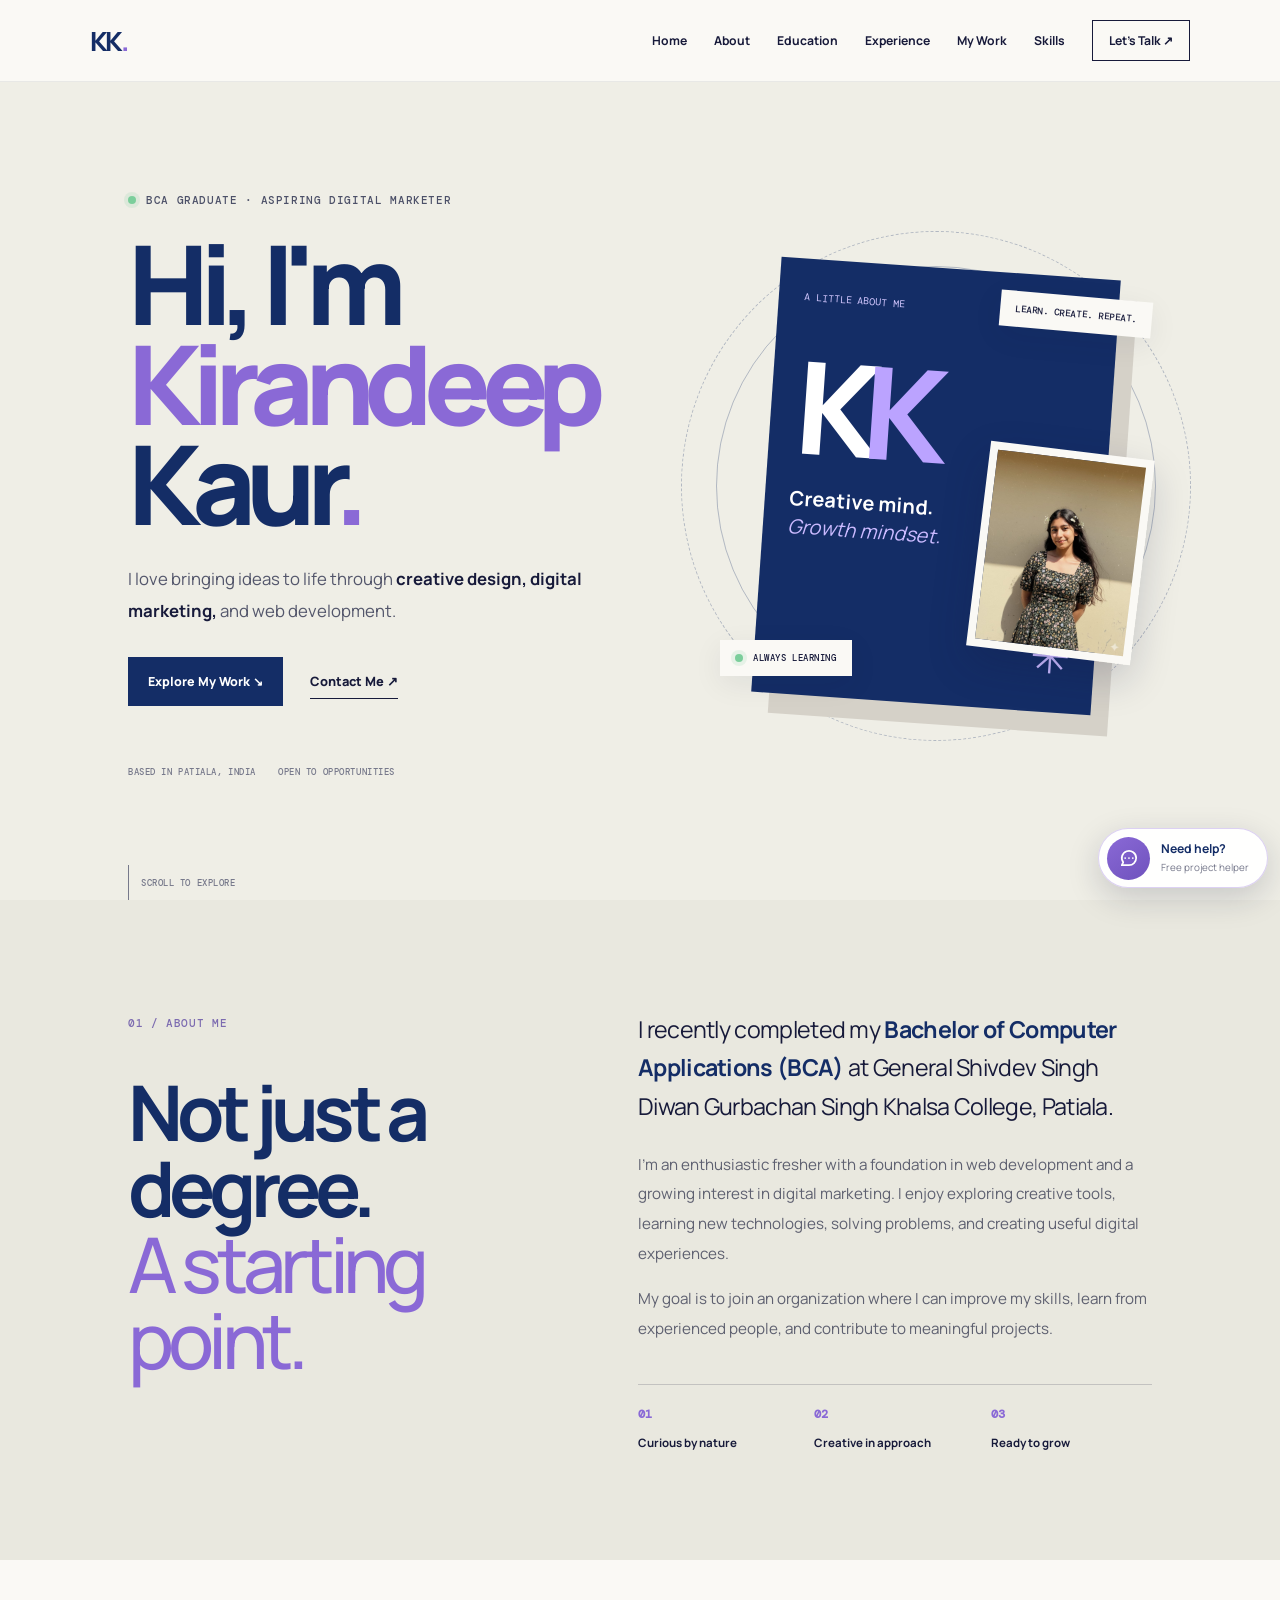
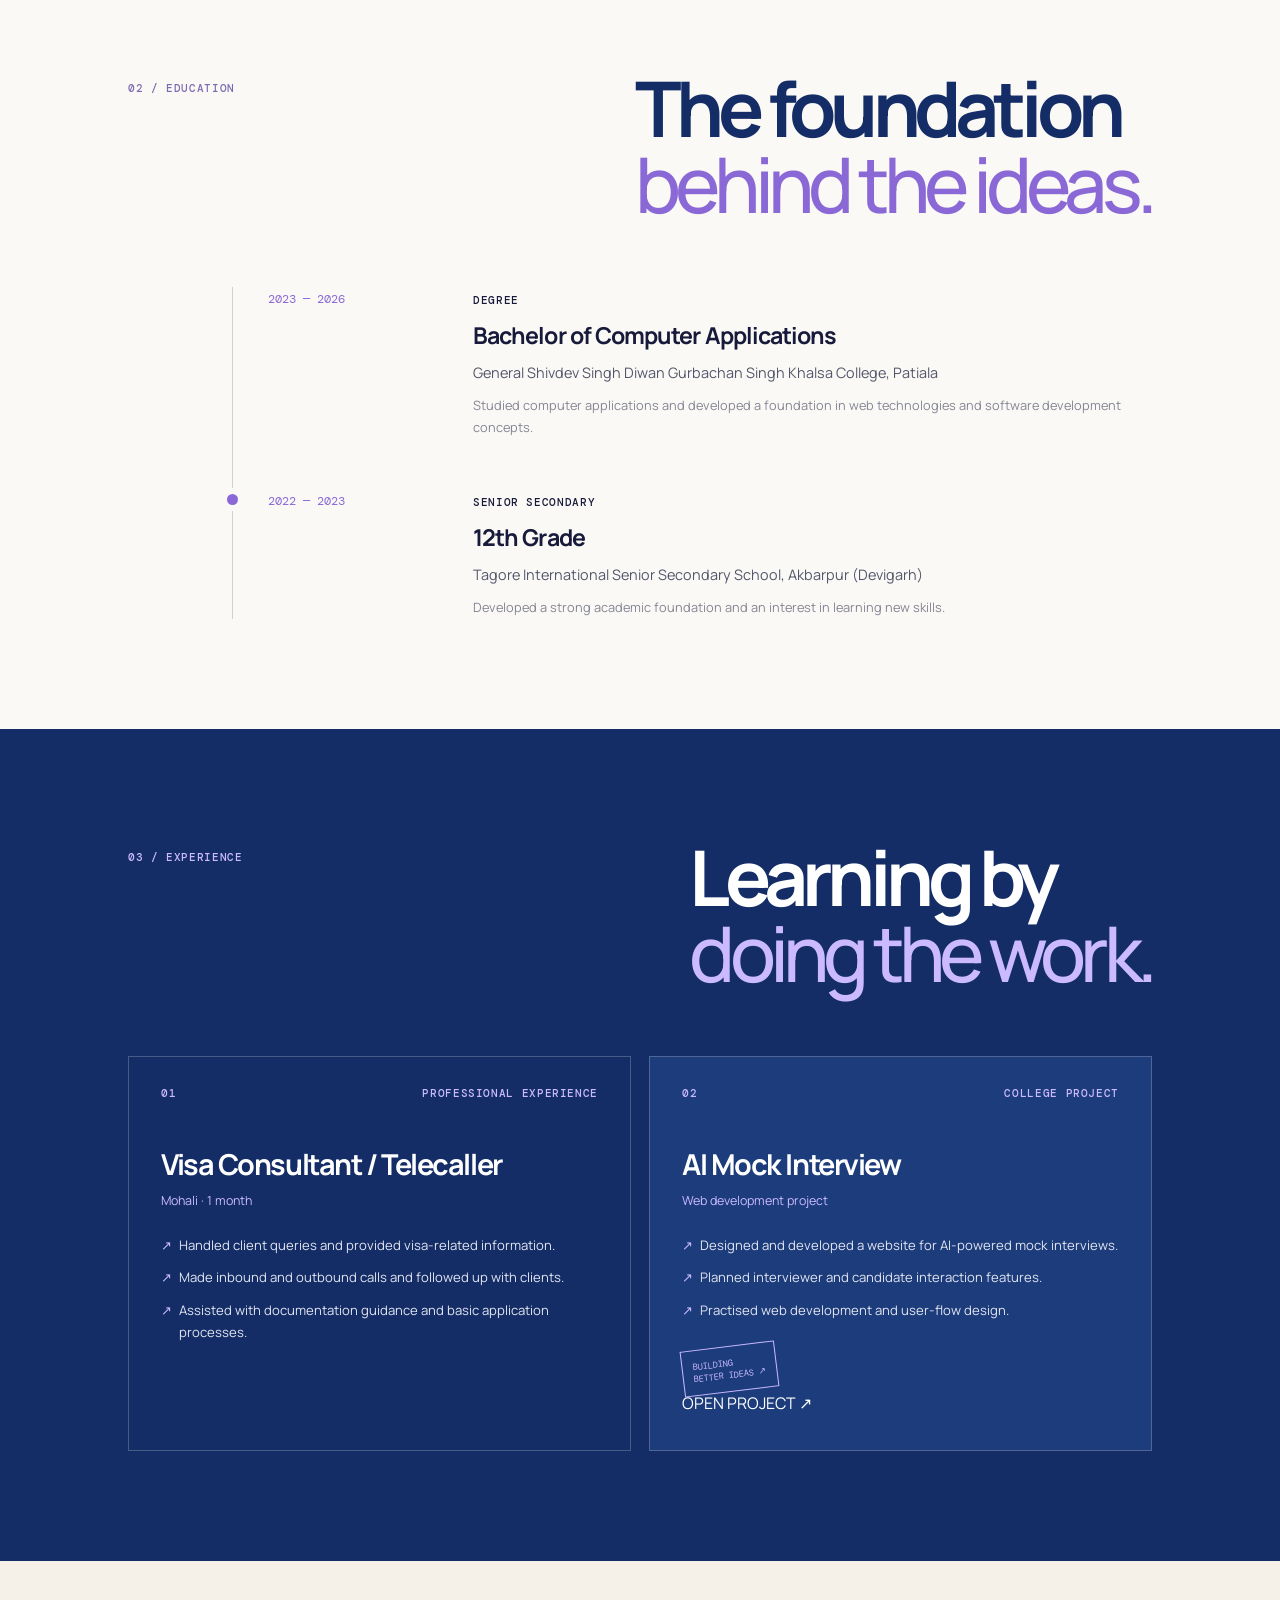
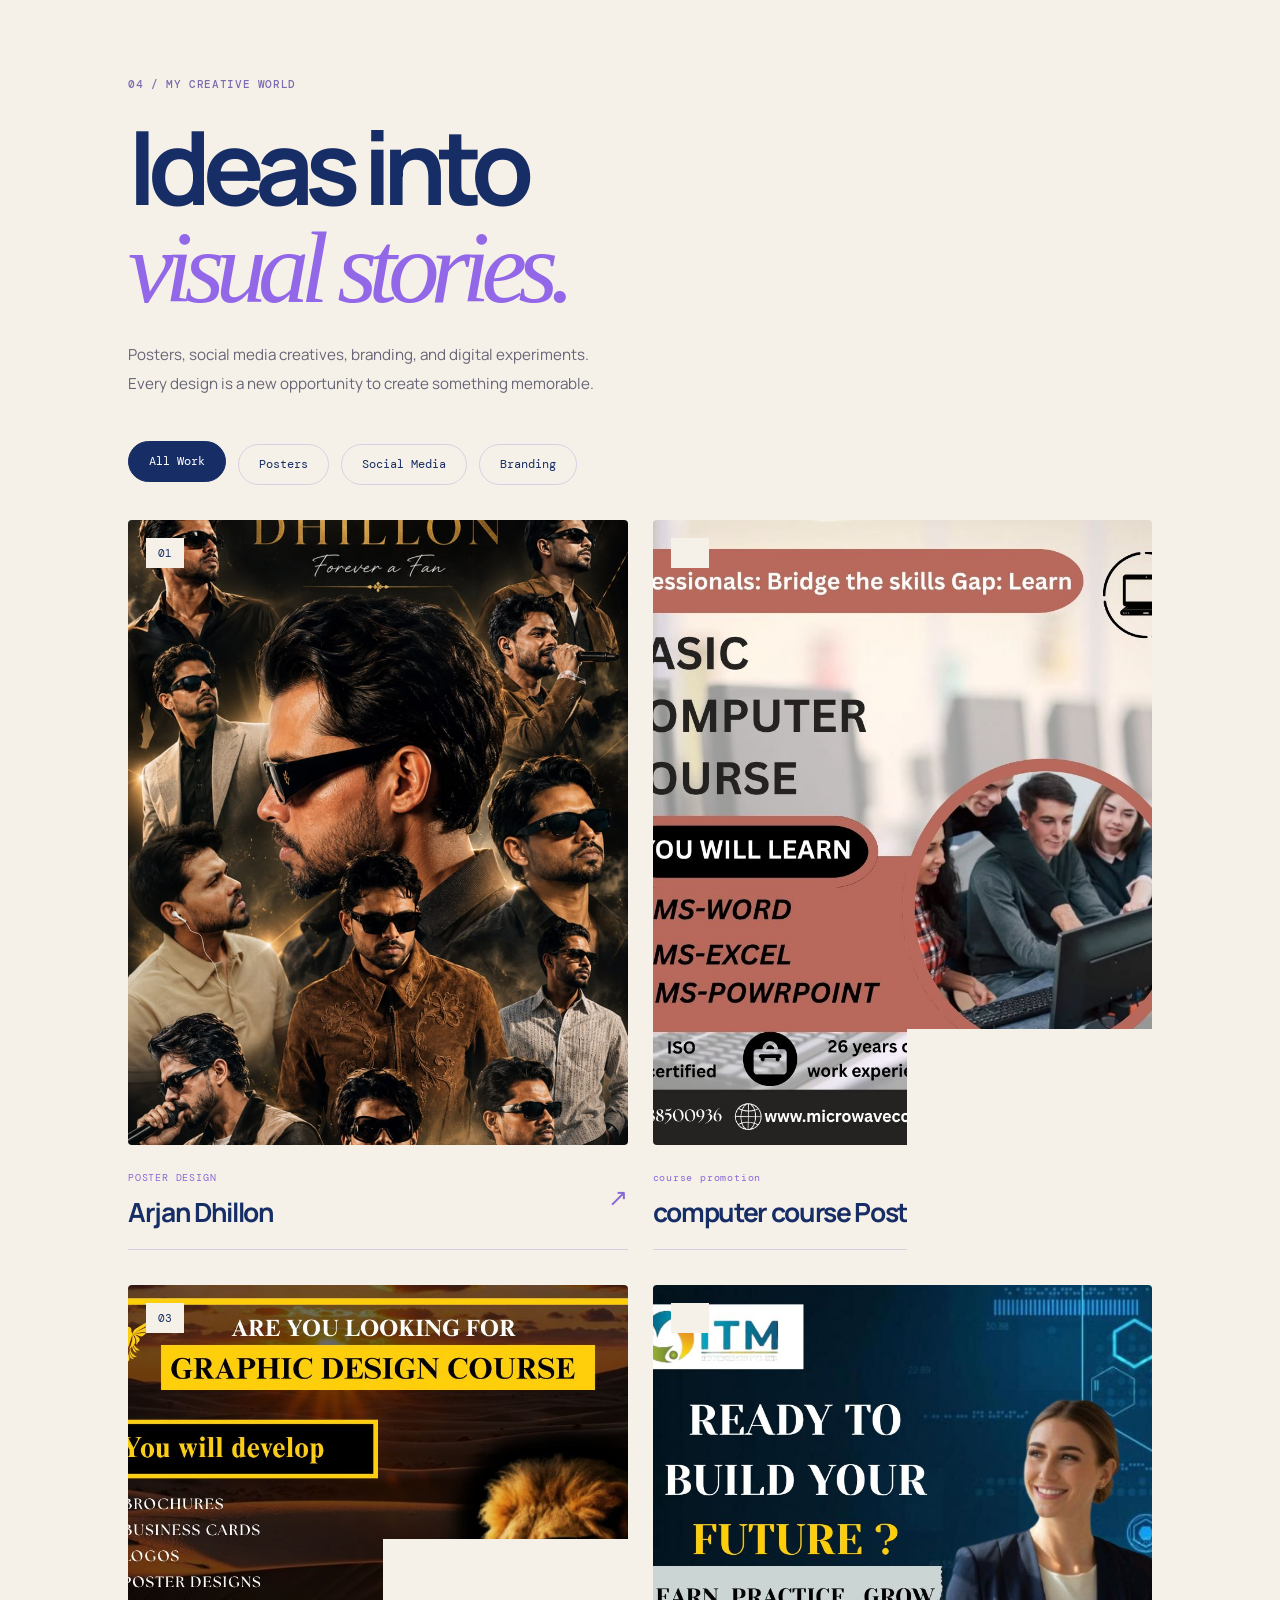
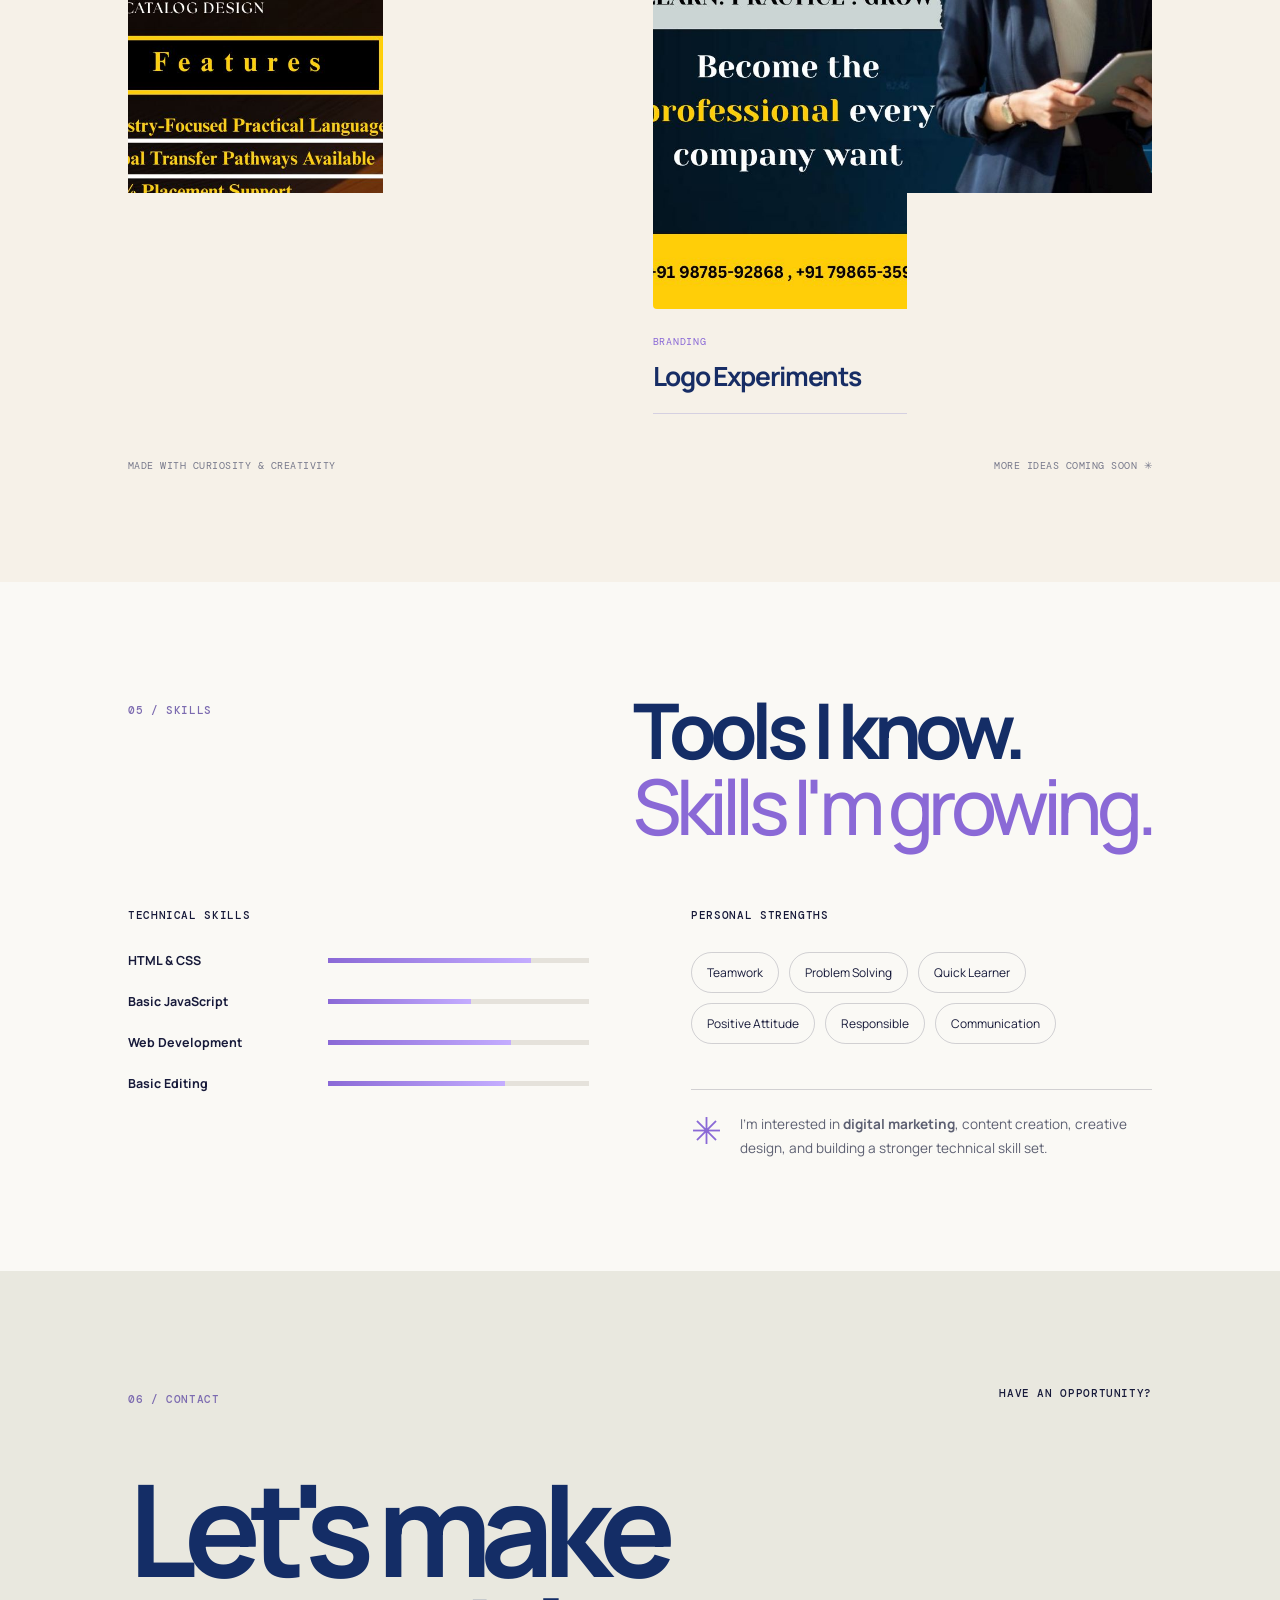
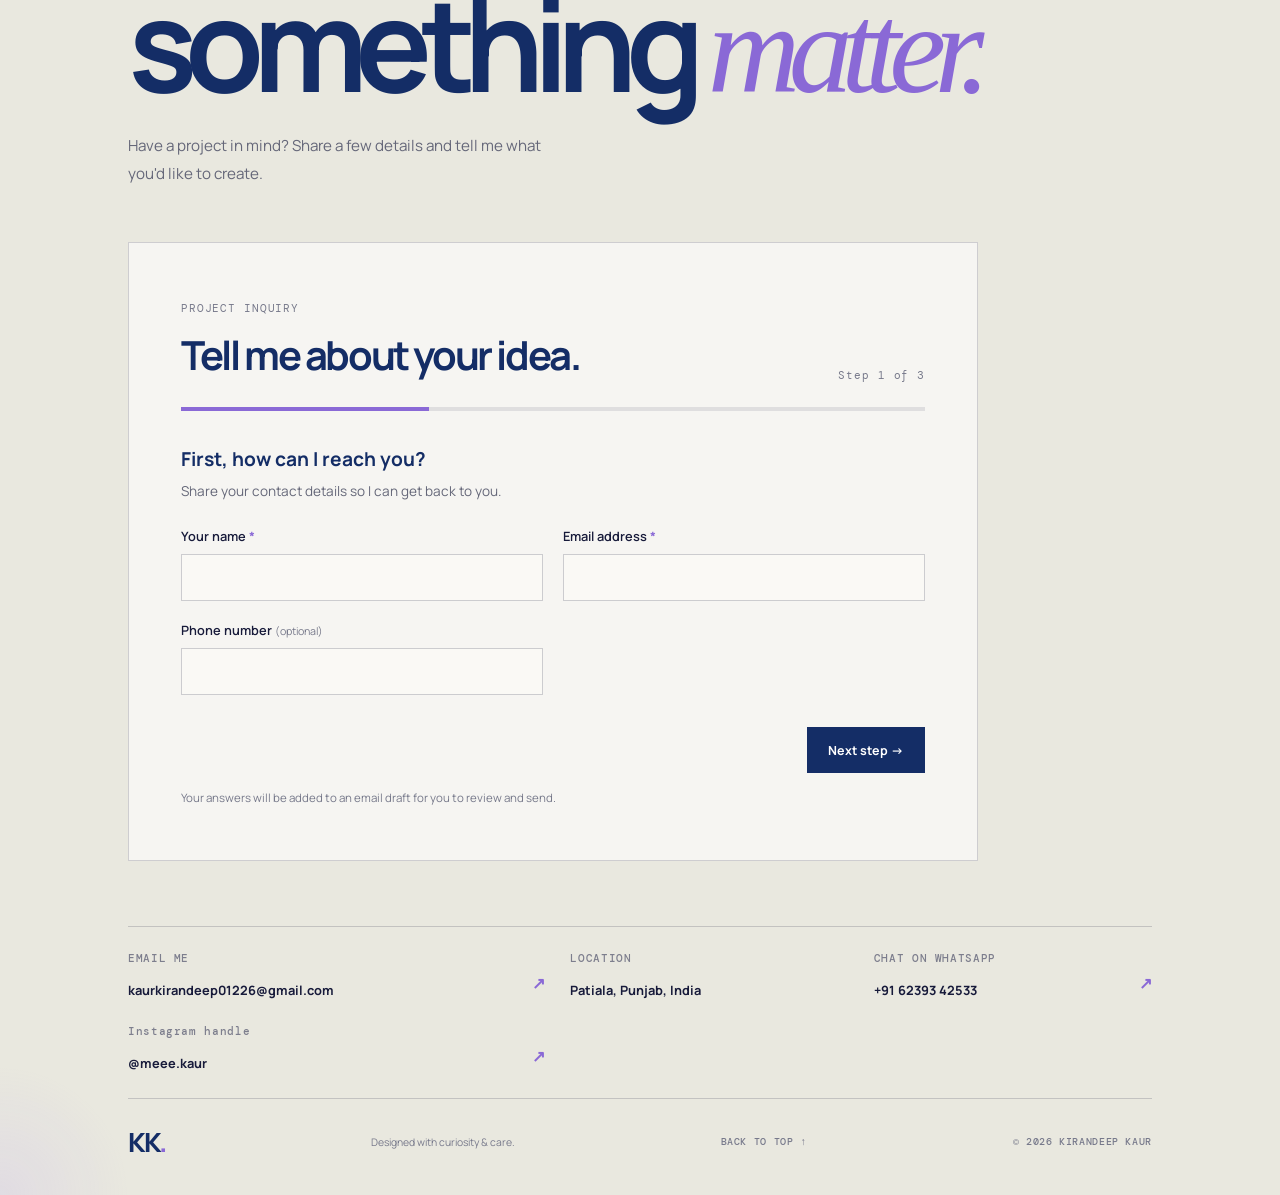
==== index.html @ e744bfd8 "Improve chatbot and organize project assets Co-authored-by: Copilot <223556219+Copilot@users.noreply" ====
<!DOCTYPE html>
<html lang="en">
<head>
    <meta charset="UTF-8">
    <meta name="viewport" content="width=device-width, initial-scale=1.0">

    <title>Kirandeep Kaur | Creative Portfolio</title>
    <meta name="description" content="Kirandeep Kaur's portfolio showcasing web development, poster design, digital marketing interests and creative projects.">

    <link rel="preconnect" href="https://fonts.googleapis.com">
    <link rel="preconnect" href="https://fonts.gstatic.com" crossorigin>

    <link href="https://fonts.googleapis.com/css2?family=DM+Mono:wght@400;500&family=Manrope:wght@400;500;600;700;800&display=swap" rel="stylesheet">

    <link rel="stylesheet" href="assets/css/style.css">
    <script src="assets/js/script.js" defer></script>
</head>

<body>

    <!-- SCROLL PROGRESS BAR -->
    <div class="scroll-progress">
        <span id="progressBar"></span>
    </div>

    <!-- NAVIGATION -->
    <header class="site-header">

        <a href="#home" class="brand">KK<span>.</span></a>

        <button class="menu-toggle" id="menuToggle"
                aria-label="Open navigation"
                aria-expanded="false">
            <span></span>
            <span></span>
        </button>

        <nav class="nav" id="navMenu">
            <a href="#home">Home</a>
            <a href="#about">About</a>
            <a href="#education">Education</a>
            <a href="#work">Experience</a>
            <a href="#creative-work">My Work</a>
            <a href="#skills">Skills</a>
            <a href="#contact" class="nav-cta">Let's Talk ↗</a>
        </nav>

    </header>

    <main>

        <!-- ================= HERO SECTION ================= -->
        <section class="hero section-pad" id="home">

            <div class="hero-copy">

                <p class="eyebrow reveal">
                    <span class="status-dot"></span>
                    BCA GRADUATE · ASPIRING DIGITAL MARKETER
                </p>

                <h1 class="reveal delay-1">
                    Hi, I'm<br>
                    <span class="name-highlight">Kirandeep</span><br>
                    Kaur<span class="period">.</span>
                </h1>

                <p class="hero-intro reveal delay-2">
                    I love bringing ideas to life through
                    <strong>creative design, digital marketing,</strong>
                    and web development.
                </p>

                <div class="hero-actions reveal delay-3">
                    <a href="#creative-work" class="button button-dark">
                        Explore My Work ↘
                    </a>

                    <a href="#contact" class="text-link">
                        Contact Me ↗
                    </a>
                </div>

                <div class="hero-meta reveal delay-3">
                    <span>BASED IN PATIALA, INDIA</span>
                    <span>OPEN TO OPPORTUNITIES</span>
                </div>

            </div>

            <!-- DECORATIVE HERO ART -->
            <div class="hero-art reveal delay-2">

                <div class="art-orbit orbit-one"></div>
                <div class="art-orbit orbit-two"></div>

                <div class="art-card">

                    <span class="art-kicker">A LITTLE ABOUT ME</span>

                    <div class="monogram">K<span>K</span></div>

                    <p>
                        Creative mind.<br>
                        <em>Growth mindset.</em>
                    </p>

                    <span class="art-star">✳</span>

                </div>

                <div class="floating-note note-top">
                    LEARN. CREATE. REPEAT.
                </div>

                <img class="hero-photo"
                     src="assets/images/kiran.jpeg"
                     alt="Kirandeep Kaur"
                     fetchpriority="high">

                <div class="floating-note note-bottom">
                    <span class="status-dot"></span>
                    ALWAYS LEARNING
                </div>

            </div>

            <a href="#about" class="scroll-cue">
                <span class="scroll-line"></span>
                SCROLL TO EXPLORE
            </a>

        </section>


        <!-- ================= ABOUT SECTION ================= -->
        <section class="about section-pad section-light" id="about">

            <div class="section-heading reveal">

                <span class="section-index">01 / ABOUT ME</span>

                <h2>
                    Not just a degree.<br>
                    <span>A starting point.</span>
                </h2>

            </div>

            <div class="about-content reveal">

                <p class="large-copy">
                    I recently completed my
                    <strong>Bachelor of Computer Applications (BCA)</strong>
                    at General Shivdev Singh Diwan Gurbachan Singh
                    Khalsa College, Patiala.
                </p>

                <p>
                    I'm an enthusiastic fresher with a foundation in
                    web development and a growing interest in digital
                    marketing. I enjoy exploring creative tools,
                    learning new technologies, solving problems, and
                    creating useful digital experiences.
                </p>

                <p>
                    My goal is to join an organization where I can
                    improve my skills, learn from experienced people,
                    and contribute to meaningful projects.
                </p>

                <div class="about-facts">

                    <div>
                        <span class="fact-number">01</span>
                        <span>Curious by nature</span>
                    </div>

                    <div>
                        <span class="fact-number">02</span>
                        <span>Creative in approach</span>
                    </div>

                    <div>
                        <span class="fact-number">03</span>
                        <span>Ready to grow</span>
                    </div>

                </div>

            </div>

        </section>


        <!-- ================= EDUCATION SECTION ================= -->
        <section class="education section-pad" id="education">

            <div class="section-heading reveal">

                <span class="section-index">02 / EDUCATION</span>

                <h2>
                    The foundation<br>
                    <span>behind the ideas.</span>
                </h2>

            </div>

            <div class="timeline">

                <article class="timeline-item reveal">

                    <div class="timeline-date">
                        2023 — 2026
                    </div>

                    <div class="timeline-body">

                        <span class="tiny-label">DEGREE</span>

                        <h3>
                            Bachelor of Computer Applications
                        </h3>

                        <p>
                            General Shivdev Singh Diwan Gurbachan Singh
                            Khalsa College, Patiala
                        </p>

                        <p class="muted">
                            Studied computer applications and developed
                            a foundation in web technologies and
                            software development concepts.
                        </p>

                    </div>

                    <span class="timeline-dot"></span>

                </article>


                <article class="timeline-item reveal">

                    <div class="timeline-date">
                        2022 — 2023
                    </div>

                    <div class="timeline-body">

                        <span class="tiny-label">
                            SENIOR SECONDARY
                        </span>

                        <h3>12th Grade</h3>

                        <p>
                            Tagore International Senior Secondary
                            School, Akbarpur (Devigarh)
                        </p>

                        <p class="muted">
                            Developed a strong academic foundation
                            and an interest in learning new skills.
                        </p>

                    </div>

                    <span class="timeline-dot"></span>

                </article>

            </div>

        </section>


        <!-- ================= EXPERIENCE SECTION ================= -->
        <section class="experience section-pad section-dark" id="work">

            <div class="section-heading reveal">

                <span class="section-index">03 / EXPERIENCE</span>

                <h2>
                    Learning by<br>
                    <span>doing the work.</span>
                </h2>

            </div>

            <div class="experience-grid">

                <article class="experience-card reveal">

                    <div class="card-topline">
                        <span>01</span>
                        <span class="tiny-label">
                            PROFESSIONAL EXPERIENCE
                        </span>
                    </div>

                    <h3>Visa Consultant / Telecaller</h3>

                    <p class="role-location">
                        Mohali · 1 month
                    </p>

                    <ul>
                        <li>
                            Handled client queries and provided
                            visa-related information.
                        </li>

                        <li>
                            Made inbound and outbound calls and
                            followed up with clients.
                        </li>

                        <li>
                            Assisted with documentation guidance
                            and basic application processes.
                        </li>
                    </ul>

                </article>


               
<a href="pages/ai_mockinterview.html" class="project-link">
    <article class="experience-card feature-card reveal delay-1">

        <div class="card-topline">
            <span>02</span>
            <span class="tiny-label">COLLEGE PROJECT</span>
        </div>

        <h3>AI Mock Interview</h3>

        <p class="role-location">
            Web development project
        </p>

        <ul>
            <li>
                Designed and developed a website for
                AI-powered mock interviews.
            </li>

            <li>
                Planned interviewer and candidate
                interaction features.
            </li>

            <li>
                Practised web development and
                user-flow design.
            </li>
        </ul>

        <span class="project-stamp">
            BUILDING<br>BETTER IDEAS ↗
        </span>

        <p class="open-project">OPEN PROJECT ↗</p>

    </article>
</a>


            </div>

        </section>


        <!-- ================= MY CREATIVE WORK ================= -->
        <section class="creative-work section-pad" id="creative-work">

            <div class="creative-heading reveal">

                <span class="section-index">
                    04 / MY CREATIVE WORLD
                </span>

                <h2>
                    Ideas into<br>
                    <span>visual stories.</span>
                </h2>

                <p>
                    Posters, social media creatives, branding,
                    and digital experiments. Every design is
                    a new opportunity to create something memorable.
                </p>

            </div>


            <!-- PROJECT CATEGORY FILTERS -->
            <div class="work-filters reveal">

                <button class="filter-btn active"
                        data-filter="all">
                    All Work
                </button>

                <button class="filter-btn"
                        data-filter="poster">
                    Posters
                </button>

                <button class="filter-btn"
                        data-filter="social">
                    Social Media
                </button>

                <button class="filter-btn"
                        data-filter="branding">
                    Branding
                </button>

            </div>


            <!-- CREATIVE PROJECT GALLERY -->
            <div class="work-gallery">

                <!-- POSTER 1 -->
                <article class="work-card reveal"
                         data-category="poster">

                    <div class="work-image">

                        <img src="assets/images/arjann.jpeg"
                             alt="Arjan dhillon poster design"
                             loading="lazy">

                        <span class="work-number">01</span>

                        <a href="assets/images/arjann.jpeg"
                           target="_blank"
                           rel="noopener"
                           class="work-open"
                           aria-label="Open Arjan dhillon poster">
                            ↗
                        </a>

                        <span class="work-overlay">
                            VIEW DESIGN ↗
                        </span>

                    </div>

                    <div class="work-info">

                        <div>
                            <span class="work-type">
                                POSTER DESIGN
                            </span>

                            <h3>Arjan Dhillon</h3>
                        </div>

                        <span class="work-arrow">↗</span>

                    </div>

                </article>


                <!-- POSTER 2 -->
                <article class="work-card reveal"
                         data-category="poster">

                    <div class="work-image">

                        <img src="assets/images/computer_course.jpg"
                             alt="Computer Course Poster"
                             loading="lazy">

                        <span class="work-number">02</span>

                        <a href="assets/images/computer_course.jpg"
                           target="_blank"
                           rel="noopener"
                           class="work-open"
                           aria-label="open computer course poster">
                            ↗
                        </a>

                        <span class="work-overlay">
                            VIEW DESIGN ↗
                        </span>

                    </div>

                    <div class="work-info">

                        <div>
                            <span class="work-type">
                                course promotion
                            </span>

                            <h3>computer course Poster</h3>
                        </div>

                        <span class="work-arrow">↗</span>

                    </div>

                </article>


                <!-- SOCIAL MEDIA DESIGN -->
                <article class="work-card reveal"
                         data-category="social">

                    <div class="work-image">

                        <img src="assets/images/graphic-designing.jpg"
                             alt="Graphic design"
                             loading="lazy">

                        <span class="work-number">03</span>

                        <a href="assets/images/graphic-designing.jpg"
                           target="_blank"
                           rel="noopener"
                           class="work-open"
                           aria-label="Open graphic design">
                            ↗
                        </a>

                        <span class="work-overlay">
                            VIEW DESIGN ↗
                        </span>

                    </div>

                    <div class="work-info">

                        <div>
                            <span class="work-type">
                                SOCIAL MEDIA
                            </span>

                            <h3>Graphic Design</h3>
                        </div>

                        <span class="work-arrow">↗</span>

                    </div>

                </article>


                <!-- BRANDING DESIGN -->
                <article class="work-card reveal"
                         data-category="branding">

                    <div class="work-image">

                        <img src="assets/images/brand-design.jpg"
                             alt="Logo and branding design"
                             loading="lazy">

                        <span class="work-number">04</span>

                        <a href="assets/images/brand-design.jpg"
                           target="_blank"
                           rel="noopener"
                           class="work-open"
                           aria-label="Open branding design">
                            ↗
                        </a>

                        <span class="work-overlay">
                            VIEW DESIGN ↗
                        </span>

                    </div>

                    <div class="work-info">

                        <div>
                            <span class="work-type">
                                BRANDING
                            </span>

                            <h3>Logo Experiments</h3>
                        </div>

                        <span class="work-arrow">↗</span>

                    </div>

                </article>

            </div>


            <div class="work-footer reveal">

                <span>
                    MADE WITH CURIOSITY & CREATIVITY
                </span>

                <span>
                    MORE IDEAS COMING SOON ✳
                </span>

            </div>

        </section>


        <!-- ================= SKILLS SECTION ================= -->
        <section class="skills section-pad" id="skills">

            <div class="section-heading reveal">

                <span class="section-index">05 / SKILLS</span>

                <h2>
                    Tools I know.<br>
                    <span>Skills I'm growing.</span>
                </h2>

            </div>


            <div class="skills-layout">

                <div class="skill-group reveal">

                    <span class="tiny-label">
                        TECHNICAL SKILLS
                    </span>

                    <div class="skill-row">
                        <span>HTML & CSS</span>
                        <span class="skill-track">
                            <i style="--level:78%"></i>
                        </span>
                    </div>

                    <div class="skill-row">
                        <span>Basic JavaScript</span>
                        <span class="skill-track">
                            <i style="--level:55%"></i>
                        </span>
                    </div>

                    <div class="skill-row">
                        <span>Web Development</span>
                        <span class="skill-track">
                            <i style="--level:70%"></i>
                        </span>
                    </div>

                    <div class="skill-row">
                        <span>Basic Editing</span>
                        <span class="skill-track">
                            <i style="--level:68%"></i>
                        </span>
                    </div>

                </div>


                <div class="skill-group reveal delay-1">

                    <span class="tiny-label">
                        PERSONAL STRENGTHS
                    </span>

                    <div class="skill-pills">
                        <span>Teamwork</span>
                        <span>Problem Solving</span>
                        <span>Quick Learner</span>
                        <span>Positive Attitude</span>
                        <span>Responsible</span>
                        <span>Communication</span>
                    </div>

                    <div class="interest-note">

                        <span class="asterisk">✳</span>

                        <p>
                            I'm interested in
                            <strong>digital marketing</strong>,
                            content creation, creative design,
                            and building a stronger technical
                            skill set.
                        </p>

                    </div>

                </div>

            </div>

        </section>


        <!-- ================= CONTACT SECTION ================= -->
        <section class="contact section-pad section-light"
                 id="contact">

            <div class="contact-top reveal">

                <span class="section-index">
                    06 / CONTACT
                </span>

                <span class="tiny-label">
                    HAVE AN OPPORTUNITY?
                </span>

            </div>


            <h2 class="contact-title reveal">
                Let's make<br>
                something <em>matter.</em>
            </h2>


            <p class="contact-intro reveal">
                Have a project in mind? Share a few details and tell me
                what you'd like to create.
            </p>

            <form class="project-form reveal" id="projectForm">
                <div class="form-heading">
                    <div>
                        <span class="form-kicker">PROJECT INQUIRY</span>
                        <h3>Tell me about your idea.</h3>
                    </div>
                    <span class="form-step-label" id="formStepLabel" aria-live="polite">
                        Step 1 of 3
                    </span>
                </div>

                <div class="form-progress"
                     id="formProgress"
                     role="progressbar"
                     aria-label="Form progress"
                     aria-valuemin="1"
                     aria-valuemax="3"
                     aria-valuenow="1">
                    <span id="formProgressBar"></span>
                </div>

                <fieldset class="form-step" data-form-step="1">
                    <legend>First, how can I reach you?</legend>
                    <p class="form-step-hint">Share your contact details so I can get back to you.</p>

                    <div class="form-fields">
                        <label class="form-field">
                            <span>Your name <b aria-hidden="true">*</b></span>
                            <input type="text" name="Name" autocomplete="name" required>
                        </label>

                        <label class="form-field">
                            <span>Email address <b aria-hidden="true">*</b></span>
                            <input type="email" name="Email" autocomplete="email" required>
                        </label>

                        <label class="form-field">
                            <span>Phone number <small>(optional)</small></span>
                            <input type="tel" name="Phone" autocomplete="tel">
                        </label>
                    </div>
                </fieldset>

                <fieldset class="form-step" data-form-step="2" hidden>
                    <legend>What are you looking to create?</legend>
                    <p class="form-step-hint">Choose one answer for each question.</p>

                    <div class="form-choice-group">
                        <span class="form-question">What type of work do you need? <b aria-hidden="true">*</b></span>
                        <div class="form-choices">
                            <label><input type="radio" name="Project type" value="Business website" required><span>Business website</span></label>
                            <label><input type="radio" name="Project type" value="Portfolio"><span>Portfolio</span></label>
                            <label><input type="radio" name="Project type" value="Online store"><span>Online store</span></label>
                            <label><input type="radio" name="Project type" value="Landing page"><span>Landing page</span></label>
                            <label><input type="radio" name="Project type" value="Other"><span>Other</span></label>
                        </div>
                    </div>

                    <div class="form-choice-group">
                        <span class="form-question">Which language should the website use? <b aria-hidden="true">*</b></span>
                        <div class="form-choices">
                            <label><input type="radio" name="Website language" value="English" required><span>English</span></label>
                            <label><input type="radio" name="Website language" value="Punjabi"><span>Punjabi</span></label>
                            <label><input type="radio" name="Website language" value="Hindi"><span>Hindi</span></label>
                            <label><input type="radio" name="Website language" value="English and Punjabi"><span>English &amp; Punjabi</span></label>
                            <label><input type="radio" name="Website language" value="Other"><span>Other</span></label>
                        </div>
                    </div>
                </fieldset>

                <fieldset class="form-step" data-form-step="3" hidden>
                    <legend>Tell me more about your project.</legend>
                    <p class="form-step-hint">What should the website do, who is it for, and are there any features or examples you have in mind?</p>

                    <label class="form-field">
                        <span>Project details <b aria-hidden="true">*</b></span>
                        <textarea name="Project details" rows="7" required
                                  placeholder="Describe your idea, goals, features, preferred style, or anything else I should know."></textarea>
                    </label>
                </fieldset>

                <div class="form-actions">
                    <button class="form-button form-button-secondary" id="formBack" type="button" hidden>
                        ← Back
                    </button>
                    <button class="form-button form-button-primary" id="formNext" type="button">
                        Next step →
                    </button>
                    <button class="form-button form-button-primary" id="formSubmit" type="submit" hidden>
                        Create email inquiry ↗
                    </button>
                </div>
                <p class="form-note">Your answers will be added to an email draft for you to review and send.</p>
            </form>


            <div class="contact-details reveal">

                <a href="mailto:kaurkirandeep01226@gmail.com">

                    <span>EMAIL ME</span>

                    <strong>
                        kaurkirandeep01226@gmail.com
                    </strong>

                    <b>↗</b>

                </a>


                <div>

                    <span>LOCATION</span>

                    <strong>
                        Patiala, Punjab, India
                    </strong>

                </div>


                <a href="https://wa.me/916239342533">

                    <span>CHAT ON WHATSAPP</span>

                    <strong>
                        +91 62393 42533
                    </strong>

                    <b>↗</b>

                </a>
                 <a href="https://www.instagram.com/meee.kaur/">

                    <span>Instagram handle</span>

                    <strong>
                        @meee.kaur
                    </strong>

                    <b>↗</b>

                </a>

            </div>


            <!-- FOOTER -->
            <footer>

                <a href="#home" class="brand">
                    KK<span>.</span>
                </a>

                <p>
                    Designed with curiosity & care.
                </p>

                <a href="#home" class="back-top">
                    BACK TO TOP ↑
                </a>

                <span class="copyright">
                    © <span id="year"></span> KIRANDEEP KAUR
                </span>

            </footer>

        </section>

    </main>

    <div class="chat-widget" id="chatWidget">
        <section class="chat-panel"
                 id="chatPanel"
                 role="dialog"
                 aria-label="AI project assistant"
                 aria-modal="false"
                 hidden>
            <header class="chat-header">
                <div>
                    <span class="chat-status"><span></span> FREE PROJECT HELPER</span>
                    <h2>How can I help?</h2>
                </div>
                <button class="chat-close"
                        id="chatClose"
                        type="button"
                        aria-label="Close chat">×</button>
            </header>

            <div class="chat-messages"
                 id="chatMessages"
                 role="log"
                 aria-live="polite"
                 aria-relevant="additions text">
                <div class="chat-bubble chat-bubble-assistant">
                    Hi! I’m a free guided helper built into this website. Choose a service below to see its options, then I’ll help put together your project brief. You can also type a question at any time.
                </div>
            </div>

            <div class="chat-controls">
                <div class="chat-quick-replies"
                     id="chatQuickReplies"
                     role="group"
                     aria-label="Suggested replies"></div>
                <button class="chat-finish"
                        id="chatFinish"
                        type="button"
                        hidden
                        disabled>Finish &amp; prepare email</button>
                <form class="chat-compose" id="chatForm">
                    <label class="visually-hidden" for="chatInput">Your message</label>
                    <textarea id="chatInput"
                              name="message"
                              rows="1"
                              maxlength="1200"
                              placeholder="Type your question..."
                              required></textarea>
                    <button class="chat-send" id="chatSend" type="submit" aria-label="Send message">↑</button>
                </form>
                <p class="chat-privacy">Free guided chat — no AI or paid API. Your answers stay in this browser until you choose to open and send the email draft.</p>
            </div>
        </section>

        <button class="chat-launcher"
                id="chatLauncher"
                type="button"
                aria-label="Open free project helper"
                aria-controls="chatPanel"
                aria-expanded="false">
            <svg viewBox="0 0 24 24" aria-hidden="true">
                <path d="M20 11.5a7.5 7.5 0 0 1-7.5 7.5H5l1.5-3A7.5 7.5 0 1 1 20 11.5Z"></path>
                <path d="M8.5 11.5h.01M12.5 11.5h.01M16.5 11.5h.01"></path>
            </svg>
            <span class="chat-launcher-copy">
                <strong>Need help?</strong>
                <small>Free project helper</small>
            </span>
        </button>
    </div>

</body>
</html>
---- assets/css/style.css ----
/* =========================================
   KIRANDEEP KAUR — CREATIVE PORTFOLIO
   Complete Responsive CSS
========================================= */

:root {
    --ink: #171a3a;
    --navy: #142d66;
    --cream: #efeee6;
    --paper: #faf9f5;
    --purple: #8a69d6;
    --lavender: #c4adff;
    --muted: #77798b;
    --line: rgba(23, 26, 58, 0.18);
    --mono: "DM Mono", monospace;
    --sans: "Manrope", Arial, sans-serif;
}

* {
    box-sizing: border-box;
    margin: 0;
    padding: 0;
}

html {
    scroll-behavior: smooth;
    scroll-padding-top: 85px;
}

body {
    font-family: var(--sans);
    background: var(--paper);
    color: var(--ink);
    overflow-x: hidden;
}

a {
    color: inherit;
    text-decoration: none;
}

button {
    font: inherit;
}

button,
a {
    -webkit-tap-highlight-color: transparent;
}

button:focus-visible,
a:focus-visible,
input:focus-visible,
textarea:focus-visible {
    outline: 2px solid var(--purple);
    outline-offset: 5px;
}

.visually-hidden {
    position: absolute;
    width: 1px;
    height: 1px;
    padding: 0;
    margin: -1px;
    overflow: hidden;
    clip: rect(0, 0, 0, 0);
    white-space: nowrap;
    border: 0;
}

img {
    max-width: 100%;
}

::selection {
    background: var(--navy);
    color: white;
}

/* =========================================
   SCROLL PROGRESS BAR
========================================= */

.scroll-progress {
    position: fixed;
    top: 0;
    left: 0;
    width: 100%;
    height: 4px;
    z-index: 1000;
    pointer-events: none;
}

.scroll-progress span {
    display: block;
    height: 100%;
    width: 0;
    background: linear-gradient(
        90deg,
        var(--purple),
        #f1a5d7,
        var(--lavender)
    );
}

/* =========================================
   NAVIGATION
========================================= */

.site-header {
    height: 82px;
    padding: 0 7vw;
    display: flex;
    align-items: center;
    justify-content: space-between;
    position: sticky;
    top: 0;
    z-index: 100;
    background: rgba(250, 249, 245, 0.94);
    backdrop-filter: blur(16px);
    border-bottom: 1px solid rgba(23, 26, 58, 0.08);
}

.brand {
    font-size: 1.65rem;
    font-weight: 800;
    letter-spacing: -0.09em;
    color: var(--navy);
}

.brand span,
.period {
    color: var(--purple);
}

.nav {
    display: flex;
    align-items: center;
    gap: 27px;
    font-size: 0.76rem;
    font-weight: 700;
}

.nav a {
    position: relative;
    transition: color 0.25s ease;
}

.nav a:not(.nav-cta)::after {
    position: absolute;
    right: 0;
    bottom: -7px;
    left: 0;
    height: 1px;
    background: currentColor;
    content: "";
    transform: scaleX(0);
    transform-origin: right;
    transition: transform 0.3s cubic-bezier(.2, .7, .2, 1);
}

.nav a:not(.nav-cta):hover::after {
    transform: scaleX(1);
    transform-origin: left;
}

.nav a:hover {
    color: var(--purple);
}

.nav .nav-cta {
    padding: 11px 16px;
    border: 1px solid var(--ink);
    transition:
        color 0.3s,
        background 0.3s,
        border-color 0.3s;
}

.nav .nav-cta:hover {
    background: var(--navy);
    color: white;
    border-color: var(--navy);
}

.menu-toggle {
    display: none;
    border: 0;
    background: transparent;
    cursor: pointer;
    padding: 8px;
}

.menu-toggle span {
    display: block;
    width: 25px;
    height: 2px;
    margin: 6px;
    background: var(--ink);
    transition: transform 0.3s;
}

/* =========================================
   COMMON SECTION STYLES
========================================= */

.section-pad {
    padding: 110px 10vw;
    position: relative;
}

.section-light {
    background: #e9e8df;
}

.eyebrow,
.section-index,
.tiny-label,
.hero-meta,
.scroll-cue,
.floating-note,
.card-topline,
.contact-details > * > span,
footer .copyright,
footer .back-top {
    font-family: var(--mono);
    font-size: 0.66rem;
    font-weight: 500;
    letter-spacing: 0.06em;
}

.status-dot {
    display: inline-block;
    width: 8px;
    height: 8px;
    flex-shrink: 0;
    background: #7bce9b;
    border-radius: 50%;
    box-shadow: 0 0 0 4px rgba(123, 206, 155, 0.16);
}

/* =========================================
   HERO SECTION
========================================= */

.hero {
    min-height: calc(100vh - 82px);
    padding-top: 90px;
    padding-bottom: 100px;
    display: grid;
    grid-template-columns: 1.1fr 0.9fr;
    align-items: center;
    gap: 5vw;
    overflow: hidden;
    background: var(--cream);
}

.eyebrow {
    display: flex;
    align-items: center;
    flex-wrap: wrap;
    gap: 10px;
    margin-bottom: 26px;
    color: #4c5068;
}

.hero h1 {
    font-size: clamp(4rem, 8.6vw, 8.2rem);
    line-height: 0.91;
    letter-spacing: -0.085em;
    font-weight: 800;
    color: var(--navy);
}

.name-highlight {
    color: var(--purple);
}

.hero-intro {
    max-width: 460px;
    margin: 30px 0;
    font-size: 1.05rem;
    line-height: 1.9;
    color: #53566b;
}

.hero-intro strong {
    color: var(--ink);
}

.hero-actions {
    display: flex;
    align-items: center;
    flex-wrap: wrap;
    gap: 27px;
}

.button {
    display: inline-flex;
    align-items: center;
    justify-content: center;
    padding: 16px 20px;
    font-size: 0.78rem;
    font-weight: 800;
    transition:
        transform 0.25s,
        background 0.25s,
        box-shadow 0.25s;
}

.button:hover {
    transform: translateY(-4px);
    box-shadow: 0 10px 25px rgba(20, 45, 102, 0.15);
}

.button-dark {
    background: var(--navy);
    color: white;
}

.button-dark:hover {
    background: var(--purple);
}

.text-link {
    font-size: 0.8rem;
    font-weight: 800;
    border-bottom: 1px solid var(--ink);
    padding: 8px 0;
    transition: color 0.3s;
}

.text-link:hover {
    color: var(--purple);
}

.hero-meta {
    display: flex;
    flex-wrap: wrap;
    gap: 22px;
    margin-top: 60px;
    color: #77798b;
    font-size: 0.59rem;
}

/* =========================================
   HERO DECORATIVE ART
========================================= */

.hero-art {
    position: relative;
    min-height: 470px;
    display: grid;
    place-items: center;
}

.art-card {
    width: min(340px, 80%);
    aspect-ratio: 0.78;
    padding: 25px;
    position: relative;
    z-index: 2;
    background: var(--navy);
    color: white;
    box-shadow: 18px 20px 0 #d5d1c8;
    transform: rotate(4deg);
    animation: floatCard 6s ease-in-out infinite;
}

.hero-photo {
    position: absolute;
    z-index: 3;
    right: 2%;
    bottom: 65px;
    width: clamp(105px, 15vw, 165px);
    aspect-ratio: 4 / 5;
    border: 8px solid var(--paper);
    object-fit: cover;
    box-shadow: 0 16px 40px rgba(20, 27, 61, 0.2);
    transform: rotate(7deg);
    animation: photoFloat 5s ease-in-out infinite;
}

.art-kicker {
    font-family: var(--mono);
    font-size: 0.62rem;
    color: #d4c8ff;
}

.monogram {
    margin: 42px 0 22px;
    font-size: clamp(5rem, 10vw, 9rem);
    line-height: 0.9;
    font-weight: 800;
    letter-spacing: -0.14em;
}

.monogram span {
    color: #bba3ff;
}

.art-card p {
    font-size: 1.25rem;
    font-weight: 700;
    line-height: 1.4;
}

.art-card em {
    font-weight: 400;
    color: #cbbaff;
}

.art-star {
    position: absolute;
    right: 24px;
    bottom: 25px;
    font-size: 3rem;
    color: #cbbaff;
    animation: spinStar 12s linear infinite;
}

.art-orbit {
    position: absolute;
    border: 1px solid rgba(20, 45, 102, 0.28);
    border-radius: 50%;
    aspect-ratio: 1;
    animation: orbitPulse 5s ease-in-out infinite;
}

.orbit-one {
    width: 440px;
}

.orbit-two {
    width: 510px;
    border-style: dashed;
    animation-delay: -2s;
}

.floating-note {
    position: absolute;
    z-index: 3;
    padding: 12px 15px;
    background: var(--paper);
    box-shadow: 0 8px 30px #141a3512;
    font-size: 0.59rem;
    animation: floatNote 4s ease-in-out infinite;
}

.note-top {
    top: 45px;
    right: 0;
    transform: rotate(5deg);
}

.note-bottom {
    bottom: 45px;
    left: 0;
    display: flex;
    align-items: center;
    gap: 10px;
    animation-delay: -2s;
}

.scroll-cue {
    position: absolute;
    bottom: 0;
    left: 10vw;
    display: flex;
    align-items: center;
    gap: 12px;
    color: #77798b;
    font-size: 0.58rem;
}

.scroll-line {
    width: 1px;
    height: 35px;
    background: #77798b;
    transform-origin: top;
    animation: scrollLine 2s ease-in-out infinite;
}

/* =========================================
   SHARED SECTION HEADINGS
========================================= */

.section-heading {
    display: flex;
    justify-content: space-between;
    align-items: flex-start;
    gap: 35px;
    margin-bottom: 65px;
}

.section-index {
    padding-top: 12px;
    color: #7c6bb0;
    white-space: nowrap;
}

.section-heading h2 {
    max-width: 700px;
    font-size: clamp(2.8rem, 6vw, 5.7rem);
    line-height: 0.99;
    letter-spacing: -0.075em;
    color: var(--navy);
}

.section-heading h2 span {
    font-weight: 500;
    color: var(--purple);
}

/* =========================================
   ABOUT SECTION
========================================= */

.about {
    display: grid;
    grid-template-columns: 0.9fr 1.1fr;
    gap: 7vw;
}

.about .section-heading {
    display: block;
    margin: 0;
}

.about .section-heading h2 {
    margin-top: 42px;
}

.about-content {
    max-width: 620px;
}

.large-copy {
    margin-bottom: 25px;
    font-size: 1.45rem;
    line-height: 1.65;
    letter-spacing: -0.03em;
}

.large-copy strong {
    color: var(--navy);
}

.about-content > p:not(.large-copy) {
    margin-bottom: 16px;
    font-size: 0.95rem;
    line-height: 1.95;
    color: #5e6070;
}

.about-facts {
    margin-top: 40px;
    padding-top: 22px;
    border-top: 1px solid var(--line);
    display: grid;
    grid-template-columns: repeat(3, 1fr);
    gap: 15px;
}

.about-facts div {
    display: flex;
    flex-direction: column;
    gap: 13px;
    font-size: 0.72rem;
    font-weight: 700;
}

.fact-number {
    font-family: var(--mono);
    color: var(--purple);
}

/* =========================================
   EDUCATION TIMELINE
========================================= */

.timeline {
    max-width: 920px;
    margin-left: auto;
    padding-left: 35px;
    border-left: 1px solid var(--line);
}

.timeline-item {
    position: relative;
    display: grid;
    grid-template-columns: 170px 1fr;
    gap: 35px;
    padding-bottom: 50px;
}

.timeline-item:last-child {
    padding-bottom: 0;
}

.timeline-dot {
    position: absolute;
    top: 5px;
    left: -41px;
    width: 11px;
    height: 11px;
    border-radius: 50%;
    background: var(--purple);
    box-shadow: 0 0 0 6px var(--paper);
}

.timeline-date {
    padding-top: 4px;
    font-family: var(--mono);
    font-size: 0.78rem;
    color: var(--purple);
}

.timeline-body h3 {
    margin: 10px 0;
    font-size: 1.45rem;
    letter-spacing: -0.04em;
}

.timeline-body p {
    font-size: 0.9rem;
    line-height: 1.7;
    color: #53566b;
}

.timeline-body .muted {
    margin-top: 10px;
    font-size: 0.8rem;
    color: #858695;
}

/* =========================================
   EXPERIENCE AND PROJECTS
========================================= */

.section-dark {
    background: var(--navy);
    color: white;
}

.section-dark .section-index {
    color: #cbbaff;
}

.section-dark .section-heading h2 {
    color: white;
}

.section-dark .section-heading h2 span {
    color: #cbbaff;
}

.experience-grid {
    display: grid;
    grid-template-columns: 1fr 1fr;
    gap: 18px;
}

.experience-card {
    min-height: 340px;
    padding: 30px 32px 36px;
    border: 1px solid #ffffff38;
    position: relative;
    overflow: hidden;
    transition:
        transform 0.35s ease,
        border-color 0.35s ease;
    transform-style: preserve-3d;
}

.experience-card:hover {
    transform:
        perspective(900px)
        rotateX(var(--tilt-y, 0deg))
        rotateY(var(--tilt-x, 0deg))
        translateY(-7px);
    border-color: #cbbaff;
}

.feature-card {
    background: #1d3c7b;
}

.card-topline {
    display: flex;
    justify-content: space-between;
    gap: 10px;
    color: #cbbaff;
}

.experience-card h3 {
    margin-top: 44px;
    font-size: 1.8rem;
    letter-spacing: -0.05em;
}

.role-location {
    margin-top: 8px;
    font-size: 0.78rem;
    color: #cbbaff;
}

.experience-card ul {
    margin-top: 25px;
    list-style: none;
}

.experience-card li {
    position: relative;
    margin: 10px 0;
    padding-left: 18px;
    font-size: 0.82rem;
    line-height: 1.7;
    color: #e1e5f1;
}

.experience-card li::before {
    content: "↗";
    position: absolute;
    left: 0;
    color: #cbbaff;
}

.project-stamp {
    display: inline-block;
    margin-top: 15px;
    padding: 10px;
    border: 1px solid #cbbaff;
    color: #cbbaff;
    font-family: var(--mono);
    font-size: 0.55rem;
    transform: rotate(-7deg);
}

/* =========================================
   CREATIVE WORK SECTION
========================================= */

.creative-work {
    background: #f6f1e8;
    overflow: hidden;
}

.creative-heading {
    position: relative;
    max-width: 780px;
    margin-bottom: 45px;
}

.creative-heading h2 {
    margin-top: 25px;
    font-size: clamp(3.5rem, 8vw, 7rem);
    line-height: 0.95;
    letter-spacing: -0.085em;
    color: #172d65;
}

.creative-heading h2 span {
    color: #9368e8;
    font-family: Georgia, serif;
    font-weight: 400;
    font-style: italic;
}

.creative-heading p {
    max-width: 470px;
    margin-top: 25px;
    line-height: 1.9;
    color: #666477;
    font-size: 0.95rem;
}

/* Category filter buttons */

.work-filters {
    display: flex;
    flex-wrap: wrap;
    gap: 12px;
    margin: 35px 0;
}

.filter-btn {
    padding: 12px 20px;
    border: 1px solid #d5d0e1;
    border-radius: 50px;
    background: transparent;
    color: #172d65;
    cursor: pointer;
    font-family: var(--mono);
    font-size: 0.72rem;
    transition:
        transform 0.3s ease,
        color 0.3s ease,
        background 0.3s ease,
        border-color 0.3s ease;
}

.filter-btn:hover,
.filter-btn.active {
    background: #172d65;
    color: white;
    border-color: #172d65;
    transform: translateY(-3px);
}

.filter-btn:active {
    transform: scale(0.96);
}

/* Poster grid */

.work-gallery {
    display: grid;
    grid-template-columns: repeat(2, minmax(0, 1fr));
    gap: 35px 25px;
}

.work-card {
    min-width: 0;
    transform-style: preserve-3d;
    transition:
        opacity 0.35s ease,
        transform 0.35s ease;
}

.work-card.is-visible:hover {
    transform:
        perspective(1000px)
        rotateX(var(--tilt-y, 0deg))
        rotateY(var(--tilt-x, 0deg))
        translateY(-6px);
}

.work-card.is-filtered {
    display: none;
}

.work-image {
    position: relative;
    aspect-ratio: 4 / 5;
    overflow: hidden;
    background: #e3ddeb;
    border-radius: 4px;
    isolation: isolate;
}

.work-image::after {
    position: absolute;
    z-index: 1;
    inset: 0;
    background: radial-gradient(
        circle at var(--pointer-x, 50%) var(--pointer-y, 50%),
        rgba(255, 255, 255, 0.3),
        transparent 42%
    );
    content: "";
    opacity: 0;
    pointer-events: none;
    transition: opacity 0.35s ease;
}

.work-card:hover .work-image::after {
    opacity: 1;
}

.work-image img {
    display: block;
    width: 100%;
    height: 100%;
    object-fit: cover;
    transition:
        transform 0.8s cubic-bezier(.2, .7, .2, 1),
        filter 0.5s ease;
}

.work-card:hover .work-image img {
    transform: scale(1.08) rotate(-1deg);
    filter: saturate(1.15);
}

/* Poster number */

.work-number {
    position: absolute;
    z-index: 2;
    top: 18px;
    left: 18px;
    padding: 8px 12px;
    background: #f6f1e8;
    color: #172d65;
    font-family: var(--mono);
    font-size: 0.7rem;
}

/* Open poster button */

.work-open {
    position: absolute;
    z-index: 3;
    top: 15px;
    right: 15px;
    width: 45px;
    height: 45px;
    display: grid;
    place-items: center;
    border-radius: 50%;
    background: #c4adff;
    color: #172d65;
    font-size: 1.5rem;
    opacity: 0;
    transform: rotate(-45deg) scale(.7);
    transition:
        opacity 0.35s ease,
        transform 0.35s ease;
}

.work-card:hover .work-open {
    opacity: 1;
    transform: rotate(0) scale(1);
}

/* Hover overlay */

.work-overlay {
    position: absolute;
    z-index: 2;
    left: 15px;
    right: 15px;
    bottom: 15px;
    padding: 18px;
    background: rgba(23, 26, 58, 0.88);
    color: white;
    text-align: center;
    font-family: var(--mono);
    font-size: 0.7rem;
    letter-spacing: 0.1em;
    opacity: 0;
    transform: translateY(15px);
    transition:
        opacity 0.35s ease,
        transform 0.35s ease;
}

.work-card:hover .work-overlay {
    opacity: 1;
    transform: translateY(0);
}

/* Poster information */

.work-info {
    display: flex;
    align-items: center;
    justify-content: space-between;
    gap: 15px;
    padding: 19px 0;
    border-bottom: 1px solid #d5d0e1;
}

.work-type {
    font-family: var(--mono);
    color: #8a69d6;
    font-size: 0.62rem;
    letter-spacing: 0.08em;
}

.work-info h3 {
    margin-top: 8px;
    font-size: clamp(1.1rem, 2.5vw, 1.65rem);
    color: #172d65;
    letter-spacing: -0.05em;
}

.work-arrow {
    font-size: 1.5rem;
    color: #8a69d6;
    transition: transform 0.3s ease;
}

.work-card:hover .work-arrow {
    transform: translate(5px, -5px);
}

.work-footer {
    display: flex;
    flex-wrap: wrap;
    justify-content: space-between;
    gap: 15px;
    margin-top: 45px;
    color: #77798b;
    font-family: var(--mono);
    font-size: 0.62rem;
    letter-spacing: 0.05em;
}

/* =========================================
   SKILLS SECTION
========================================= */

.skills-layout {
    display: grid;
    grid-template-columns: 1fr 1fr;
    gap: 8vw;
}

.skill-group > .tiny-label {
    display: block;
    margin-bottom: 30px;
}

.skill-row {
    display: grid;
    grid-template-columns: 180px 1fr;
    align-items: center;
    gap: 20px;
    margin: 24px 0;
    font-size: 0.78rem;
    font-weight: 700;
}

.skill-track {
    display: block;
    height: 5px;
    background: #e5e2db;
    overflow: hidden;
}

.skill-track i {
    display: block;
    width: var(--level);
    height: 100%;
    background: linear-gradient(
        90deg,
        var(--purple),
        #c4adff
    );
    transform: scaleX(0);
    transform-origin: left;
    transition: transform 1.2s ease;
}

.is-visible .skill-track i {
    transform: scaleX(1);
}

.skill-pills {
    display: flex;
    flex-wrap: wrap;
    gap: 10px;
}

.skill-pills span {
    padding: 11px 15px;
    border: 1px solid var(--line);
    border-radius: 50px;
    font-size: 0.75rem;
    transition:
        color 0.25s,
        background 0.25s,
        transform 0.25s;
}

.skill-pills span:hover {
    background: var(--navy);
    color: white;
    transform: translateY(-3px);
}

.interest-note {
    display: flex;
    align-items: flex-start;
    gap: 18px;
    margin-top: 45px;
    padding-top: 22px;
    border-top: 1px solid var(--line);
}

.asterisk {
    font-size: 2.3rem;
    line-height: 1;
    color: var(--purple);
    animation: spinStar 12s linear infinite;
}

.interest-note p {
    max-width: 400px;
    font-size: 0.85rem;
    line-height: 1.8;
    color: #5d6072;
}

/* =========================================
   CONTACT SECTION
========================================= */

.contact {
    padding-bottom: 35px;
}

.contact-top {
    display: flex;
    justify-content: space-between;
    align-items: center;
    gap: 20px;
}

.contact-title {
    margin: 65px 0 25px;
    font-size: clamp(4rem, 10vw, 9rem);
    line-height: 0.9;
    letter-spacing: -0.09em;
    color: var(--navy);
}

.contact-title em {
    font-family: Georgia, serif;
    font-weight: 400;
    color: var(--purple);
}

.contact-intro {
    max-width: 420px;
    font-size: 0.95rem;
    line-height: 1.8;
    color: #656779;
}

.project-form {
    max-width: 850px;
    margin-top: 55px;
    padding: clamp(24px, 5vw, 52px);
    border: 1px solid var(--line);
    background: rgba(255, 255, 255, 0.58);
}

.form-heading {
    display: flex;
    justify-content: space-between;
    align-items: flex-end;
    gap: 20px;
}

.form-kicker,
.form-step-label {
    font: 0.68rem var(--mono);
    letter-spacing: 0.08em;
    color: var(--muted);
}

.form-heading h3 {
    margin-top: 10px;
    font-size: clamp(1.7rem, 4vw, 2.5rem);
    letter-spacing: -0.06em;
    color: var(--navy);
}

.form-progress {
    height: 4px;
    margin: 25px 0 35px;
    overflow: hidden;
    background: rgba(23, 26, 58, 0.1);
}

.form-progress span {
    display: block;
    width: 33.333%;
    height: 100%;
    background: var(--purple);
    transition: width 0.3s ease;
}

.form-step {
    min-width: 0;
    border: 0;
}

.form-step[hidden],
.form-actions [hidden] {
    display: none;
}

.form-step legend {
    margin-bottom: 8px;
    font-size: 1.2rem;
    font-weight: 700;
    color: var(--navy);
}

.form-step-hint {
    margin-bottom: 24px;
    font-size: 0.85rem;
    line-height: 1.7;
    color: #656779;
}

.form-fields {
    display: grid;
    grid-template-columns: repeat(2, minmax(0, 1fr));
    gap: 20px;
}

.form-field {
    display: grid;
    gap: 9px;
    font-size: 0.8rem;
    font-weight: 600;
    color: var(--ink);
}

.form-field b,
.form-question b {
    color: var(--purple);
}

.form-field small {
    font-weight: 400;
    color: var(--muted);
}

.form-field input,
.form-field textarea {
    width: 100%;
    padding: 13px 14px;
    border: 1px solid rgba(23, 26, 58, 0.2);
    border-radius: 0;
    background: var(--paper);
    color: var(--ink);
    font: 0.9rem var(--sans);
}

.form-field textarea {
    min-height: 170px;
    resize: vertical;
    line-height: 1.6;
}

.form-field input:focus,
.form-field textarea:focus {
    border-color: var(--purple);
}

.form-choice-group + .form-choice-group {
    margin-top: 26px;
}

.form-question {
    display: block;
    margin-bottom: 12px;
    font-size: 0.85rem;
    font-weight: 700;
}

.form-choices {
    display: flex;
    flex-wrap: wrap;
    gap: 9px;
}

.form-choices label {
    position: relative;
    cursor: pointer;
}

.form-choices input {
    position: absolute;
    width: 1px;
    height: 1px;
    opacity: 0;
}

.form-choices label span {
    display: block;
    padding: 10px 14px;
    border: 1px solid rgba(23, 26, 58, 0.2);
    font-size: 0.78rem;
    transition: background 0.2s, color 0.2s, border-color 0.2s;
}

.form-choices input:checked + span {
    border-color: var(--navy);
    background: var(--navy);
    color: white;
}

.form-choices input:focus-visible + span {
    outline: 2px solid var(--purple);
    outline-offset: 3px;
}

.form-actions {
    display: flex;
    justify-content: flex-end;
    gap: 12px;
    margin-top: 32px;
}

.form-button {
    min-height: 46px;
    padding: 0 20px;
    border: 1px solid var(--navy);
    cursor: pointer;
    font-size: 0.78rem;
    font-weight: 700;
    transition: transform 0.2s, background 0.2s, color 0.2s;
}

.form-button:hover {
    transform: translateY(-2px);
}

.form-button-primary {
    background: var(--navy);
    color: white;
}

.form-button-primary:hover {
    background: var(--purple);
    border-color: var(--purple);
}

.form-button-secondary {
    background: transparent;
    color: var(--navy);
}

.form-note {
    margin-top: 16px;
    font-size: 0.72rem;
    line-height: 1.6;
    color: var(--muted);
}

/* =========================================
   AI PROJECT CHAT
========================================= */

.chat-widget {
    position: fixed;
    right: max(12px, calc(env(safe-area-inset-right, 0px) + 12px));
    bottom: max(12px, calc(env(safe-area-inset-bottom, 0px) + 12px));
    z-index: 500;
    display: flex;
    align-items: flex-end;
    flex-direction: column;
    gap: 14px;
    max-width: calc(100vw - 24px);
}

.chat-launcher {
    display: flex;
    min-height: 60px;
    align-items: center;
    justify-content: center;
    gap: 11px;
    padding: 7px 18px 7px 8px;
    border: 1px solid rgba(138, 105, 214, 0.3);
    border-radius: 999px;
    background: rgba(255, 255, 255, 0.96);
    box-shadow: 0 10px 32px rgba(20, 25, 55, 0.18);
    color: var(--navy);
    cursor: pointer;
    text-align: left;
    transition: transform 0.25s ease, box-shadow 0.25s ease, border-color 0.25s ease;
}

.chat-launcher:hover {
    transform: translateY(-4px) scale(1.02);
    border-color: var(--purple);
    box-shadow: 0 14px 36px rgba(138, 105, 214, 0.3);
}

.chat-launcher svg {
    width: 43px;
    height: 43px;
    padding: 10px;
    border-radius: 50%;
    background: linear-gradient(145deg, var(--purple), #6f52bd);
    fill: none;
    stroke: white;
    stroke-linecap: round;
    stroke-linejoin: round;
    stroke-width: 1.8;
}

.chat-launcher-copy {
    display: grid;
    gap: 3px;
}

.chat-launcher-copy strong {
    font-size: 0.76rem;
    line-height: 1.2;
}

.chat-launcher-copy small {
    font-size: 0.62rem;
    color: var(--muted);
}

.chat-panel {
    display: flex;
    width: min(390px, calc(100vw - 48px));
    height: min(590px, calc(100vh - 104px));
    height: min(590px, calc(100dvh - 104px));
    min-height: 0;
    flex-direction: column;
    overflow: hidden;
    border: 1px solid rgba(138, 105, 214, 0.16);
    border-radius: 24px;
    background: #fff;
    box-shadow: 0 22px 75px rgba(20, 25, 55, 0.24);
}

.chat-panel[hidden] {
    display: none;
}

.chat-header {
    display: flex;
    align-items: flex-start;
    justify-content: space-between;
    gap: 16px;
    padding: 22px 24px;
    background: linear-gradient(135deg, var(--navy), #203d7b);
    color: white;
}

.chat-status {
    display: flex;
    align-items: center;
    gap: 8px;
    font: 0.6rem var(--mono);
    letter-spacing: 0.06em;
    color: rgba(255, 255, 255, 0.78);
}

.chat-status span {
    width: 7px;
    height: 7px;
    border-radius: 50%;
    background: #8be0b0;
}

.chat-header h2 {
    margin-top: 7px;
    font-size: 1.35rem;
    letter-spacing: -0.04em;
}

.chat-close {
    width: 32px;
    height: 32px;
    border: 1px solid rgba(255, 255, 255, 0.3);
    border-radius: 50%;
    background: rgba(255, 255, 255, 0.08);
    color: white;
    cursor: pointer;
    font-size: 1.4rem;
    line-height: 1;
}

.chat-close:hover {
    background: rgba(255, 255, 255, 0.2);
}

.chat-messages {
    display: flex;
    min-height: 0;
    flex: 1;
    flex-direction: column;
    gap: 14px;
    overflow-y: auto;
    padding: 22px 18px;
    background:
        radial-gradient(circle at 100% 0, rgba(196, 173, 255, 0.12), transparent 38%),
        #fff;
}

.chat-bubble {
    max-width: 88%;
    flex: 0 0 auto;
    padding: 13px 16px;
    border-radius: 18px;
    font-size: 0.8rem;
    line-height: 1.65;
    overflow-wrap: anywhere;
    text-align: left;
    white-space: pre-wrap;
    box-shadow: 0 2px 8px rgba(20, 25, 55, 0.045);
}

.chat-bubble-assistant {
    align-self: flex-start;
    border-bottom-left-radius: 6px;
    background: #f3f1eb;
    color: var(--ink);
}

.chat-bubble-user {
    align-self: flex-end;
    border-bottom-right-radius: 6px;
    background: linear-gradient(135deg, var(--navy), #294783);
    color: white;
}

.chat-options {
    display: none;
}

.chat-quick-replies {
    display: flex;
    gap: 9px;
    margin: -2px -16px 12px;
    padding: 2px 16px 10px;
    overflow-x: auto;
    overscroll-behavior-x: contain;
    scrollbar-width: thin;
    scrollbar-color: rgba(138, 105, 214, 0.45) transparent;
}

.chat-quick-replies:empty {
    display: none;
}

.chat-quick-replies::-webkit-scrollbar {
    height: 4px;
}

.chat-quick-replies::-webkit-scrollbar-thumb {
    border-radius: 4px;
    background: rgba(138, 105, 214, 0.45);
}

.chat-option {
    min-height: 40px;
    flex: 0 0 auto;
    padding: 8px 13px;
    border: 1px solid rgba(138, 105, 214, 0.18);
    border-radius: 22px;
    background: white;
    color: var(--navy);
    cursor: pointer;
    box-shadow: 0 3px 10px rgba(20, 25, 55, 0.07);
    font: 600 0.72rem/1.25 var(--sans);
    white-space: nowrap;
    transition: background 0.2s, color 0.2s, border-color 0.2s, transform 0.2s, box-shadow 0.2s;
}

.chat-option:hover {
    transform: translateY(-2px);
    border-color: var(--purple);
    background: #f7f3ff;
    box-shadow: 0 6px 15px rgba(138, 105, 214, 0.17);
}

.chat-option:active {
    transform: translateY(0);
}

.chat-email-link {
    align-self: flex-start;
    flex: 0 0 auto;
    padding: 11px 16px;
    border: 0;
    border-radius: 999px;
    background: var(--navy);
    color: white;
    cursor: pointer;
    font-size: 0.75rem;
    font-weight: 700;
}

.chat-email-link:hover {
    background: var(--purple);
}

.chat-controls {
    min-width: 0;
    padding: 13px 18px 16px;
    border-top: 1px solid rgba(23, 26, 58, 0.08);
    background: #fff;
}

.chat-finish[hidden] {
    display: none;
}

.chat-finish {
    width: 100%;
    margin-bottom: 10px;
    padding: 11px 15px;
    border: 1px solid rgba(138, 105, 214, 0.5);
    border-radius: 999px;
    background: #f8f5ff;
    color: var(--navy);
    cursor: pointer;
    font-size: 0.72rem;
    font-weight: 700;
    transition: background 0.2s, color 0.2s;
}

.chat-finish:not(:disabled):hover {
    background: var(--navy);
    color: white;
}

.chat-finish:disabled {
    opacity: 0.45;
    cursor: not-allowed;
}

.chat-compose {
    display: flex;
    align-items: flex-end;
    gap: 9px;
    padding: 5px;
    border: 1px solid rgba(23, 26, 58, 0.12);
    border-radius: 20px;
    background: #f8f7f4;
}

.chat-compose textarea {
    min-width: 0;
    min-height: 42px;
    max-height: 110px;
    flex: 1;
    padding: 11px 13px;
    resize: none;
    border: 0;
    border-radius: 15px;
    background: transparent;
    color: var(--ink);
    font: 0.78rem/1.5 var(--sans);
}

.chat-compose textarea:focus-visible {
    outline: none;
}

.chat-compose textarea:disabled {
    opacity: 0.7;
}

.chat-send {
    width: 42px;
    height: 42px;
    flex: 0 0 42px;
    border: 0;
    border-radius: 50%;
    background: var(--purple);
    color: white;
    cursor: pointer;
    font-size: 1.35rem;
}

.chat-send:disabled {
    opacity: 0.5;
    cursor: wait;
}

.chat-privacy {
    margin: 10px 3px 0;
    font-size: 0.62rem;
    line-height: 1.5;
    color: var(--muted);
}

.contact-details {
    display: grid;
    grid-template-columns: 1.5fr 1fr 1fr;
    gap: 25px;
    margin-top: 65px;
    padding: 25px 0;
    border-top: 1px solid var(--line);
}

.contact-details > * > span {
    display: block;
    margin-bottom: 13px;
    color: #7d7e8d;
}

.contact-details strong {
    font-size: 0.8rem;
    overflow-wrap: anywhere;
}

.contact-details a {
    position: relative;
    padding-right: 20px;
}

.contact-details a b {
    position: absolute;
    top: 20px;
    right: 0;
    color: var(--purple);
    transition: transform 0.3s;
}

.contact-details a:hover b {
    transform: translate(3px, -3px);
}

/* =========================================
   FOOTER
========================================= */

footer {
    display: flex;
    align-items: center;
    justify-content: space-between;
    flex-wrap: wrap;
    gap: 20px;
    padding-top: 25px;
    border-top: 1px solid var(--line);
}

footer p,
footer .copyright,
footer .back-top {
    font-size: 0.65rem;
    color: #77798b;
}

footer .back-top:hover {
    color: var(--purple);
}

/* =========================================
   SCROLL REVEAL ANIMATIONS
========================================= */

.reveal {
    opacity: 0;
    filter: blur(5px);
    transform: translateY(32px) scale(0.985);
    transition:
        opacity 0.8s ease,
        filter 0.8s ease,
        transform 0.8s cubic-bezier(.2, .7, .2, 1);
}

.reveal.is-visible {
    opacity: 1;
    filter: blur(0);
    transform: translateY(0) scale(1);
}

.delay-1 {
    transition-delay: 0.12s;
}

.delay-2 {
    transition-delay: 0.22s;
}

.delay-3 {
    transition-delay: 0.32s;
}

/* =========================================
   OPENING BUBBLES
========================================= */

#bubble-container {
    position: fixed;
    inset: 0;
    z-index: 9999;
    overflow: hidden;
    pointer-events: none;
}

.bubble {
    position: absolute;
    bottom: -70px;
    left: var(--left);
    width: var(--size);
    height: var(--size);
    border-radius: 50%;
    border: 1px solid rgba(138, 105, 214, 0.55);
    background: radial-gradient(
        circle at 30% 25%,
        rgba(255, 255, 255, 0.9),
        rgba(196, 173, 255, 0.2) 45%,
        rgba(138, 105, 214, 0.08)
    );
    box-shadow: inset 0 0 12px rgba(255, 255, 255, 0.6);
    animation: bubbleRise var(--duration) ease-in forwards;
    animation-delay: var(--delay);
}

@keyframes bubbleRise {
    0% {
        transform: translate3d(0, 0, 0) scale(.6);
        opacity: 0;
    }

    15% {
        opacity: .85;
    }

    50% {
        transform: translate3d(35px, -50vh, 0) scale(1);
    }

    85% {
        opacity: .6;
    }

    100% {
        transform: translate3d(-25px, -115vh, 0) scale(1.2);
        opacity: 0;
    }
}

/* =========================================
   CURSOR GLOW
========================================= */

.cursor-glow {
    position: fixed;
    z-index: 0;
    width: 260px;
    height: 260px;
    border-radius: 50%;
    pointer-events: none;
    background: radial-gradient(
        circle,
        rgba(171, 142, 255, .13),
        rgba(171, 142, 255, 0) 70%
    );
    transform: translate(-50%, -50%);
}

/* =========================================
   KEYFRAME ANIMATIONS
========================================= */

@keyframes floatCard {
    0%, 100% {
        transform:
            perspective(1000px)
            rotateX(var(--tilt-y, 0deg))
            rotateY(var(--tilt-x, 0deg))
            translateY(0)
            rotate(4deg);
    }

    50% {
        transform:
            perspective(1000px)
            rotateX(var(--tilt-y, 0deg))
            rotateY(var(--tilt-x, 0deg))
            translateY(-13px)
            rotate(2deg);
    }
}

@keyframes photoFloat {
    0%, 100% {
        transform: translateY(0) rotate(7deg);
    }

    50% {
        transform: translateY(-10px) rotate(4deg);
    }
}

@keyframes floatNote {
    0%, 100% {
        translate: 0 0;
    }

    50% {
        translate: 0 -9px;
    }
}

@keyframes orbitPulse {
    0%, 100% {
        scale: 1;
        opacity: .7;
    }

    50% {
        scale: 1.04;
        opacity: 1;
    }
}

@keyframes spinStar {
    to {
        transform: rotate(360deg);
    }
}

@keyframes scrollLine {
    0%, 100% {
        transform: scaleY(.5);
        opacity: .4;
    }

    50% {
        transform: scaleY(1);
        opacity: 1;
    }
}

/* =========================================
   TABLET RESPONSIVENESS
========================================= */

@media (max-width: 1000px) {
    .nav {
        gap: 16px;
    }

    .nav a {
        font-size: 0.7rem;
    }

    .section-pad {
        padding: 90px 7vw;
    }

    .hero {
        grid-template-columns: 1fr 0.8fr;
        gap: 2vw;
    }

    .hero-art {
        min-height: 390px;
    }

    .orbit-one {
        width: 330px;
    }

    .orbit-two {
        width: 390px;
    }

    .hero-meta {
        flex-direction: column;
        gap: 10px;
        margin-top: 45px;
    }

    .about {
        grid-template-columns: 1fr;
        gap: 45px;
    }

    .about .section-heading h2 {
        margin-top: 25px;
    }

    .skill-row {
        grid-template-columns: 140px 1fr;
    }

    .contact-details {
        grid-template-columns: 1.4fr 1fr;
        row-gap: 30px;
    }

    .contact-details > div {
        grid-column: 2;
    }
}

/* =========================================
   MOBILE NAVIGATION AND LAYOUT
========================================= */

@media (max-width: 650px) {
    .site-header {
        height: 70px;
        padding: 0 7vw;
    }

    .menu-toggle {
        display: block;
        z-index: 102;
    }

    .nav {
        display: none;
        position: absolute;
        top: 69px;
        left: 0;
        right: 0;
        padding: 25px 7vw 30px;
        flex-direction: column;
        align-items: stretch;
        gap: 22px;
        background: var(--paper);
        border-bottom: 1px solid var(--line);
    }

    .nav.open {
        display: flex;
    }

    .nav a {
        font-size: 0.82rem;
    }

    .nav .nav-cta {
        text-align: center;
    }

    .hero {
        grid-template-columns: 1fr;
        gap: 10px;
        padding-top: 65px;
        padding-bottom: 80px;
    }

    .hero h1 {
        font-size: clamp(4.2rem, 18vw, 7rem);
    }

    .hero-intro {
        font-size: 0.95rem;
    }

    .hero-art {
        min-height: 370px;
        margin-top: 25px;
    }

    .hero-photo {
        right: 0;
        bottom: 48px;
        width: 112px;
    }

    .art-card {
        width: 250px;
    }

    .monogram {
        font-size: 7rem;
        margin: 35px 0 20px;
    }

    .orbit-one {
        width: 300px;
    }

    .orbit-two {
        width: 350px;
    }

    .note-top {
        top: 18px;
        right: 2px;
    }

    .note-bottom {
        left: 0;
        bottom: 25px;
    }

    .scroll-cue {
        left: 7vw;
    }

    .section-pad {
        padding: 75px 7vw;
    }

    .section-heading {
        display: block;
        margin-bottom: 45px;
    }

    .section-heading h2 {
        margin-top: 25px;
        font-size: clamp(2.7rem, 12vw, 4.4rem);
    }

    .large-copy {
        font-size: 1.2rem;
    }

    .about-facts {
        grid-template-columns: 1fr;
        gap: 22px;
    }

    .about-facts div {
        flex-direction: row;
        align-items: center;
    }

    .timeline {
        padding-left: 22px;
    }

    .timeline-item {
        grid-template-columns: 1fr;
        gap: 12px;
        padding-bottom: 40px;
    }

    .timeline-dot {
        left: -28px;
    }

    .timeline-body h3 {
        font-size: 1.25rem;
    }

    .experience-grid,
    .skills-layout {
        grid-template-columns: 1fr;
    }

    .experience-card {
        min-height: 0;
        padding: 25px;
    }

    .experience-card h3 {
        margin-top: 35px;
        font-size: 1.55rem;
    }

    .skills-layout {
        gap: 55px;
    }

    .skill-row {
        grid-template-columns: 1fr;
        gap: 10px;
        margin: 22px 0;
    }

    .creative-heading h2 {
        font-size: clamp(3.5rem, 14vw, 5rem);
    }

    .work-gallery {
        grid-template-columns: 1fr;
        gap: 25px;
    }

    .work-image {
        aspect-ratio: 4 / 4.5;
    }

    .work-open {
        opacity: 1;
        transform: none;
    }

    .work-footer {
        flex-direction: column;
    }

    .contact-top {
        align-items: flex-start;
        flex-direction: column;
    }

    .contact-title {
        font-size: clamp(4rem, 17vw, 6rem);
        margin-top: 55px;
    }

    .contact-details {
        grid-template-columns: 1fr;
        gap: 25px;
    }

    .form-fields {
        grid-template-columns: 1fr;
    }

    .form-heading {
        align-items: flex-start;
        flex-direction: column;
        gap: 8px;
    }

    .form-choices {
        display: grid;
        grid-template-columns: 1fr 1fr;
    }

    .form-choices label span {
        height: 100%;
    }

    .form-actions {
        justify-content: stretch;
    }

    .form-button {
        flex: 1;
    }

    .contact-details > div {
        grid-column: auto;
    }

    footer {
        flex-wrap: wrap;
    }

    footer .copyright {
        width: 100%;
        margin-top: 8px;
    }

    .cursor-glow {
        display: none;
    }
}

@media (max-width: 800px) {
    .chat-widget {
        gap: 10px;
    }

    .chat-launcher-copy {
        display: none;
    }

    .chat-launcher {
        width: 56px;
        min-width: 56px;
        min-height: 56px;
        padding: 0;
        border-radius: 17px;
    }

    .chat-launcher svg {
        width: 42px;
        height: 42px;
    }
}

/* =========================================
   REDUCED MOTION ACCESSIBILITY
========================================= */

@media (prefers-reduced-motion: reduce) {
    html {
        scroll-behavior: auto;
    }

    *,
    *::before,
    *::after {
        animation-duration: 0.01ms !important;
        animation-iteration-count: 1 !important;
        transition-duration: 0.01ms !important;
    }

    .reveal {
        opacity: 1;
        filter: none;
        transform: none;
    }

    .cursor-glow,
    .bubble {
        display: none;
    }
}
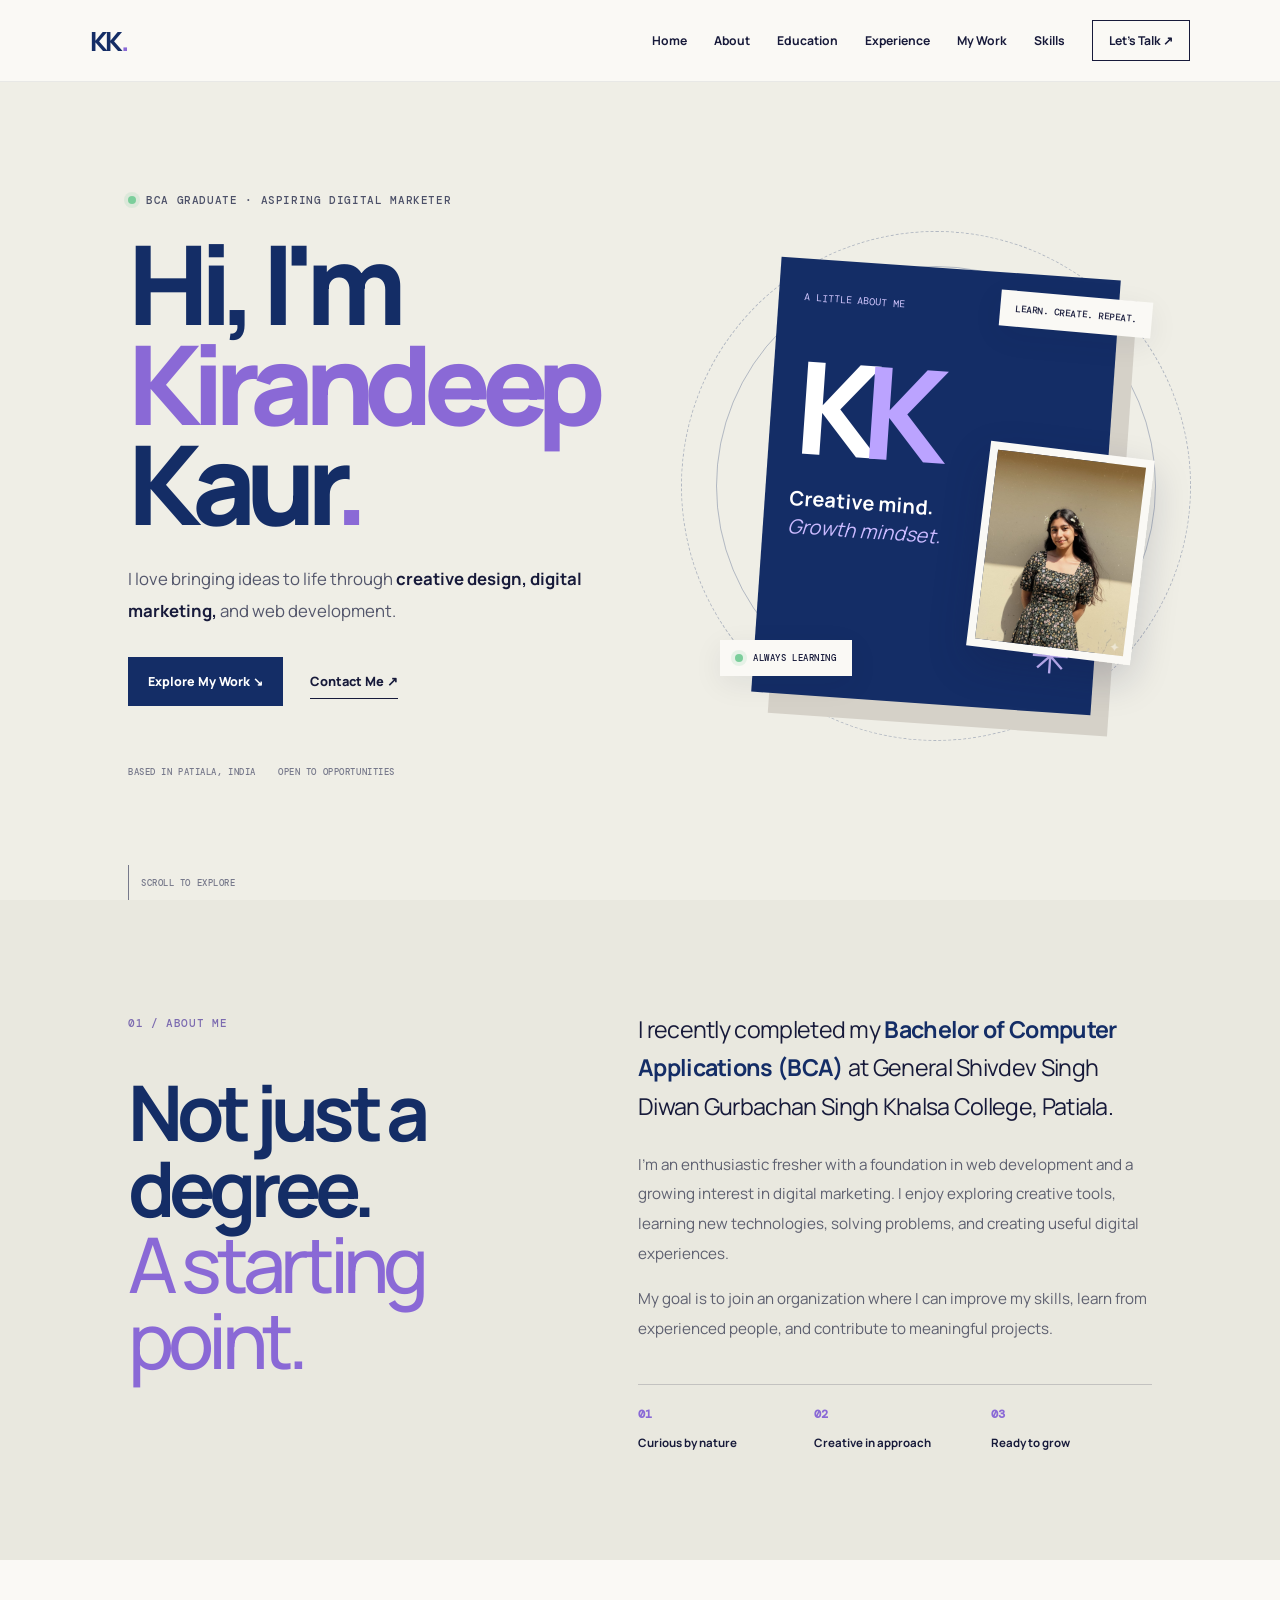
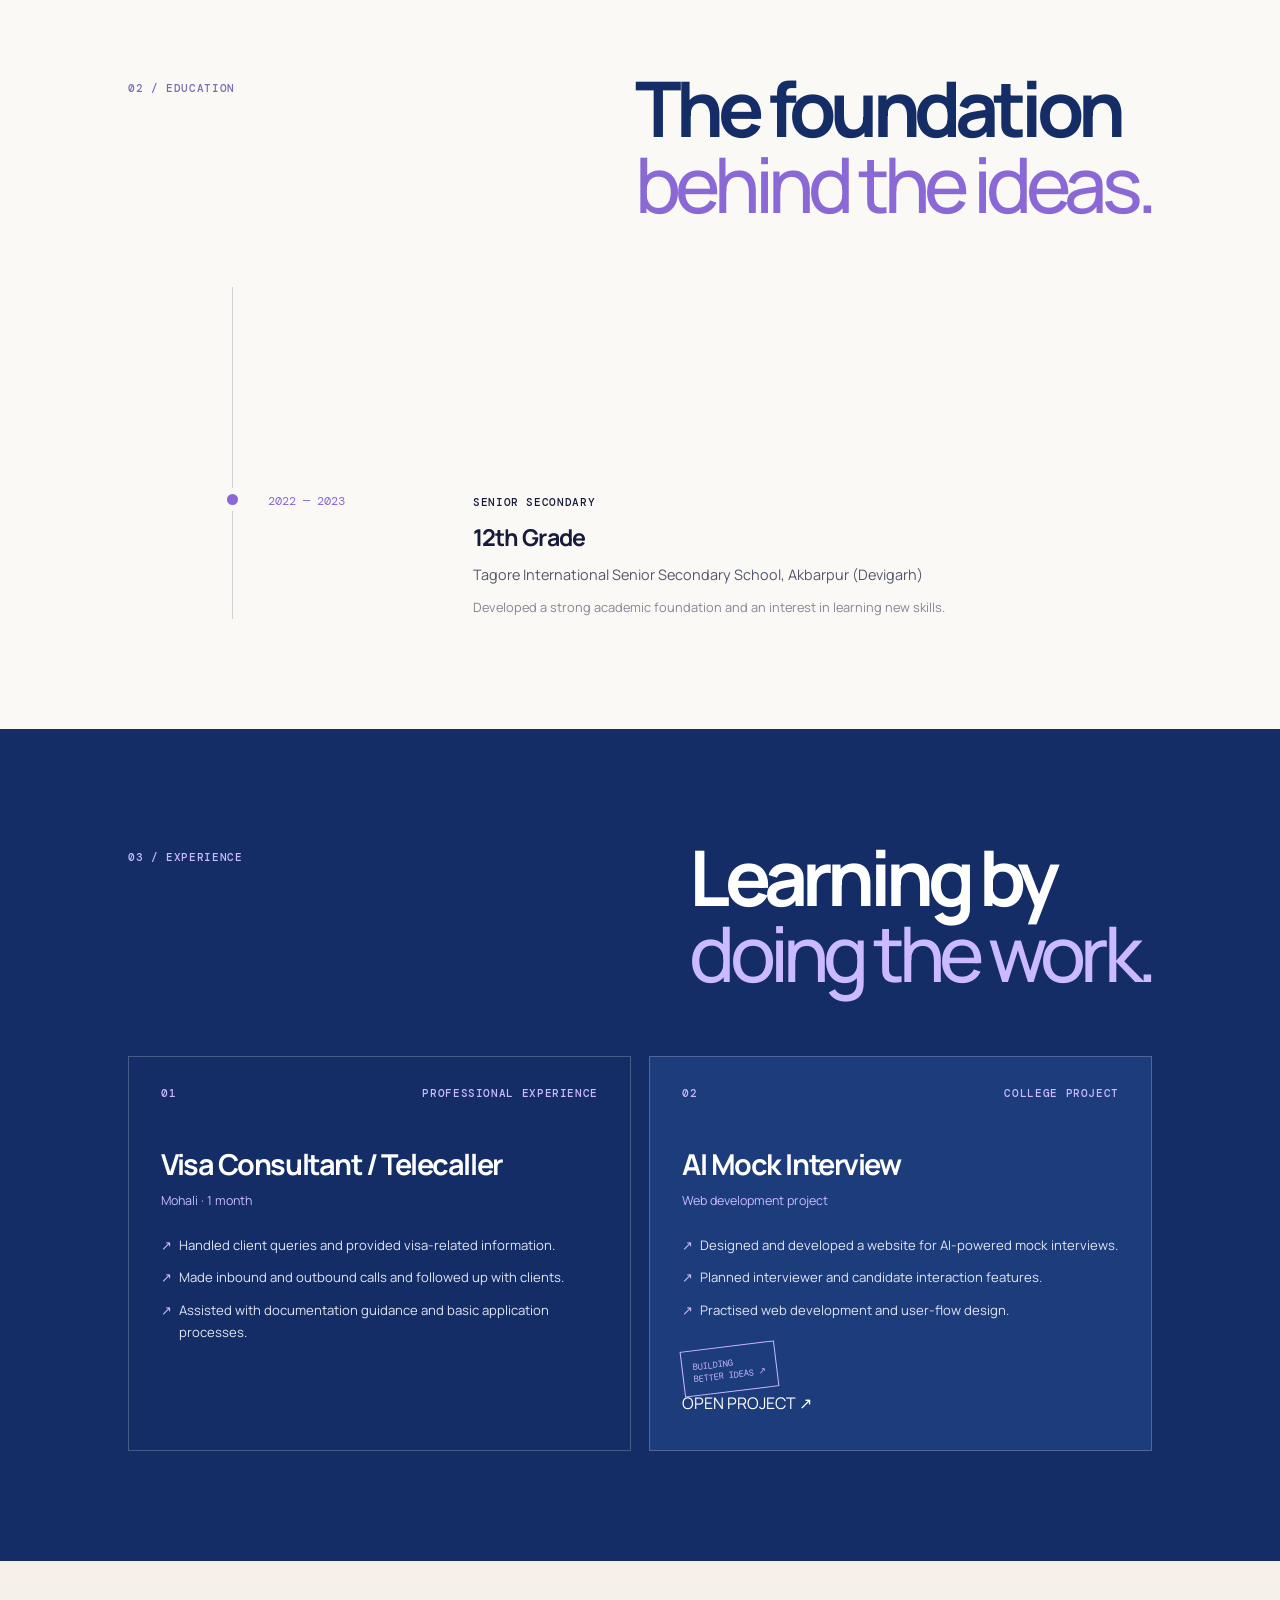
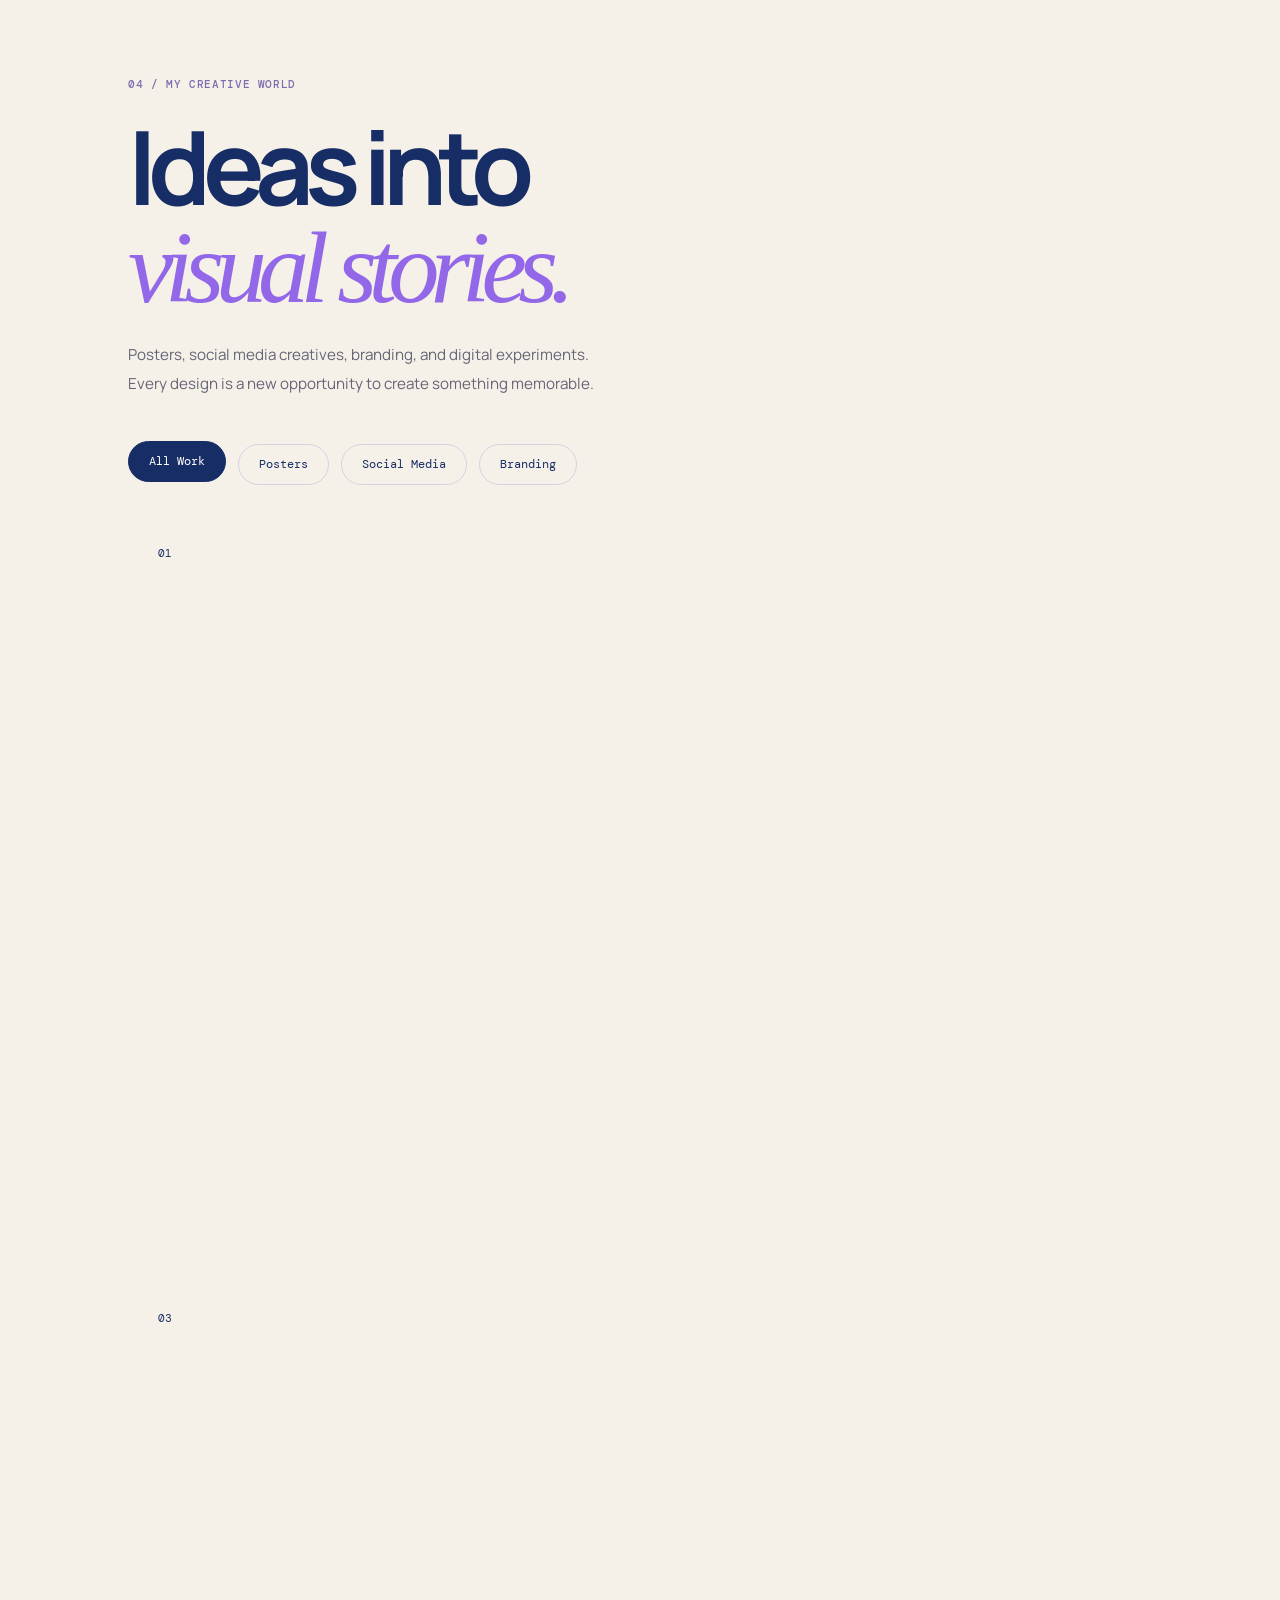
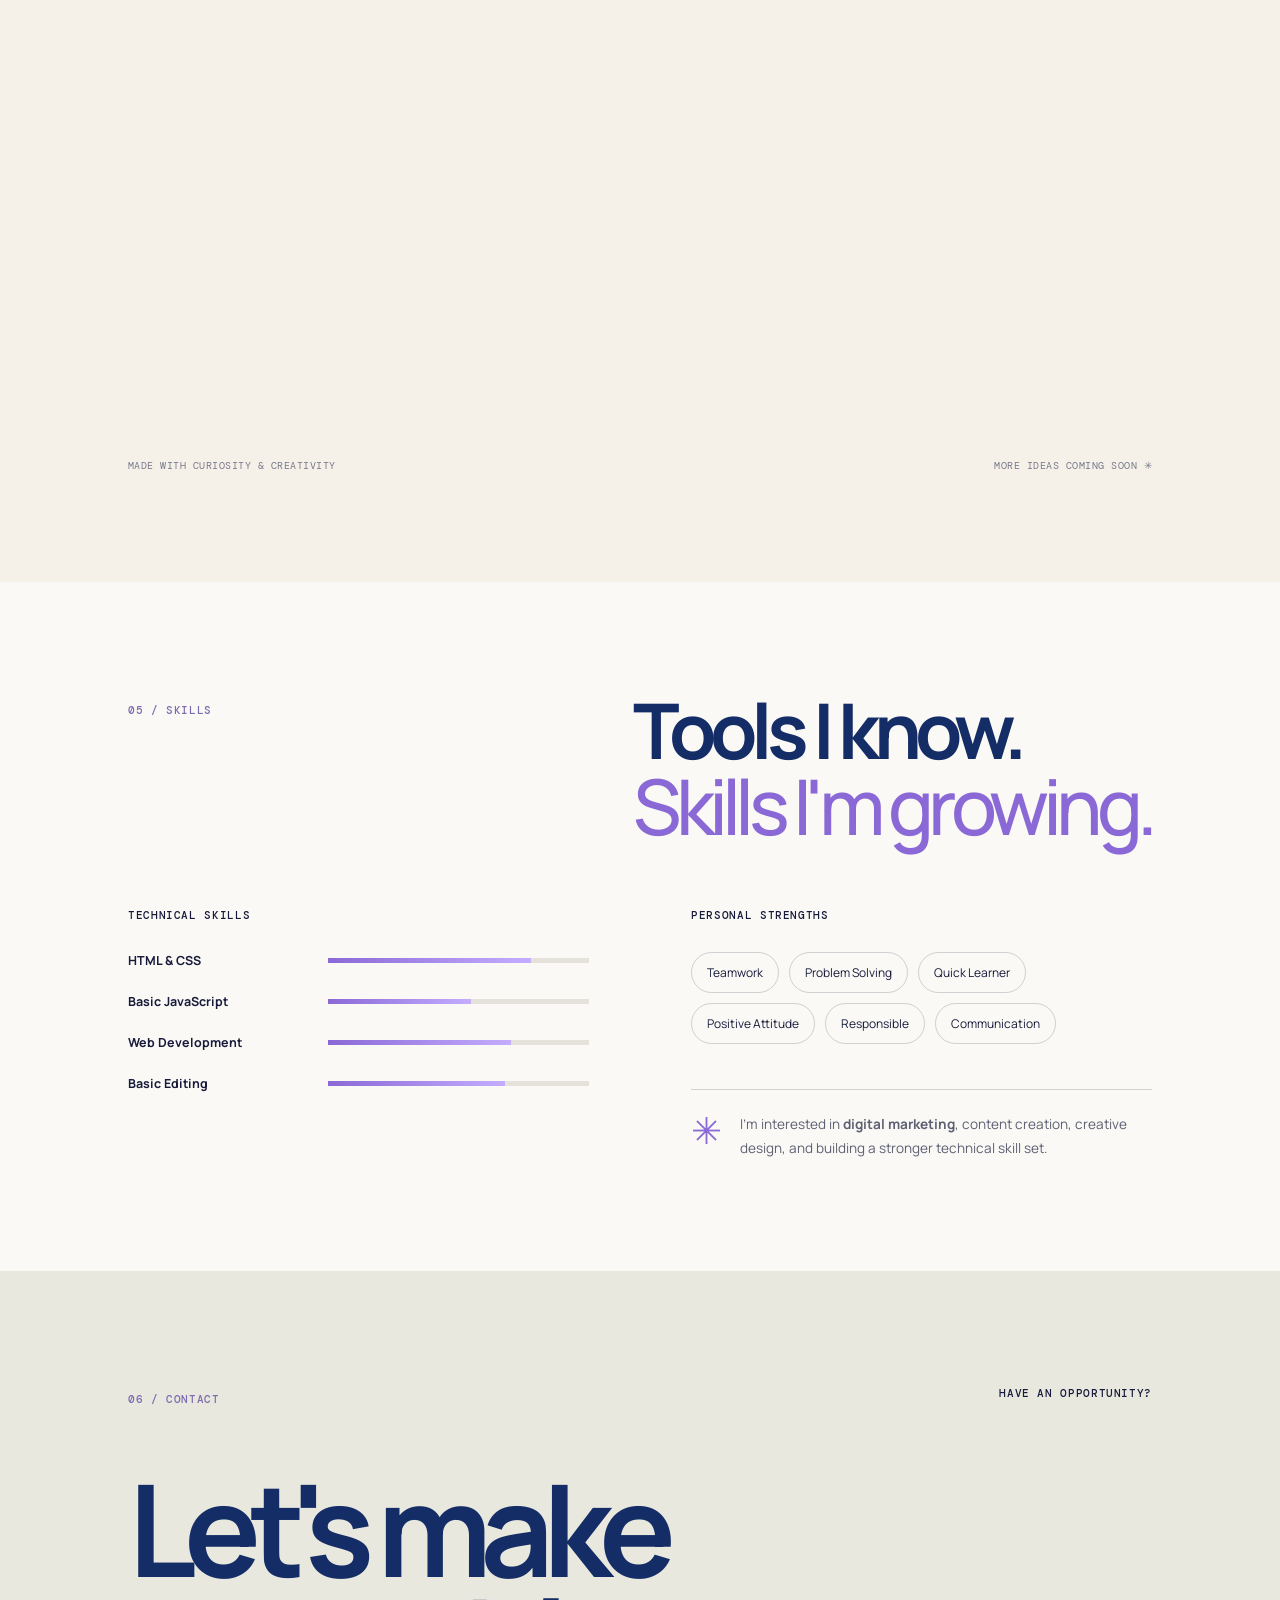
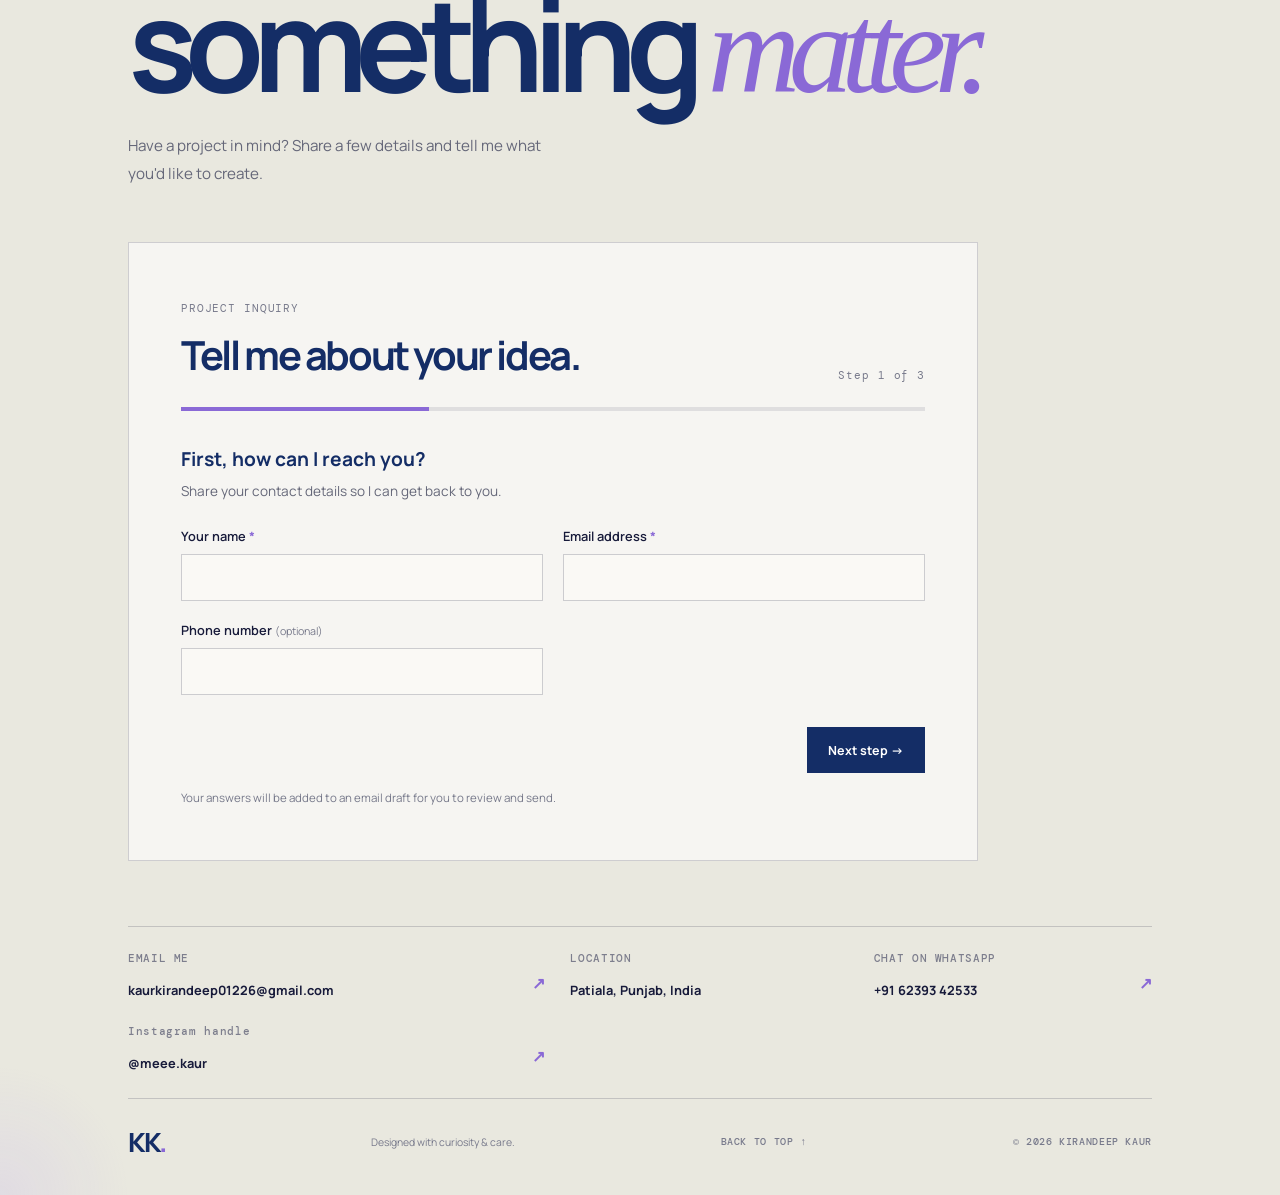
==== commit 16697ece: "Remove portfolio chatbot Co-authored-by: Copilot <223556219+Copilot@users.noreply.github.com>" ====
--- a/index.html
+++ b/index.html
@@ -908,74 +908,5 @@
 
     </main>
 
-    <div class="chat-widget" id="chatWidget">
-        <section class="chat-panel"
-                 id="chatPanel"
-                 role="dialog"
-                 aria-label="AI project assistant"
-                 aria-modal="false"
-                 hidden>
-            <header class="chat-header">
-                <div>
-                    <span class="chat-status"><span></span> FREE PROJECT HELPER</span>
-                    <h2>How can I help?</h2>
-                </div>
-                <button class="chat-close"
-                        id="chatClose"
-                        type="button"
-                        aria-label="Close chat">×</button>
-            </header>
-
-            <div class="chat-messages"
-                 id="chatMessages"
-                 role="log"
-                 aria-live="polite"
-                 aria-relevant="additions text">
-                <div class="chat-bubble chat-bubble-assistant">
-                    Hi! I’m a free guided helper built into this website. Choose a service below to see its options, then I’ll help put together your project brief. You can also type a question at any time.
-                </div>
-            </div>
-
-            <div class="chat-controls">
-                <div class="chat-quick-replies"
-                     id="chatQuickReplies"
-                     role="group"
-                     aria-label="Suggested replies"></div>
-                <button class="chat-finish"
-                        id="chatFinish"
-                        type="button"
-                        hidden
-                        disabled>Finish &amp; prepare email</button>
-                <form class="chat-compose" id="chatForm">
-                    <label class="visually-hidden" for="chatInput">Your message</label>
-                    <textarea id="chatInput"
-                              name="message"
-                              rows="1"
-                              maxlength="1200"
-                              placeholder="Type your question..."
-                              required></textarea>
-                    <button class="chat-send" id="chatSend" type="submit" aria-label="Send message">↑</button>
-                </form>
-                <p class="chat-privacy">Free guided chat — no AI or paid API. Your answers stay in this browser until you choose to open and send the email draft.</p>
-            </div>
-        </section>
-
-        <button class="chat-launcher"
-                id="chatLauncher"
-                type="button"
-                aria-label="Open free project helper"
-                aria-controls="chatPanel"
-                aria-expanded="false">
-            <svg viewBox="0 0 24 24" aria-hidden="true">
-                <path d="M20 11.5a7.5 7.5 0 0 1-7.5 7.5H5l1.5-3A7.5 7.5 0 1 1 20 11.5Z"></path>
-                <path d="M8.5 11.5h.01M12.5 11.5h.01M16.5 11.5h.01"></path>
-            </svg>
-            <span class="chat-launcher-copy">
-                <strong>Need help?</strong>
-                <small>Free project helper</small>
-            </span>
-        </button>
-    </div>
-
 </body>
 </html>
--- a/assets/css/style.css
+++ b/assets/css/style.css
@@ -1336,341 +1336,6 @@
     color: var(--muted);
 }
 
-/* =========================================
-   AI PROJECT CHAT
-========================================= */
-
-.chat-widget {
-    position: fixed;
-    right: max(12px, calc(env(safe-area-inset-right, 0px) + 12px));
-    bottom: max(12px, calc(env(safe-area-inset-bottom, 0px) + 12px));
-    z-index: 500;
-    display: flex;
-    align-items: flex-end;
-    flex-direction: column;
-    gap: 14px;
-    max-width: calc(100vw - 24px);
-}
-
-.chat-launcher {
-    display: flex;
-    min-height: 60px;
-    align-items: center;
-    justify-content: center;
-    gap: 11px;
-    padding: 7px 18px 7px 8px;
-    border: 1px solid rgba(138, 105, 214, 0.3);
-    border-radius: 999px;
-    background: rgba(255, 255, 255, 0.96);
-    box-shadow: 0 10px 32px rgba(20, 25, 55, 0.18);
-    color: var(--navy);
-    cursor: pointer;
-    text-align: left;
-    transition: transform 0.25s ease, box-shadow 0.25s ease, border-color 0.25s ease;
-}
-
-.chat-launcher:hover {
-    transform: translateY(-4px) scale(1.02);
-    border-color: var(--purple);
-    box-shadow: 0 14px 36px rgba(138, 105, 214, 0.3);
-}
-
-.chat-launcher svg {
-    width: 43px;
-    height: 43px;
-    padding: 10px;
-    border-radius: 50%;
-    background: linear-gradient(145deg, var(--purple), #6f52bd);
-    fill: none;
-    stroke: white;
-    stroke-linecap: round;
-    stroke-linejoin: round;
-    stroke-width: 1.8;
-}
-
-.chat-launcher-copy {
-    display: grid;
-    gap: 3px;
-}
-
-.chat-launcher-copy strong {
-    font-size: 0.76rem;
-    line-height: 1.2;
-}
-
-.chat-launcher-copy small {
-    font-size: 0.62rem;
-    color: var(--muted);
-}
-
-.chat-panel {
-    display: flex;
-    width: min(390px, calc(100vw - 48px));
-    height: min(590px, calc(100vh - 104px));
-    height: min(590px, calc(100dvh - 104px));
-    min-height: 0;
-    flex-direction: column;
-    overflow: hidden;
-    border: 1px solid rgba(138, 105, 214, 0.16);
-    border-radius: 24px;
-    background: #fff;
-    box-shadow: 0 22px 75px rgba(20, 25, 55, 0.24);
-}
-
-.chat-panel[hidden] {
-    display: none;
-}
-
-.chat-header {
-    display: flex;
-    align-items: flex-start;
-    justify-content: space-between;
-    gap: 16px;
-    padding: 22px 24px;
-    background: linear-gradient(135deg, var(--navy), #203d7b);
-    color: white;
-}
-
-.chat-status {
-    display: flex;
-    align-items: center;
-    gap: 8px;
-    font: 0.6rem var(--mono);
-    letter-spacing: 0.06em;
-    color: rgba(255, 255, 255, 0.78);
-}
-
-.chat-status span {
-    width: 7px;
-    height: 7px;
-    border-radius: 50%;
-    background: #8be0b0;
-}
-
-.chat-header h2 {
-    margin-top: 7px;
-    font-size: 1.35rem;
-    letter-spacing: -0.04em;
-}
-
-.chat-close {
-    width: 32px;
-    height: 32px;
-    border: 1px solid rgba(255, 255, 255, 0.3);
-    border-radius: 50%;
-    background: rgba(255, 255, 255, 0.08);
-    color: white;
-    cursor: pointer;
-    font-size: 1.4rem;
-    line-height: 1;
-}
-
-.chat-close:hover {
-    background: rgba(255, 255, 255, 0.2);
-}
-
-.chat-messages {
-    display: flex;
-    min-height: 0;
-    flex: 1;
-    flex-direction: column;
-    gap: 14px;
-    overflow-y: auto;
-    padding: 22px 18px;
-    background:
-        radial-gradient(circle at 100% 0, rgba(196, 173, 255, 0.12), transparent 38%),
-        #fff;
-}
-
-.chat-bubble {
-    max-width: 88%;
-    flex: 0 0 auto;
-    padding: 13px 16px;
-    border-radius: 18px;
-    font-size: 0.8rem;
-    line-height: 1.65;
-    overflow-wrap: anywhere;
-    text-align: left;
-    white-space: pre-wrap;
-    box-shadow: 0 2px 8px rgba(20, 25, 55, 0.045);
-}
-
-.chat-bubble-assistant {
-    align-self: flex-start;
-    border-bottom-left-radius: 6px;
-    background: #f3f1eb;
-    color: var(--ink);
-}
-
-.chat-bubble-user {
-    align-self: flex-end;
-    border-bottom-right-radius: 6px;
-    background: linear-gradient(135deg, var(--navy), #294783);
-    color: white;
-}
-
-.chat-options {
-    display: none;
-}
-
-.chat-quick-replies {
-    display: flex;
-    gap: 9px;
-    margin: -2px -16px 12px;
-    padding: 2px 16px 10px;
-    overflow-x: auto;
-    overscroll-behavior-x: contain;
-    scrollbar-width: thin;
-    scrollbar-color: rgba(138, 105, 214, 0.45) transparent;
-}
-
-.chat-quick-replies:empty {
-    display: none;
-}
-
-.chat-quick-replies::-webkit-scrollbar {
-    height: 4px;
-}
-
-.chat-quick-replies::-webkit-scrollbar-thumb {
-    border-radius: 4px;
-    background: rgba(138, 105, 214, 0.45);
-}
-
-.chat-option {
-    min-height: 40px;
-    flex: 0 0 auto;
-    padding: 8px 13px;
-    border: 1px solid rgba(138, 105, 214, 0.18);
-    border-radius: 22px;
-    background: white;
-    color: var(--navy);
-    cursor: pointer;
-    box-shadow: 0 3px 10px rgba(20, 25, 55, 0.07);
-    font: 600 0.72rem/1.25 var(--sans);
-    white-space: nowrap;
-    transition: background 0.2s, color 0.2s, border-color 0.2s, transform 0.2s, box-shadow 0.2s;
-}
-
-.chat-option:hover {
-    transform: translateY(-2px);
-    border-color: var(--purple);
-    background: #f7f3ff;
-    box-shadow: 0 6px 15px rgba(138, 105, 214, 0.17);
-}
-
-.chat-option:active {
-    transform: translateY(0);
-}
-
-.chat-email-link {
-    align-self: flex-start;
-    flex: 0 0 auto;
-    padding: 11px 16px;
-    border: 0;
-    border-radius: 999px;
-    background: var(--navy);
-    color: white;
-    cursor: pointer;
-    font-size: 0.75rem;
-    font-weight: 700;
-}
-
-.chat-email-link:hover {
-    background: var(--purple);
-}
-
-.chat-controls {
-    min-width: 0;
-    padding: 13px 18px 16px;
-    border-top: 1px solid rgba(23, 26, 58, 0.08);
-    background: #fff;
-}
-
-.chat-finish[hidden] {
-    display: none;
-}
-
-.chat-finish {
-    width: 100%;
-    margin-bottom: 10px;
-    padding: 11px 15px;
-    border: 1px solid rgba(138, 105, 214, 0.5);
-    border-radius: 999px;
-    background: #f8f5ff;
-    color: var(--navy);
-    cursor: pointer;
-    font-size: 0.72rem;
-    font-weight: 700;
-    transition: background 0.2s, color 0.2s;
-}
-
-.chat-finish:not(:disabled):hover {
-    background: var(--navy);
-    color: white;
-}
-
-.chat-finish:disabled {
-    opacity: 0.45;
-    cursor: not-allowed;
-}
-
-.chat-compose {
-    display: flex;
-    align-items: flex-end;
-    gap: 9px;
-    padding: 5px;
-    border: 1px solid rgba(23, 26, 58, 0.12);
-    border-radius: 20px;
-    background: #f8f7f4;
-}
-
-.chat-compose textarea {
-    min-width: 0;
-    min-height: 42px;
-    max-height: 110px;
-    flex: 1;
-    padding: 11px 13px;
-    resize: none;
-    border: 0;
-    border-radius: 15px;
-    background: transparent;
-    color: var(--ink);
-    font: 0.78rem/1.5 var(--sans);
-}
-
-.chat-compose textarea:focus-visible {
-    outline: none;
-}
-
-.chat-compose textarea:disabled {
-    opacity: 0.7;
-}
-
-.chat-send {
-    width: 42px;
-    height: 42px;
-    flex: 0 0 42px;
-    border: 0;
-    border-radius: 50%;
-    background: var(--purple);
-    color: white;
-    cursor: pointer;
-    font-size: 1.35rem;
-}
-
-.chat-send:disabled {
-    opacity: 0.5;
-    cursor: wait;
-}
-
-.chat-privacy {
-    margin: 10px 3px 0;
-    font-size: 0.62rem;
-    line-height: 1.5;
-    color: var(--muted);
-}
-
 .contact-details {
     display: grid;
     grid-template-columns: 1.5fr 1fr 1fr;
@@ -2227,29 +1892,6 @@
     }
 }
 
-@media (max-width: 800px) {
-    .chat-widget {
-        gap: 10px;
-    }
-
-    .chat-launcher-copy {
-        display: none;
-    }
-
-    .chat-launcher {
-        width: 56px;
-        min-width: 56px;
-        min-height: 56px;
-        padding: 0;
-        border-radius: 17px;
-    }
-
-    .chat-launcher svg {
-        width: 42px;
-        height: 42px;
-    }
-}
-
 /* =========================================
    REDUCED MOTION ACCESSIBILITY
 ========================================= */
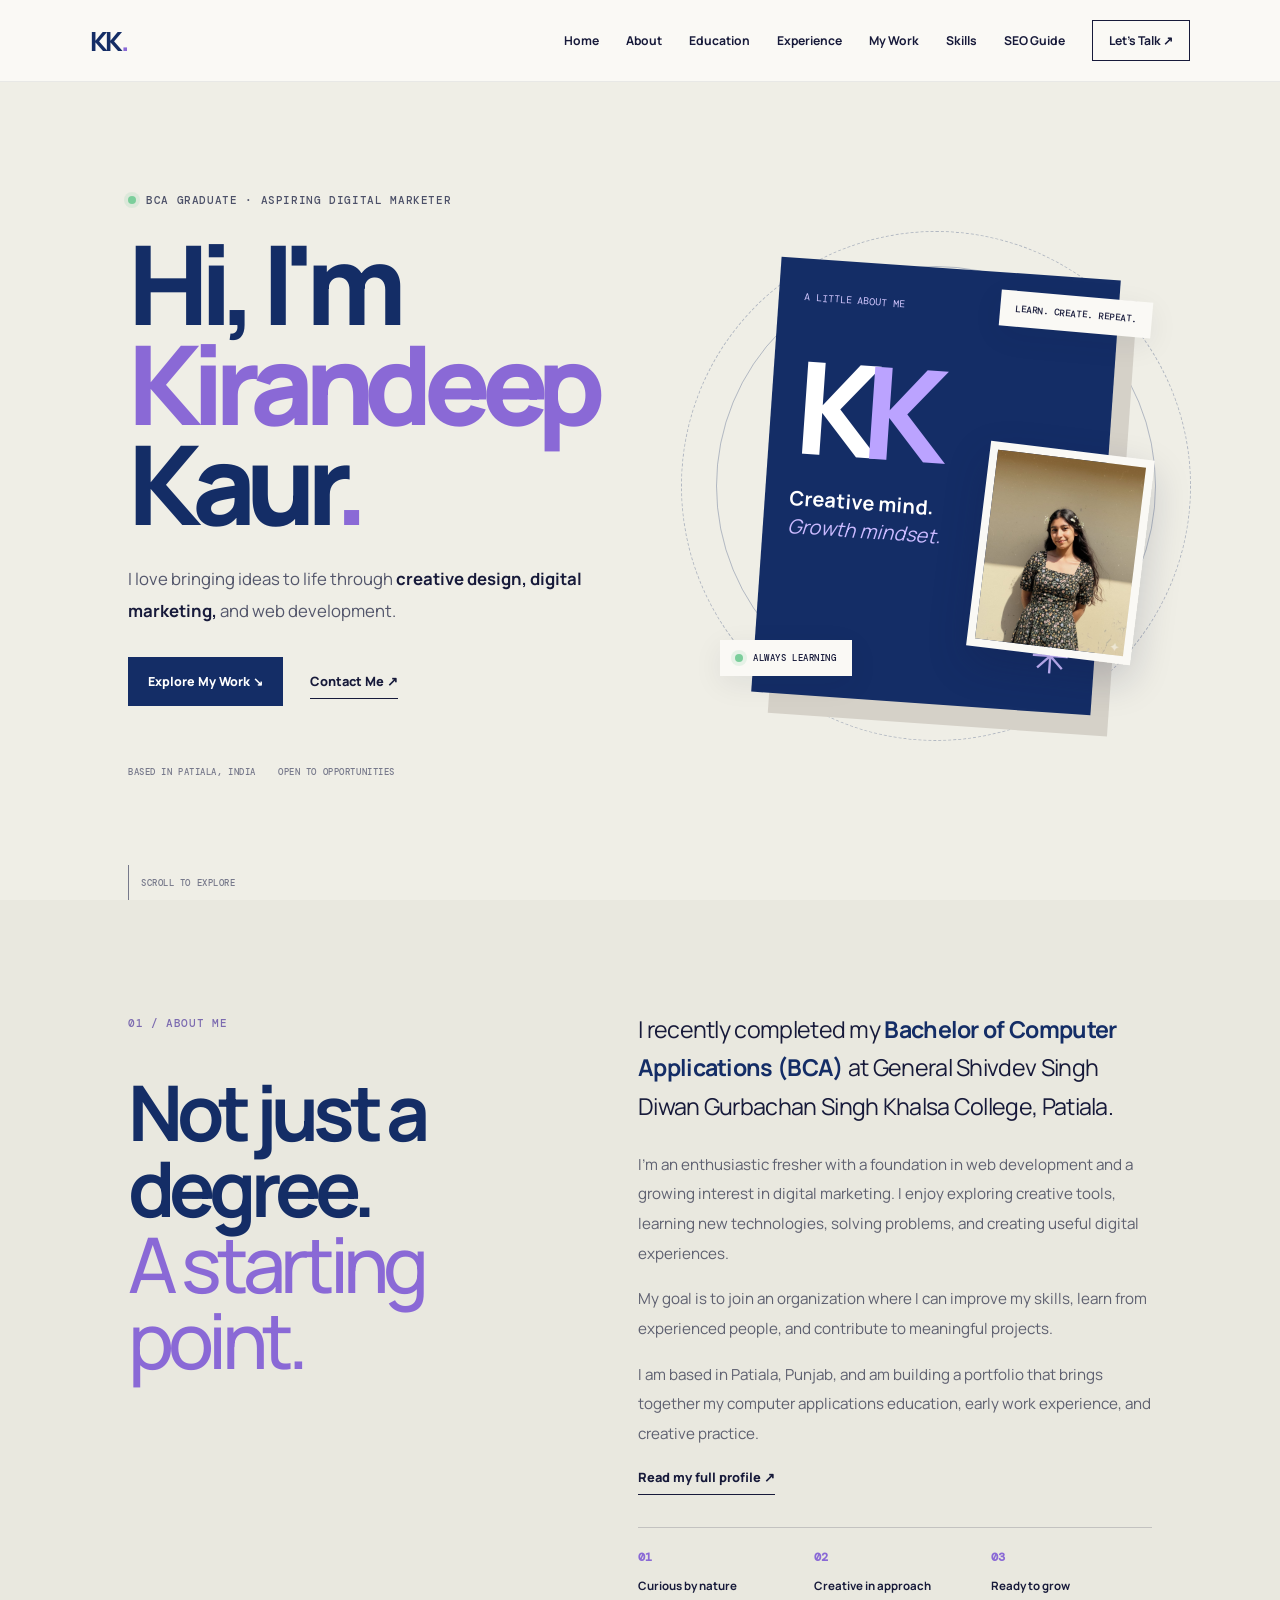
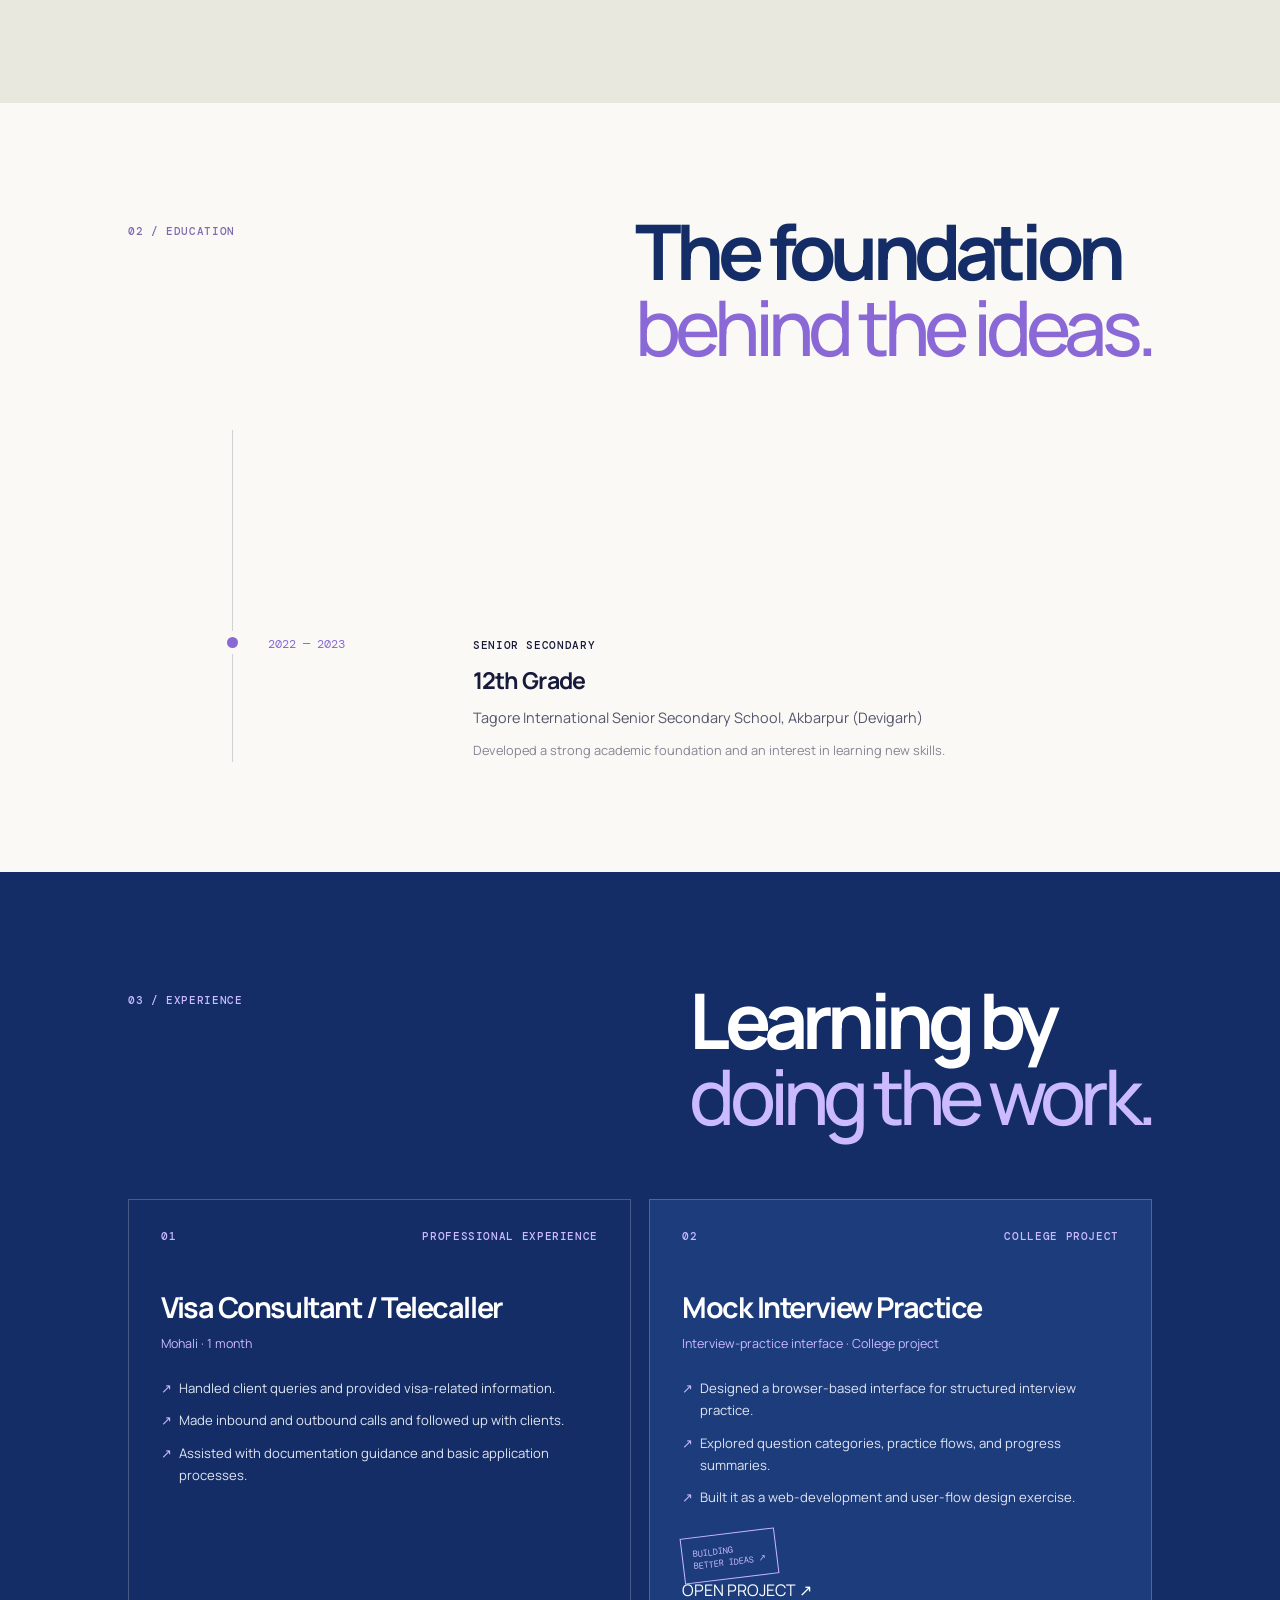
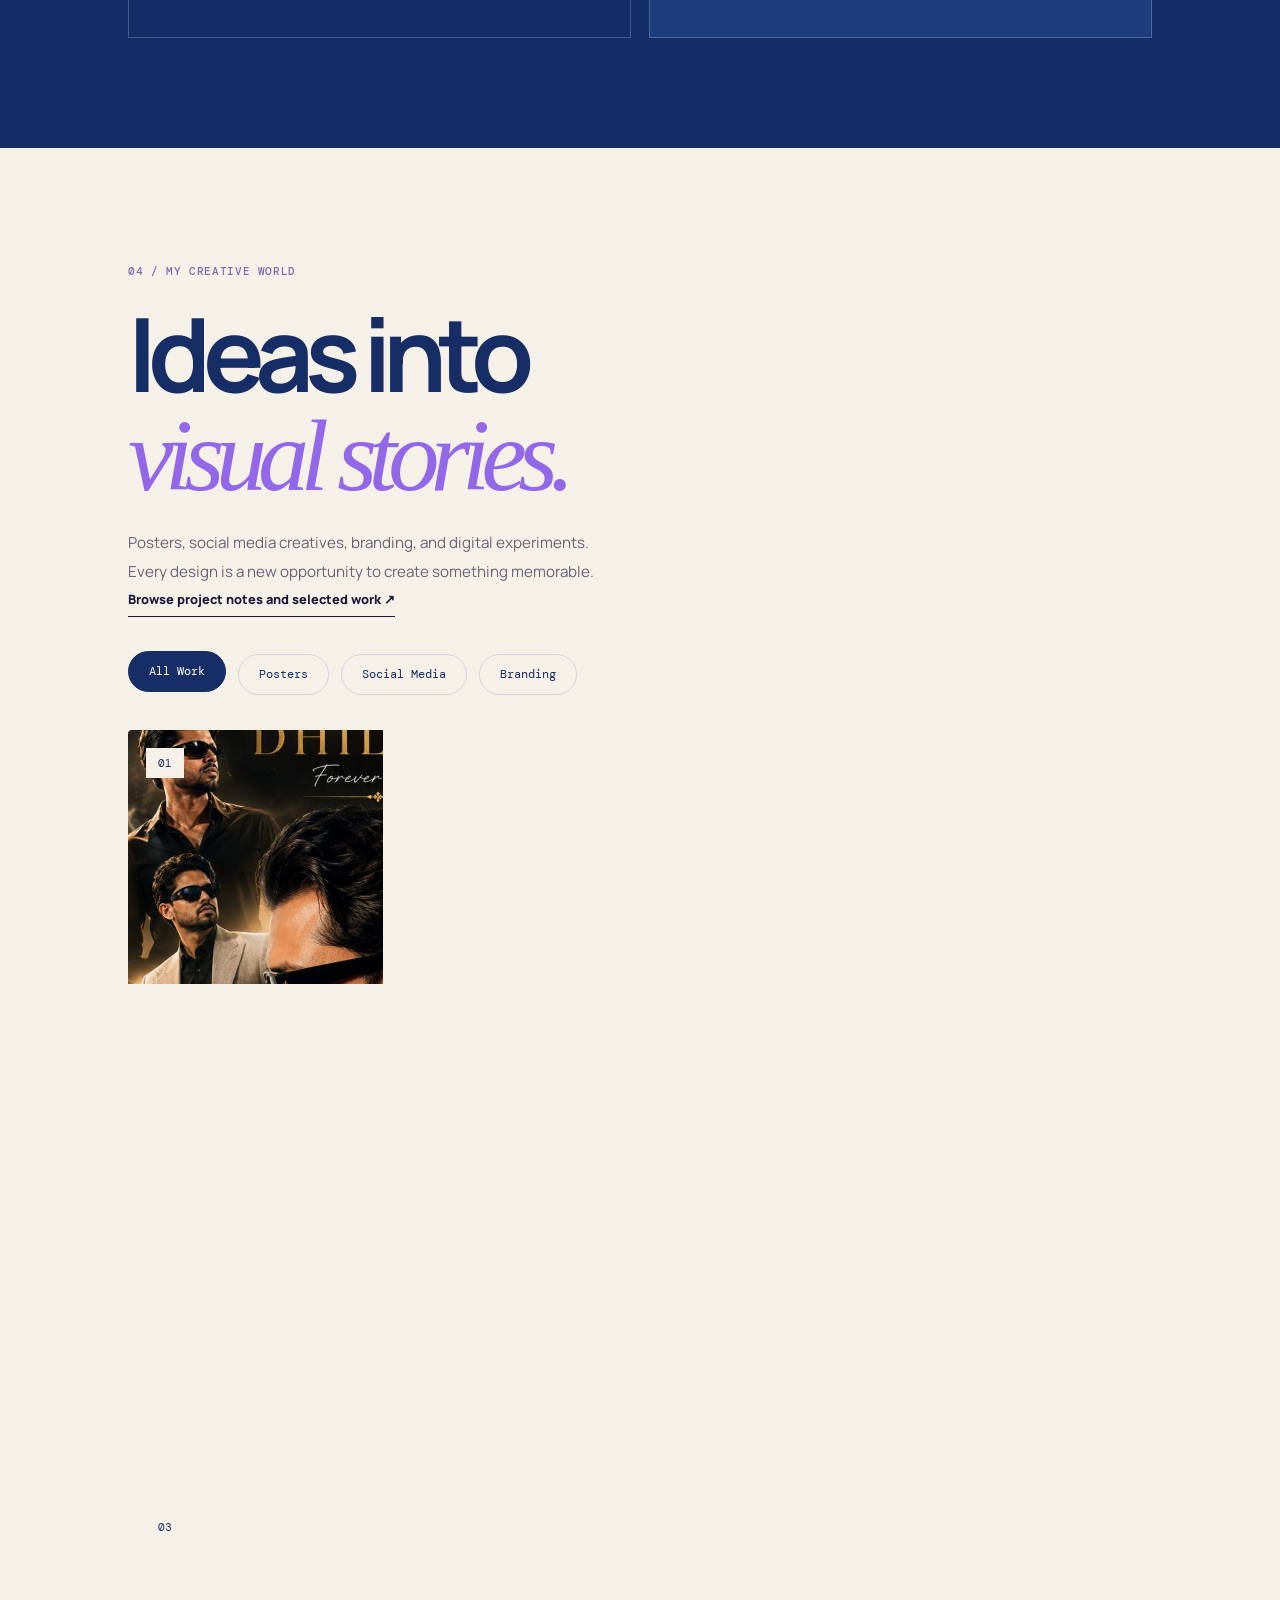
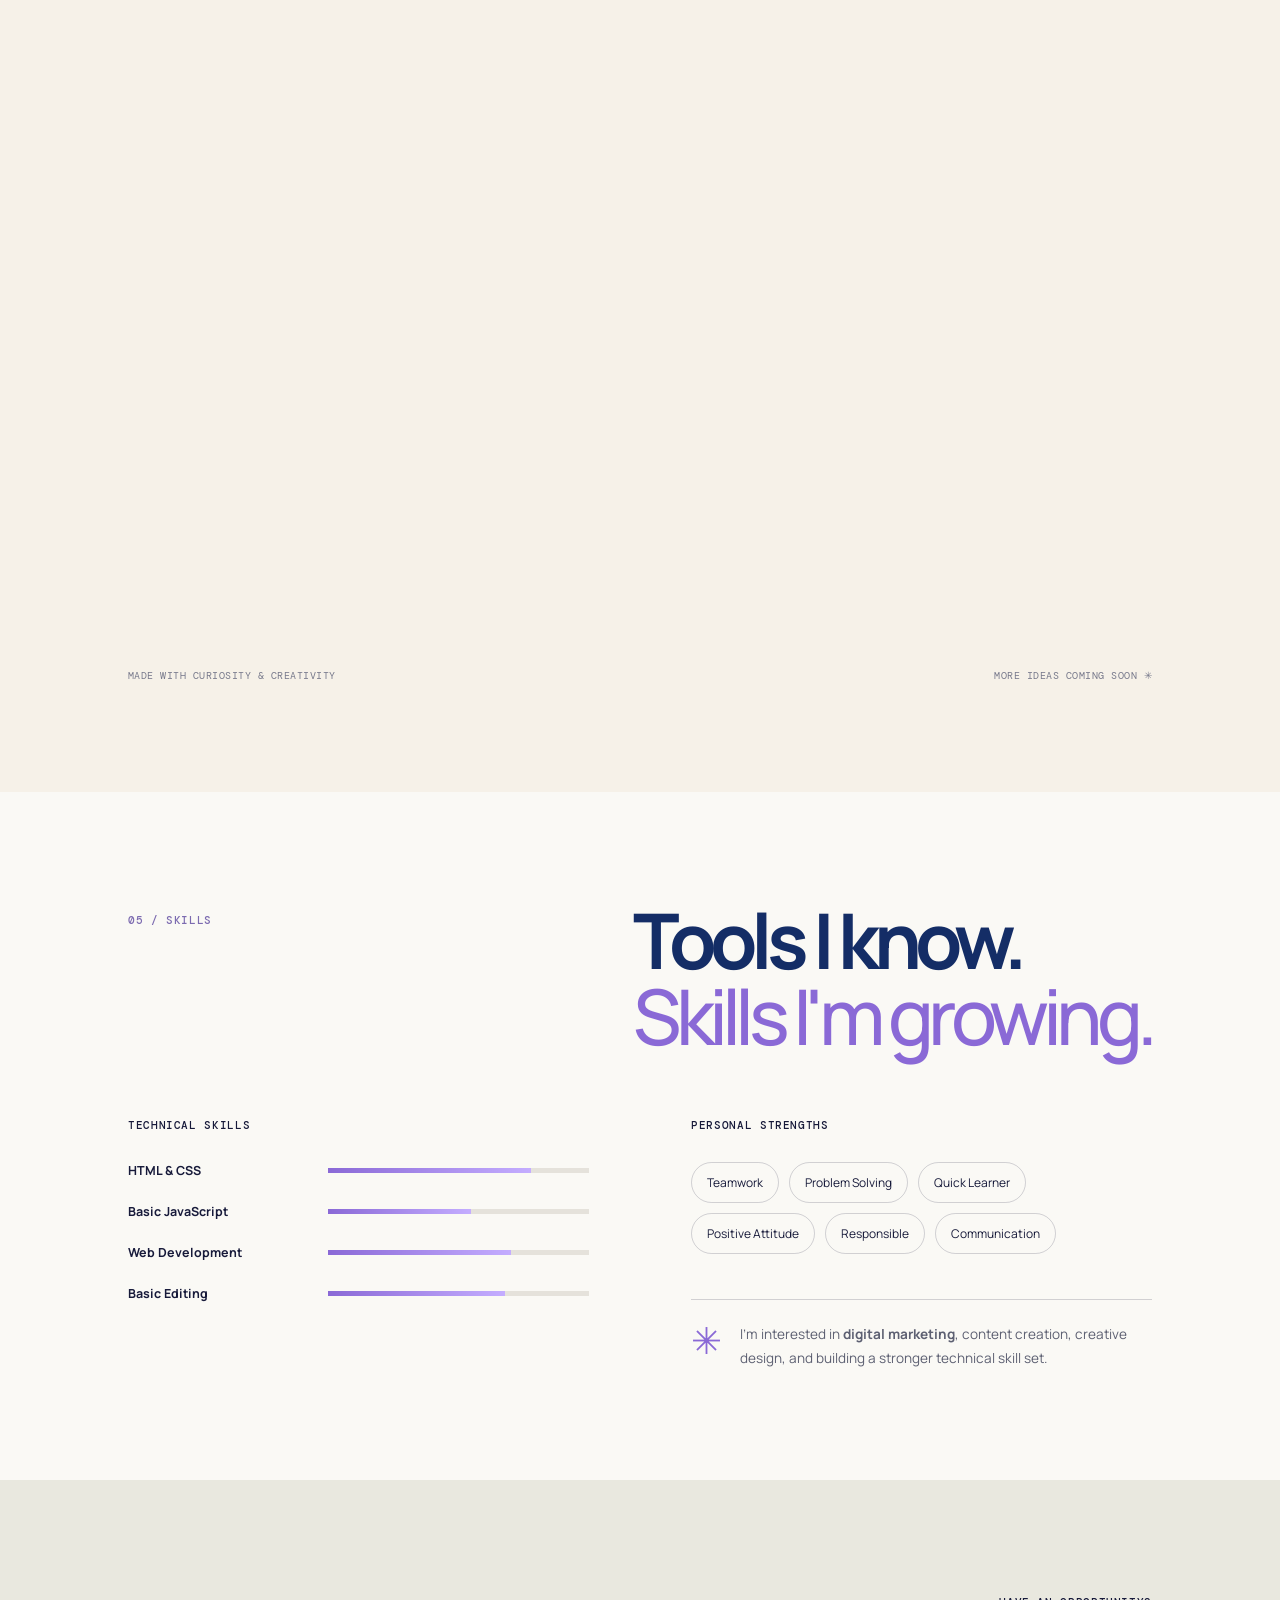
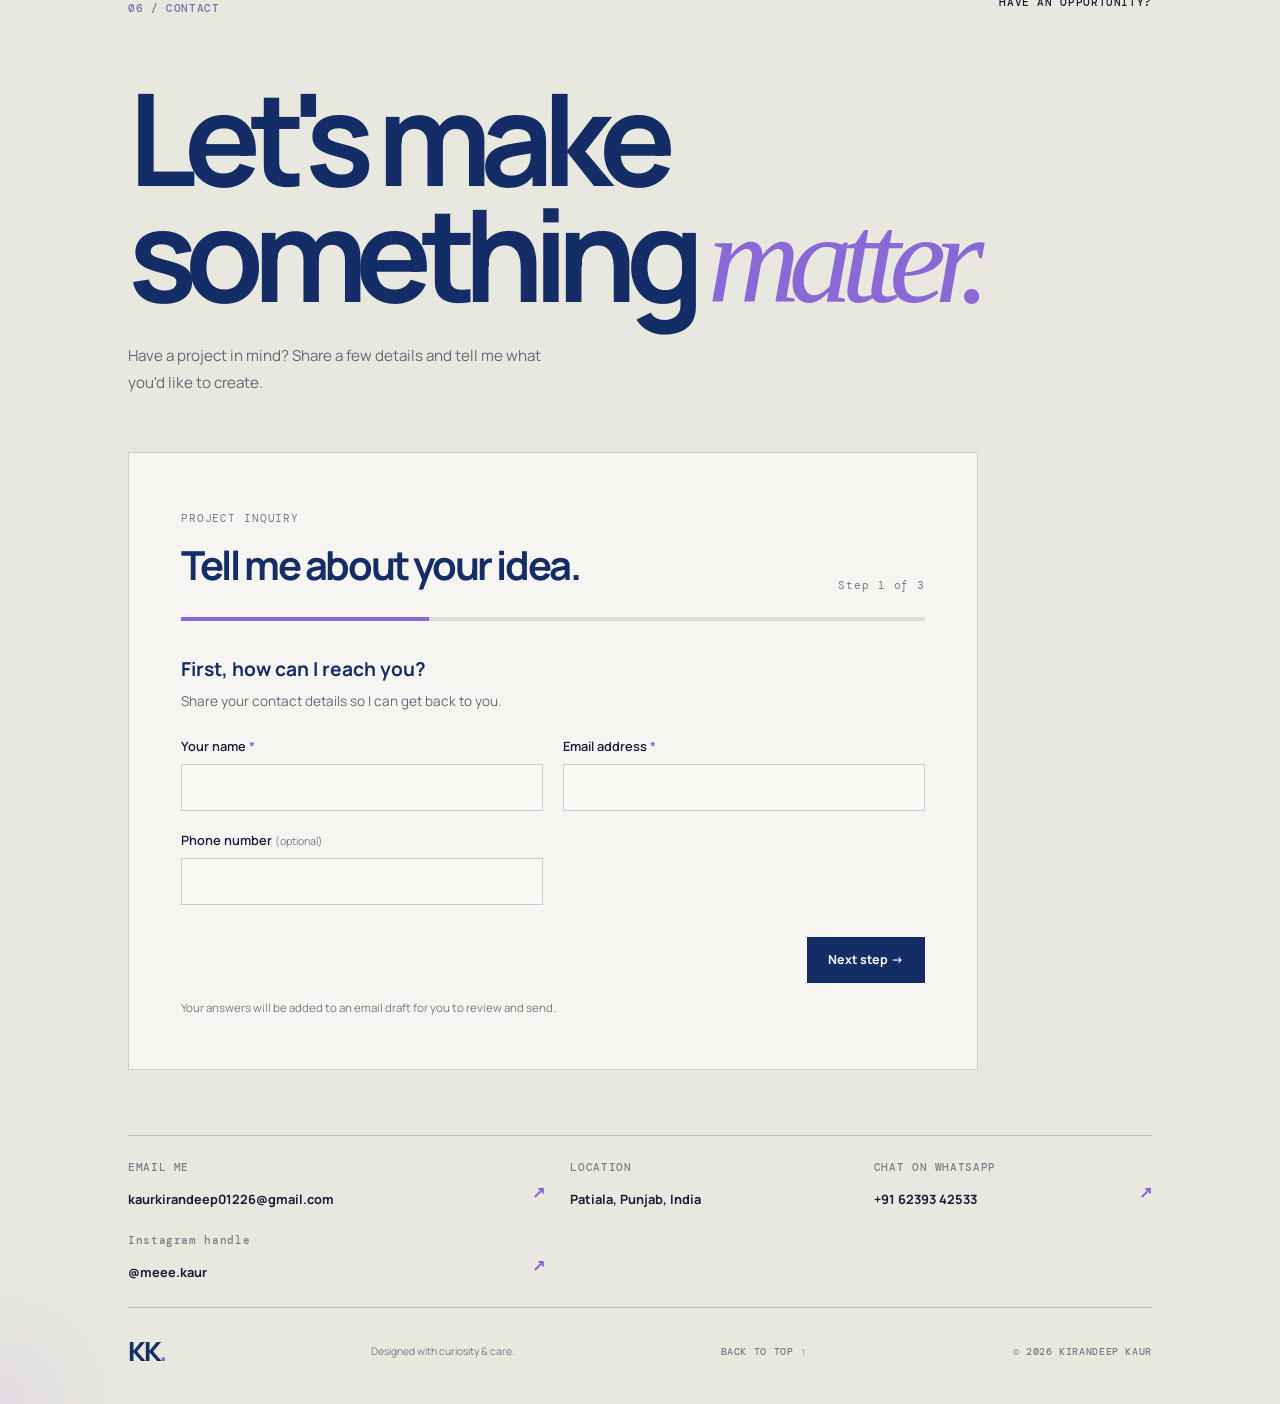
==== commit 5456881b: "Add SEO practice pages and technical setup Co-authored-by: Copilot <223556219+Copilot@users.noreply." ====
--- a/index.html
+++ b/index.html
@@ -7,6 +7,11 @@
 
     <title>Kirandeep Kaur | Creative Portfolio</title>
     <meta name="description" content="Kirandeep Kaur's portfolio showcasing web development, poster design, digital marketing interests and creative projects.">
+    <link rel="canonical" href="/">
+    <meta property="og:type" content="website">
+    <meta property="og:title" content="Kirandeep Kaur | Creative Portfolio">
+    <meta property="og:description" content="Explore Kirandeep Kaur's web development, poster design, digital marketing interests and creative projects.">
+    <meta name="twitter:card" content="summary">
 
     <link rel="preconnect" href="https://fonts.googleapis.com">
     <link rel="preconnect" href="https://fonts.gstatic.com" crossorigin>
@@ -43,6 +48,7 @@
             <a href="#work">Experience</a>
             <a href="#creative-work">My Work</a>
             <a href="#skills">Skills</a>
+            <a href="seo-practice.html">SEO Guide</a>
             <a href="#contact" class="nav-cta">Let's Talk ↗</a>
         </nav>
 
@@ -171,6 +177,16 @@
                     and contribute to meaningful projects.
                 </p>
 
+                <p>
+                    I am based in Patiala, Punjab, and am building a portfolio
+                    that brings together my computer applications education,
+                    early work experience, and creative practice.
+                </p>
+
+                <a class="text-link" href="about.html">
+                    Read my full profile ↗
+                </a>
+
                 <div class="about-facts">
 
                     <div>
@@ -338,26 +354,26 @@
             <span class="tiny-label">COLLEGE PROJECT</span>
         </div>
 
-        <h3>AI Mock Interview</h3>
+        <h3>Mock Interview Practice</h3>
 
         <p class="role-location">
-            Web development project
+            Interview-practice interface · College project
         </p>
 
         <ul>
             <li>
-                Designed and developed a website for
-                AI-powered mock interviews.
+                Designed a browser-based interface for
+                structured interview practice.
             </li>
 
             <li>
-                Planned interviewer and candidate
-                interaction features.
+                Explored question categories, practice
+                flows, and progress summaries.
             </li>
 
             <li>
-                Practised web development and
-                user-flow design.
+                Built it as a web-development and
+                user-flow design exercise.
             </li>
         </ul>
 
@@ -395,6 +411,10 @@
                     and digital experiments. Every design is
                     a new opportunity to create something memorable.
                 </p>
+
+                <a class="text-link" href="projects.html">
+                    Browse project notes and selected work ↗
+                </a>
 
             </div>
 
--- a/assets/css/style.css
+++ b/assets/css/style.css
@@ -1900,7 +1900,259 @@
     html {
         scroll-behavior: auto;
     }
-
+}
+
+/* =========================================
+   EDITORIAL PROFILE AND PROJECT PAGES
+========================================= */
+
+.editorial-page {
+    overflow-x: hidden;
+}
+
+.editorial-nav {
+    display: flex;
+    align-items: center;
+    gap: 28px;
+    font-size: 0.78rem;
+    font-weight: 700;
+}
+
+.editorial-nav a:not(.nav-cta):hover,
+.editorial-footer > a:last-child:hover {
+    color: var(--purple);
+}
+
+.editorial-hero {
+    padding: clamp(80px, 12vw, 150px) 10vw 100px;
+    background: var(--cream);
+}
+
+.editorial-hero h1 {
+    margin: 30px 0;
+    color: var(--navy);
+    font-size: clamp(3.2rem, 8vw, 7rem);
+    line-height: 0.98;
+    letter-spacing: -0.08em;
+}
+
+.editorial-hero h1 span {
+    color: var(--purple);
+}
+
+.editorial-lead {
+    max-width: 720px;
+    margin-bottom: 30px;
+    color: #53566b;
+    font-size: clamp(1rem, 2vw, 1.2rem);
+    line-height: 1.9;
+}
+
+.editorial-section {
+    display: grid;
+    grid-template-columns: minmax(200px, 0.75fr) 1.25fr;
+    gap: 7vw;
+    padding: 90px 10vw;
+}
+
+.editorial-heading h2,
+.editorial-cta h2 {
+    margin-top: 20px;
+    color: var(--navy);
+    font-size: clamp(2rem, 4vw, 3.5rem);
+    line-height: 1.05;
+    letter-spacing: -0.06em;
+}
+
+.editorial-copy {
+    display: grid;
+    gap: 20px;
+}
+
+.editorial-card {
+    padding: 28px;
+    border: 1px solid var(--line);
+    background: rgba(255, 255, 255, 0.42);
+}
+
+.editorial-card h3 {
+    margin: 12px 0;
+    color: var(--navy);
+    font-size: 1.3rem;
+}
+
+.editorial-card p {
+    max-width: 700px;
+    margin-top: 12px;
+    color: #53566b;
+    font-size: 0.9rem;
+    line-height: 1.85;
+}
+
+.editorial-card ol,
+.editorial-card ul {
+    padding-left: 1.4rem;
+    color: #53566b;
+    font-size: 0.9rem;
+    line-height: 1.85;
+}
+
+.editorial-card li + li {
+    margin-top: 8px;
+}
+
+.editorial-card pre {
+    margin-top: 16px;
+    padding: 18px;
+    overflow-x: auto;
+    background: var(--navy);
+    color: white;
+    font-size: 0.8rem;
+    line-height: 1.7;
+}
+
+.editorial-card code {
+    overflow-wrap: anywhere;
+}
+
+.editorial-projects {
+    padding: 10px 10vw 90px;
+}
+
+.editorial-project {
+    display: grid;
+    grid-template-columns: minmax(260px, 0.85fr) 1.15fr;
+    align-items: center;
+    gap: 7vw;
+    padding: 55px 0;
+    border-bottom: 1px solid var(--line);
+}
+
+.editorial-project-image {
+    min-height: 280px;
+    display: grid;
+    place-items: center;
+    overflow: hidden;
+    background: #e9e8df;
+}
+
+.editorial-project-image img {
+    width: 100%;
+    height: 100%;
+    max-height: 520px;
+    object-fit: cover;
+}
+
+.project-image-dark {
+    background:
+        radial-gradient(circle at 75% 25%, rgba(0, 229, 255, 0.22), transparent 35%),
+        #0d1526;
+    color: #e2e8f0;
+    font-family: var(--mono);
+    font-size: 0.8rem;
+    line-height: 1.8;
+    letter-spacing: 0.12em;
+    text-align: center;
+}
+
+.editorial-project-copy h2 {
+    margin: 18px 0;
+    color: var(--navy);
+    font-size: clamp(1.7rem, 3.5vw, 2.8rem);
+    line-height: 1.05;
+    letter-spacing: -0.06em;
+}
+
+.editorial-project-copy p:not(.section-index) {
+    margin: 14px 0;
+    color: #53566b;
+    font-size: 0.9rem;
+    line-height: 1.85;
+}
+
+.editorial-project-copy .text-link {
+    display: inline-block;
+    margin-top: 8px;
+}
+
+.editorial-cta {
+    padding: 90px 10vw;
+    background: var(--cream);
+}
+
+.editorial-cta > p:not(.section-index) {
+    max-width: 650px;
+    margin-top: 20px;
+    color: #53566b;
+    line-height: 1.8;
+}
+
+.editorial-actions {
+    display: flex;
+    align-items: center;
+    flex-wrap: wrap;
+    gap: 26px;
+    margin-top: 28px;
+}
+
+.editorial-footer {
+    display: flex;
+    align-items: center;
+    justify-content: space-between;
+    flex-wrap: wrap;
+    gap: 18px;
+    padding: 30px 10vw;
+    border-top: 1px solid var(--line);
+}
+
+.editorial-footer p,
+.editorial-footer > a:last-child {
+    color: #53566b;
+    font-size: 0.78rem;
+}
+
+@media (max-width: 760px) {
+    .editorial-nav {
+        gap: 16px;
+        font-size: 0.7rem;
+    }
+
+    .editorial-hero {
+        padding-right: 7vw;
+        padding-left: 7vw;
+    }
+
+    .editorial-section,
+    .editorial-project {
+        grid-template-columns: 1fr;
+        gap: 32px;
+    }
+
+    .editorial-section,
+    .editorial-projects,
+    .editorial-cta {
+        padding-right: 7vw;
+        padding-left: 7vw;
+    }
+
+    .editorial-project-image {
+        min-height: 220px;
+    }
+
+    .editorial-footer {
+        padding-right: 7vw;
+        padding-left: 7vw;
+    }
+}
+
+@media (max-width: 420px) {
+    .editorial-nav {
+        gap: 10px;
+        font-size: 0.65rem;
+    }
+}
+
+@media (prefers-reduced-motion: reduce) {
     *,
     *::before,
     *::after {
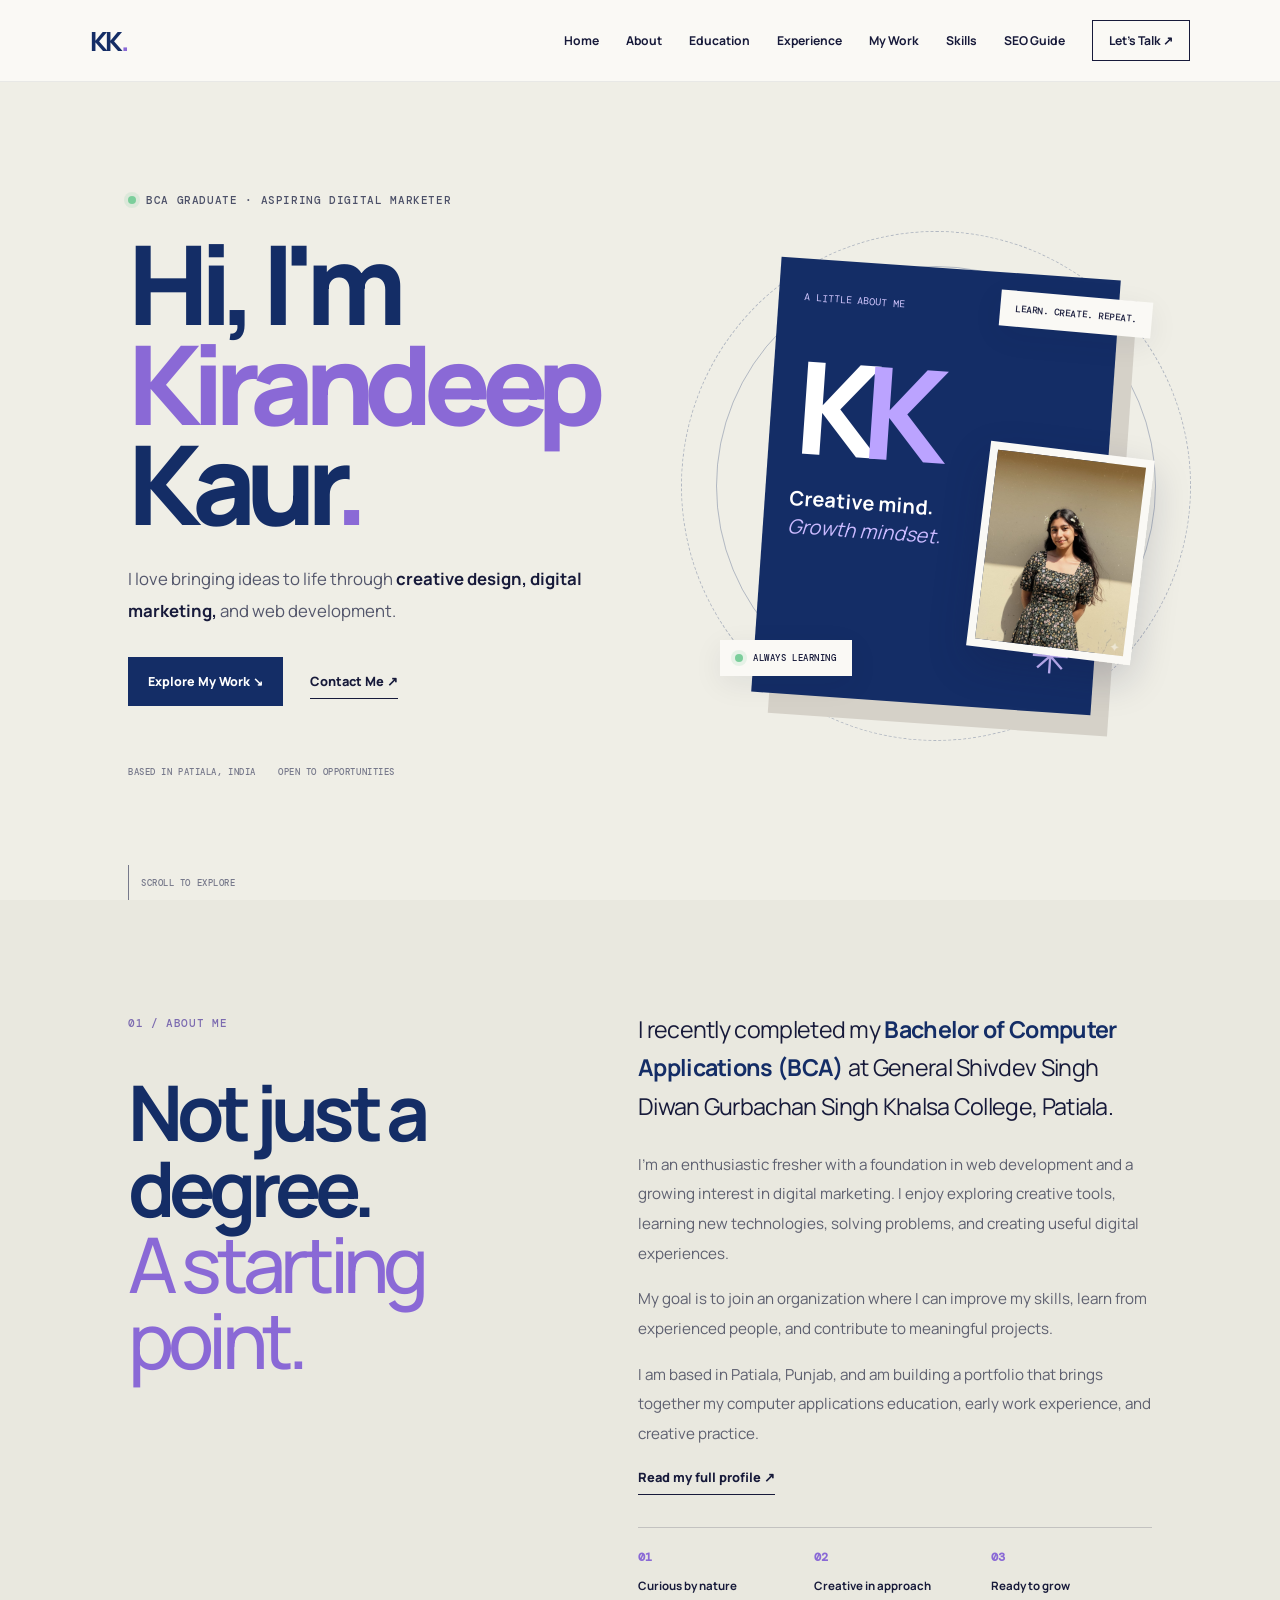
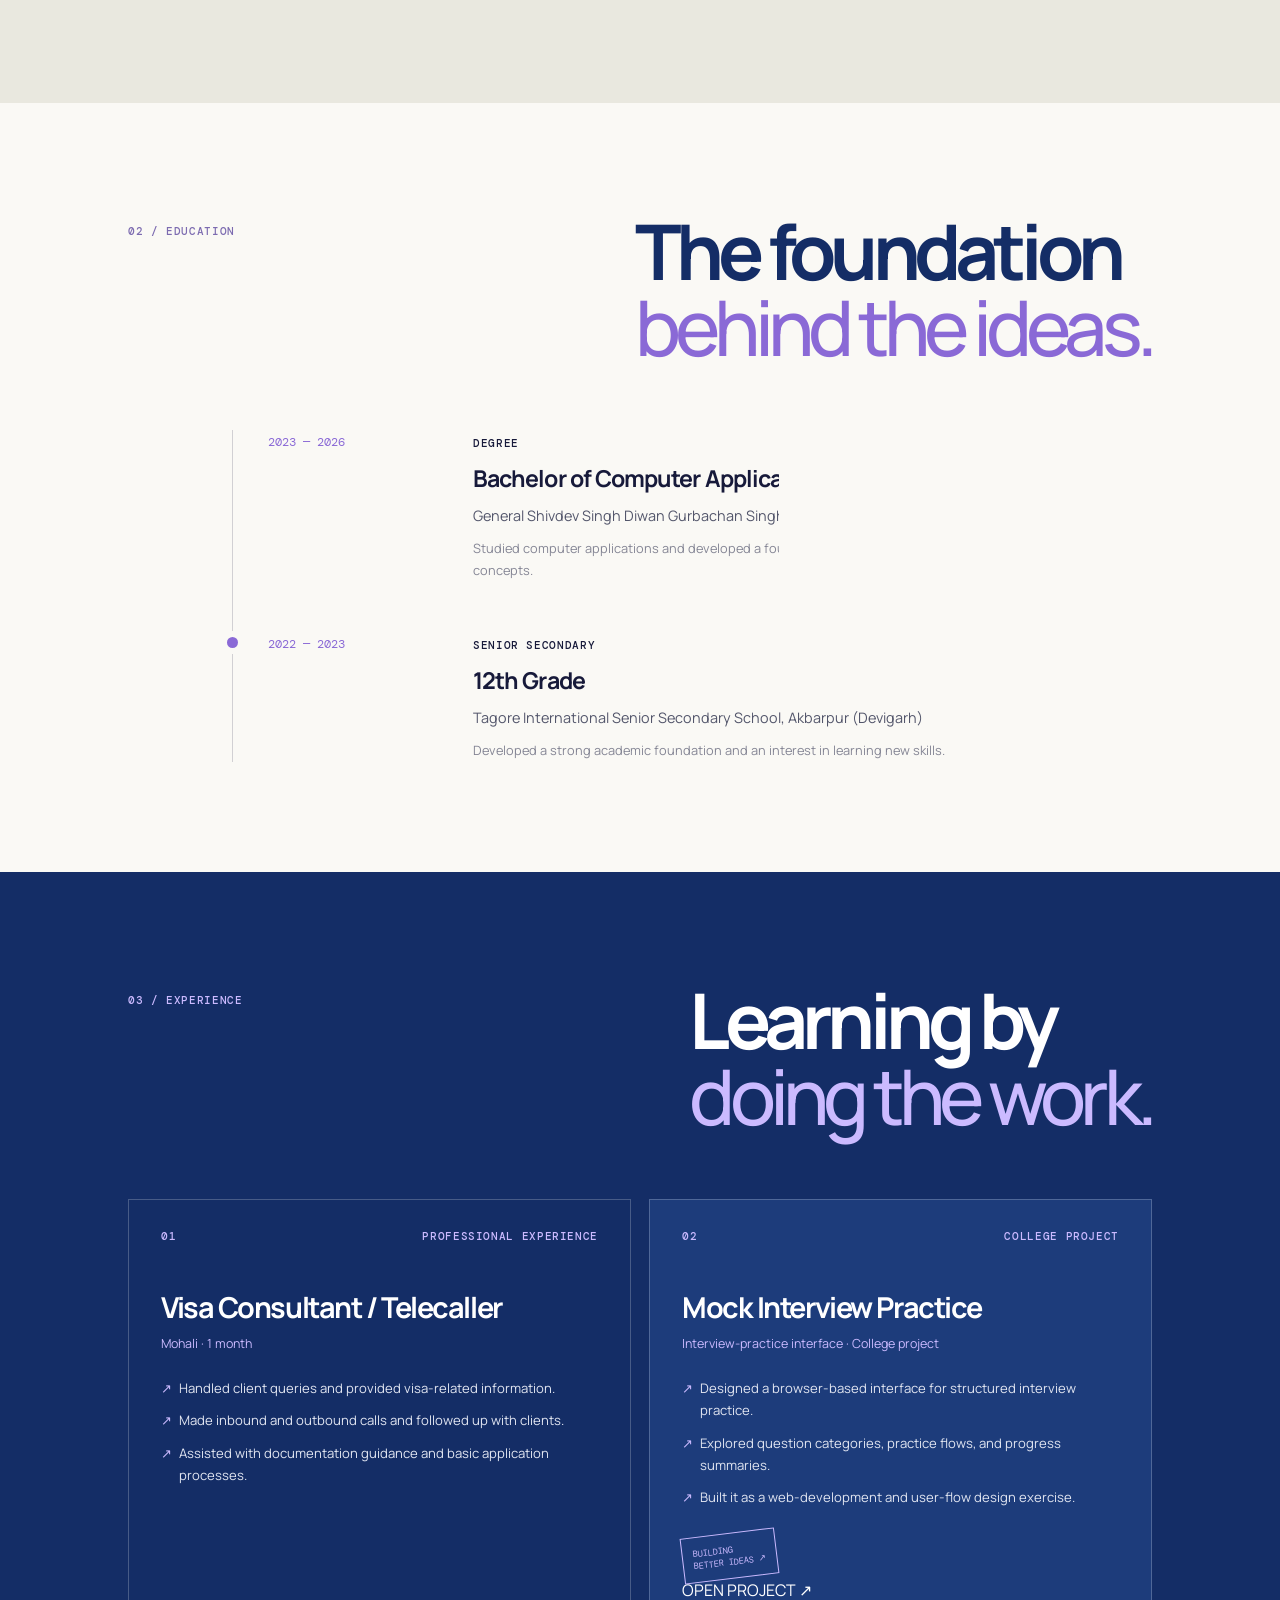
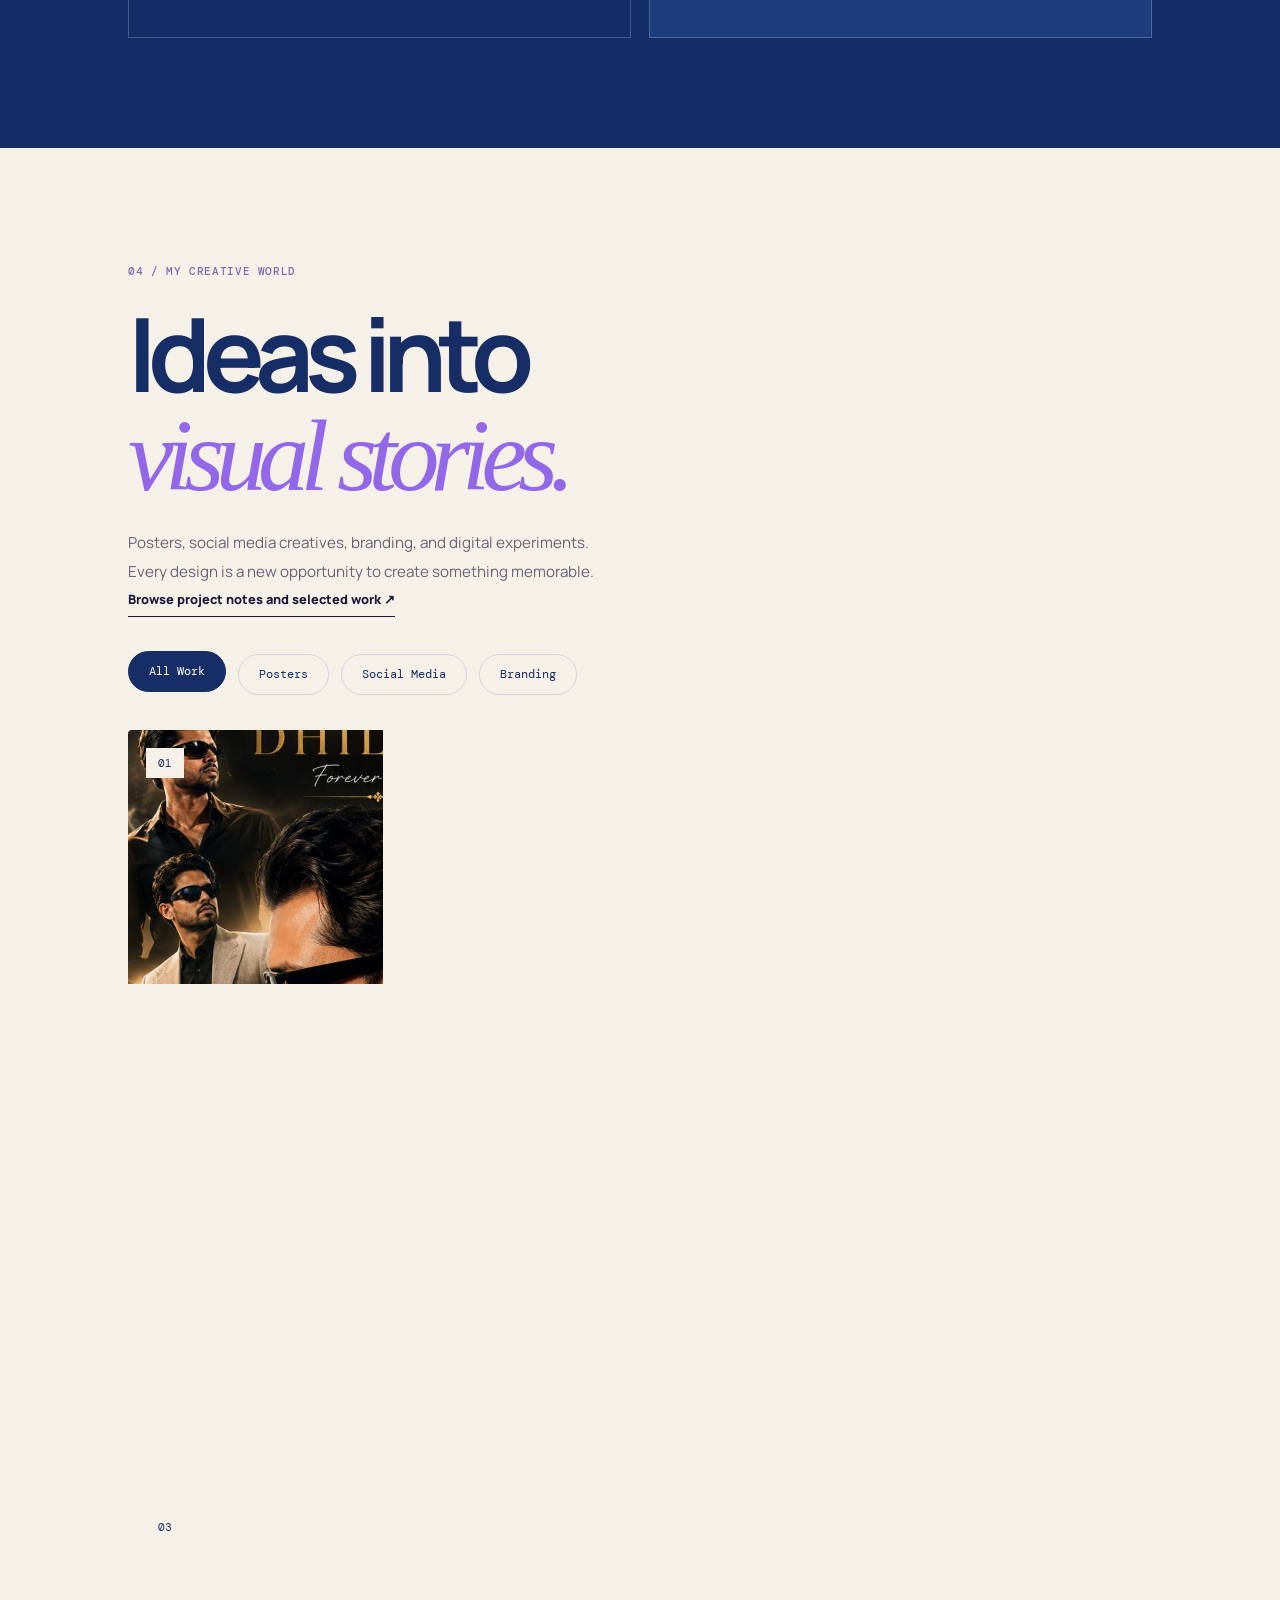
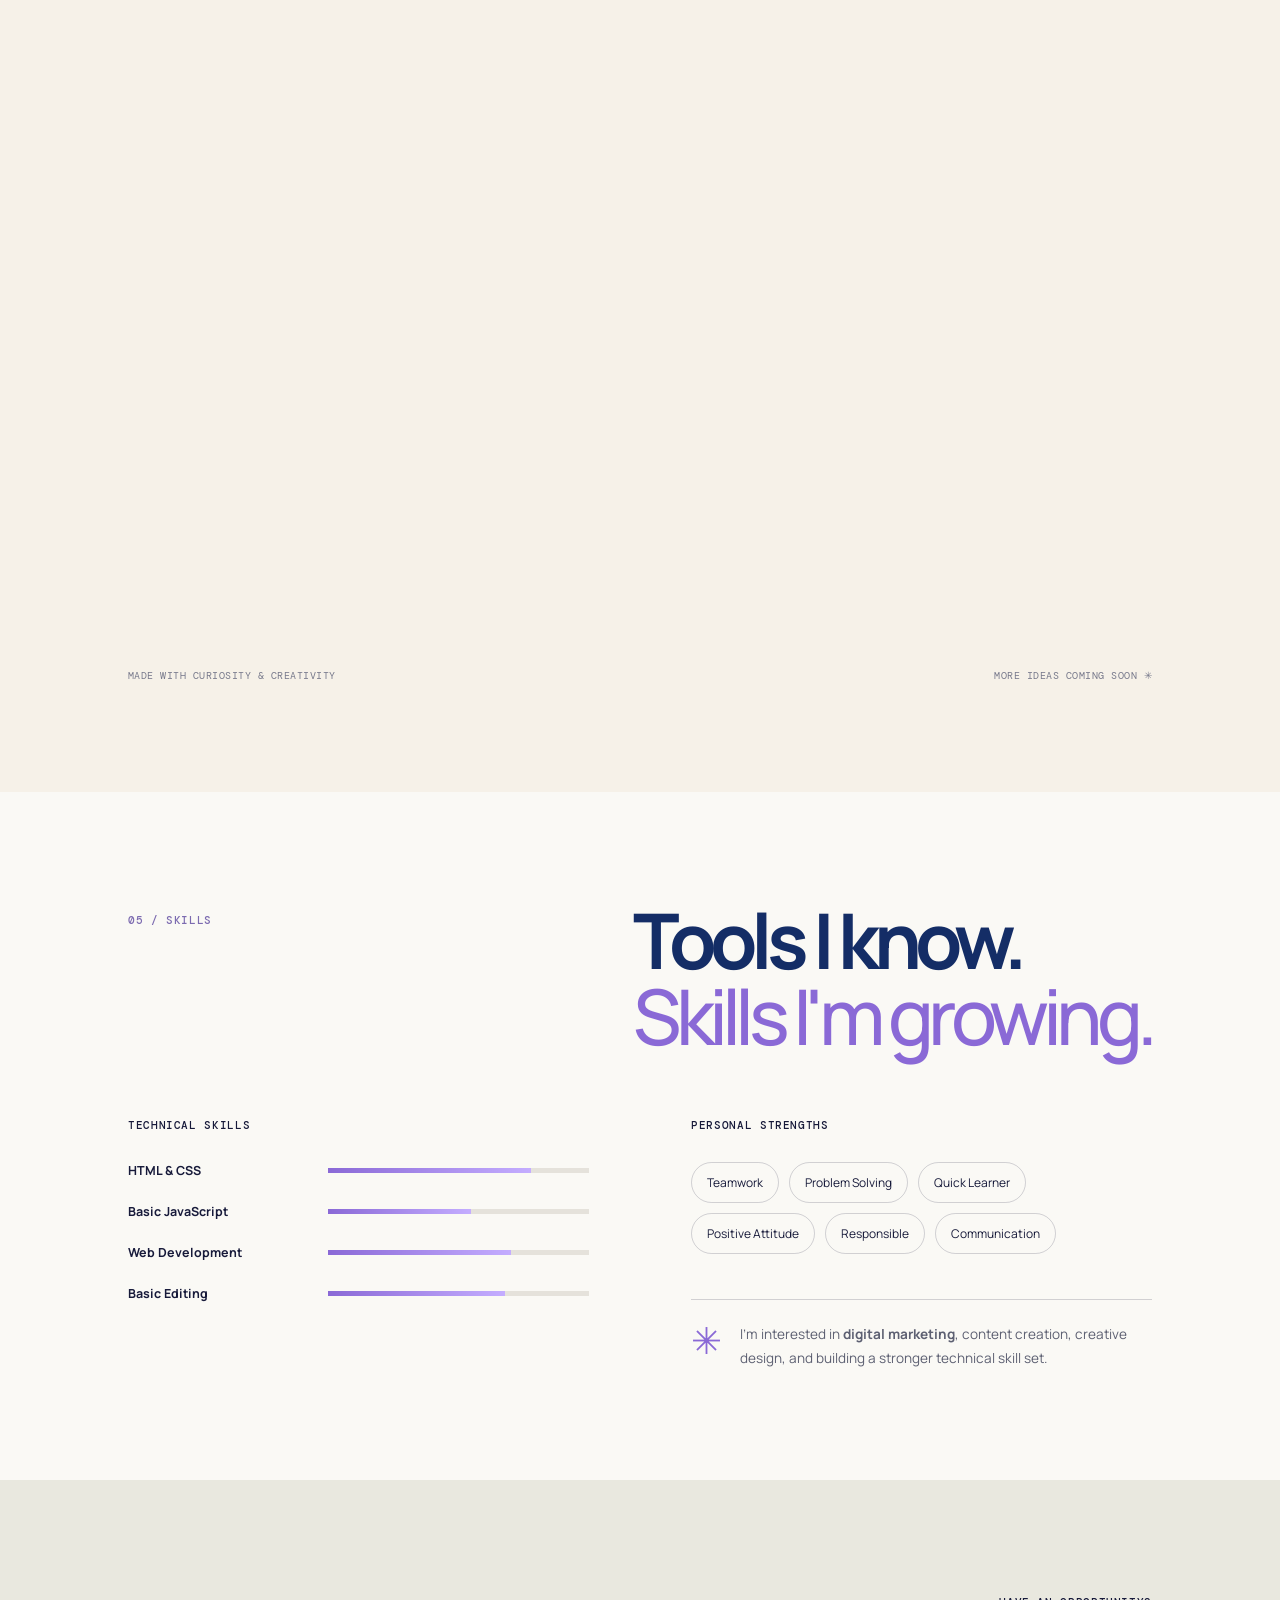
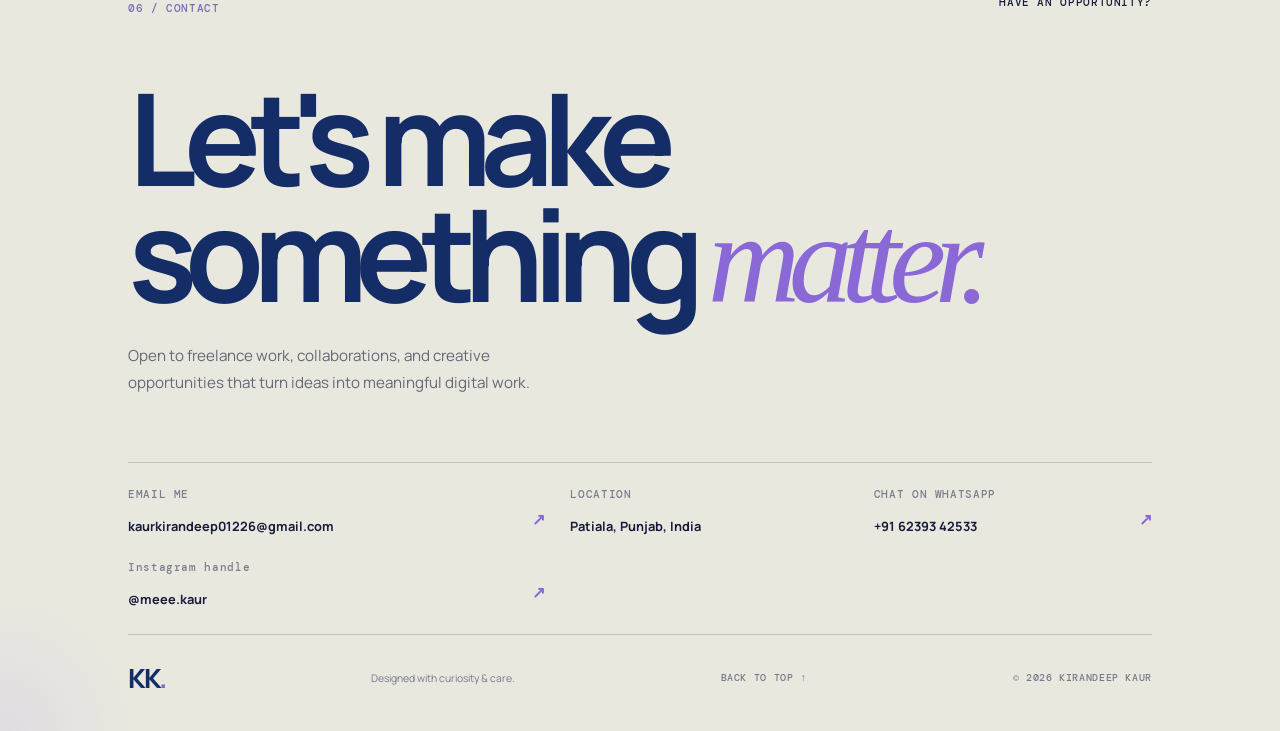
==== commit 7d24b246: "Remove project inquiry form Co-authored-by: Copilot <223556219+Copilot@users.noreply.github.com>" ====
--- a/index.html
+++ b/index.html
@@ -751,104 +751,9 @@
 
 
             <p class="contact-intro reveal">
-                Have a project in mind? Share a few details and tell me
-                what you'd like to create.
+                Open to freelance work, collaborations, and creative
+                opportunities that turn ideas into meaningful digital work.
             </p>
-
-            <form class="project-form reveal" id="projectForm">
-                <div class="form-heading">
-                    <div>
-                        <span class="form-kicker">PROJECT INQUIRY</span>
-                        <h3>Tell me about your idea.</h3>
-                    </div>
-                    <span class="form-step-label" id="formStepLabel" aria-live="polite">
-                        Step 1 of 3
-                    </span>
-                </div>
-
-                <div class="form-progress"
-                     id="formProgress"
-                     role="progressbar"
-                     aria-label="Form progress"
-                     aria-valuemin="1"
-                     aria-valuemax="3"
-                     aria-valuenow="1">
-                    <span id="formProgressBar"></span>
-                </div>
-
-                <fieldset class="form-step" data-form-step="1">
-                    <legend>First, how can I reach you?</legend>
-                    <p class="form-step-hint">Share your contact details so I can get back to you.</p>
-
-                    <div class="form-fields">
-                        <label class="form-field">
-                            <span>Your name <b aria-hidden="true">*</b></span>
-                            <input type="text" name="Name" autocomplete="name" required>
-                        </label>
-
-                        <label class="form-field">
-                            <span>Email address <b aria-hidden="true">*</b></span>
-                            <input type="email" name="Email" autocomplete="email" required>
-                        </label>
-
-                        <label class="form-field">
-                            <span>Phone number <small>(optional)</small></span>
-                            <input type="tel" name="Phone" autocomplete="tel">
-                        </label>
-                    </div>
-                </fieldset>
-
-                <fieldset class="form-step" data-form-step="2" hidden>
-                    <legend>What are you looking to create?</legend>
-                    <p class="form-step-hint">Choose one answer for each question.</p>
-
-                    <div class="form-choice-group">
-                        <span class="form-question">What type of work do you need? <b aria-hidden="true">*</b></span>
-                        <div class="form-choices">
-                            <label><input type="radio" name="Project type" value="Business website" required><span>Business website</span></label>
-                            <label><input type="radio" name="Project type" value="Portfolio"><span>Portfolio</span></label>
-                            <label><input type="radio" name="Project type" value="Online store"><span>Online store</span></label>
-                            <label><input type="radio" name="Project type" value="Landing page"><span>Landing page</span></label>
-                            <label><input type="radio" name="Project type" value="Other"><span>Other</span></label>
-                        </div>
-                    </div>
-
-                    <div class="form-choice-group">
-                        <span class="form-question">Which language should the website use? <b aria-hidden="true">*</b></span>
-                        <div class="form-choices">
-                            <label><input type="radio" name="Website language" value="English" required><span>English</span></label>
-                            <label><input type="radio" name="Website language" value="Punjabi"><span>Punjabi</span></label>
-                            <label><input type="radio" name="Website language" value="Hindi"><span>Hindi</span></label>
-                            <label><input type="radio" name="Website language" value="English and Punjabi"><span>English &amp; Punjabi</span></label>
-                            <label><input type="radio" name="Website language" value="Other"><span>Other</span></label>
-                        </div>
-                    </div>
-                </fieldset>
-
-                <fieldset class="form-step" data-form-step="3" hidden>
-                    <legend>Tell me more about your project.</legend>
-                    <p class="form-step-hint">What should the website do, who is it for, and are there any features or examples you have in mind?</p>
-
-                    <label class="form-field">
-                        <span>Project details <b aria-hidden="true">*</b></span>
-                        <textarea name="Project details" rows="7" required
-                                  placeholder="Describe your idea, goals, features, preferred style, or anything else I should know."></textarea>
-                    </label>
-                </fieldset>
-
-                <div class="form-actions">
-                    <button class="form-button form-button-secondary" id="formBack" type="button" hidden>
-                        ← Back
-                    </button>
-                    <button class="form-button form-button-primary" id="formNext" type="button">
-                        Next step →
-                    </button>
-                    <button class="form-button form-button-primary" id="formSubmit" type="submit" hidden>
-                        Create email inquiry ↗
-                    </button>
-                </div>
-                <p class="form-note">Your answers will be added to an email draft for you to review and send.</p>
-            </form>
 
 
             <div class="contact-details reveal">
--- a/assets/css/style.css
+++ b/assets/css/style.css
@@ -1131,210 +1131,6 @@
     color: #656779;
 }
 
-.project-form {
-    max-width: 850px;
-    margin-top: 55px;
-    padding: clamp(24px, 5vw, 52px);
-    border: 1px solid var(--line);
-    background: rgba(255, 255, 255, 0.58);
-}
-
-.form-heading {
-    display: flex;
-    justify-content: space-between;
-    align-items: flex-end;
-    gap: 20px;
-}
-
-.form-kicker,
-.form-step-label {
-    font: 0.68rem var(--mono);
-    letter-spacing: 0.08em;
-    color: var(--muted);
-}
-
-.form-heading h3 {
-    margin-top: 10px;
-    font-size: clamp(1.7rem, 4vw, 2.5rem);
-    letter-spacing: -0.06em;
-    color: var(--navy);
-}
-
-.form-progress {
-    height: 4px;
-    margin: 25px 0 35px;
-    overflow: hidden;
-    background: rgba(23, 26, 58, 0.1);
-}
-
-.form-progress span {
-    display: block;
-    width: 33.333%;
-    height: 100%;
-    background: var(--purple);
-    transition: width 0.3s ease;
-}
-
-.form-step {
-    min-width: 0;
-    border: 0;
-}
-
-.form-step[hidden],
-.form-actions [hidden] {
-    display: none;
-}
-
-.form-step legend {
-    margin-bottom: 8px;
-    font-size: 1.2rem;
-    font-weight: 700;
-    color: var(--navy);
-}
-
-.form-step-hint {
-    margin-bottom: 24px;
-    font-size: 0.85rem;
-    line-height: 1.7;
-    color: #656779;
-}
-
-.form-fields {
-    display: grid;
-    grid-template-columns: repeat(2, minmax(0, 1fr));
-    gap: 20px;
-}
-
-.form-field {
-    display: grid;
-    gap: 9px;
-    font-size: 0.8rem;
-    font-weight: 600;
-    color: var(--ink);
-}
-
-.form-field b,
-.form-question b {
-    color: var(--purple);
-}
-
-.form-field small {
-    font-weight: 400;
-    color: var(--muted);
-}
-
-.form-field input,
-.form-field textarea {
-    width: 100%;
-    padding: 13px 14px;
-    border: 1px solid rgba(23, 26, 58, 0.2);
-    border-radius: 0;
-    background: var(--paper);
-    color: var(--ink);
-    font: 0.9rem var(--sans);
-}
-
-.form-field textarea {
-    min-height: 170px;
-    resize: vertical;
-    line-height: 1.6;
-}
-
-.form-field input:focus,
-.form-field textarea:focus {
-    border-color: var(--purple);
-}
-
-.form-choice-group + .form-choice-group {
-    margin-top: 26px;
-}
-
-.form-question {
-    display: block;
-    margin-bottom: 12px;
-    font-size: 0.85rem;
-    font-weight: 700;
-}
-
-.form-choices {
-    display: flex;
-    flex-wrap: wrap;
-    gap: 9px;
-}
-
-.form-choices label {
-    position: relative;
-    cursor: pointer;
-}
-
-.form-choices input {
-    position: absolute;
-    width: 1px;
-    height: 1px;
-    opacity: 0;
-}
-
-.form-choices label span {
-    display: block;
-    padding: 10px 14px;
-    border: 1px solid rgba(23, 26, 58, 0.2);
-    font-size: 0.78rem;
-    transition: background 0.2s, color 0.2s, border-color 0.2s;
-}
-
-.form-choices input:checked + span {
-    border-color: var(--navy);
-    background: var(--navy);
-    color: white;
-}
-
-.form-choices input:focus-visible + span {
-    outline: 2px solid var(--purple);
-    outline-offset: 3px;
-}
-
-.form-actions {
-    display: flex;
-    justify-content: flex-end;
-    gap: 12px;
-    margin-top: 32px;
-}
-
-.form-button {
-    min-height: 46px;
-    padding: 0 20px;
-    border: 1px solid var(--navy);
-    cursor: pointer;
-    font-size: 0.78rem;
-    font-weight: 700;
-    transition: transform 0.2s, background 0.2s, color 0.2s;
-}
-
-.form-button:hover {
-    transform: translateY(-2px);
-}
-
-.form-button-primary {
-    background: var(--navy);
-    color: white;
-}
-
-.form-button-primary:hover {
-    background: var(--purple);
-    border-color: var(--purple);
-}
-
-.form-button-secondary {
-    background: transparent;
-    color: var(--navy);
-}
-
-.form-note {
-    margin-top: 16px;
-    font-size: 0.72rem;
-    line-height: 1.6;
-    color: var(--muted);
-}
 
 .contact-details {
     display: grid;
@@ -1847,33 +1643,6 @@
         gap: 25px;
     }
 
-    .form-fields {
-        grid-template-columns: 1fr;
-    }
-
-    .form-heading {
-        align-items: flex-start;
-        flex-direction: column;
-        gap: 8px;
-    }
-
-    .form-choices {
-        display: grid;
-        grid-template-columns: 1fr 1fr;
-    }
-
-    .form-choices label span {
-        height: 100%;
-    }
-
-    .form-actions {
-        justify-content: stretch;
-    }
-
-    .form-button {
-        flex: 1;
-    }
-
     .contact-details > div {
         grid-column: auto;
     }
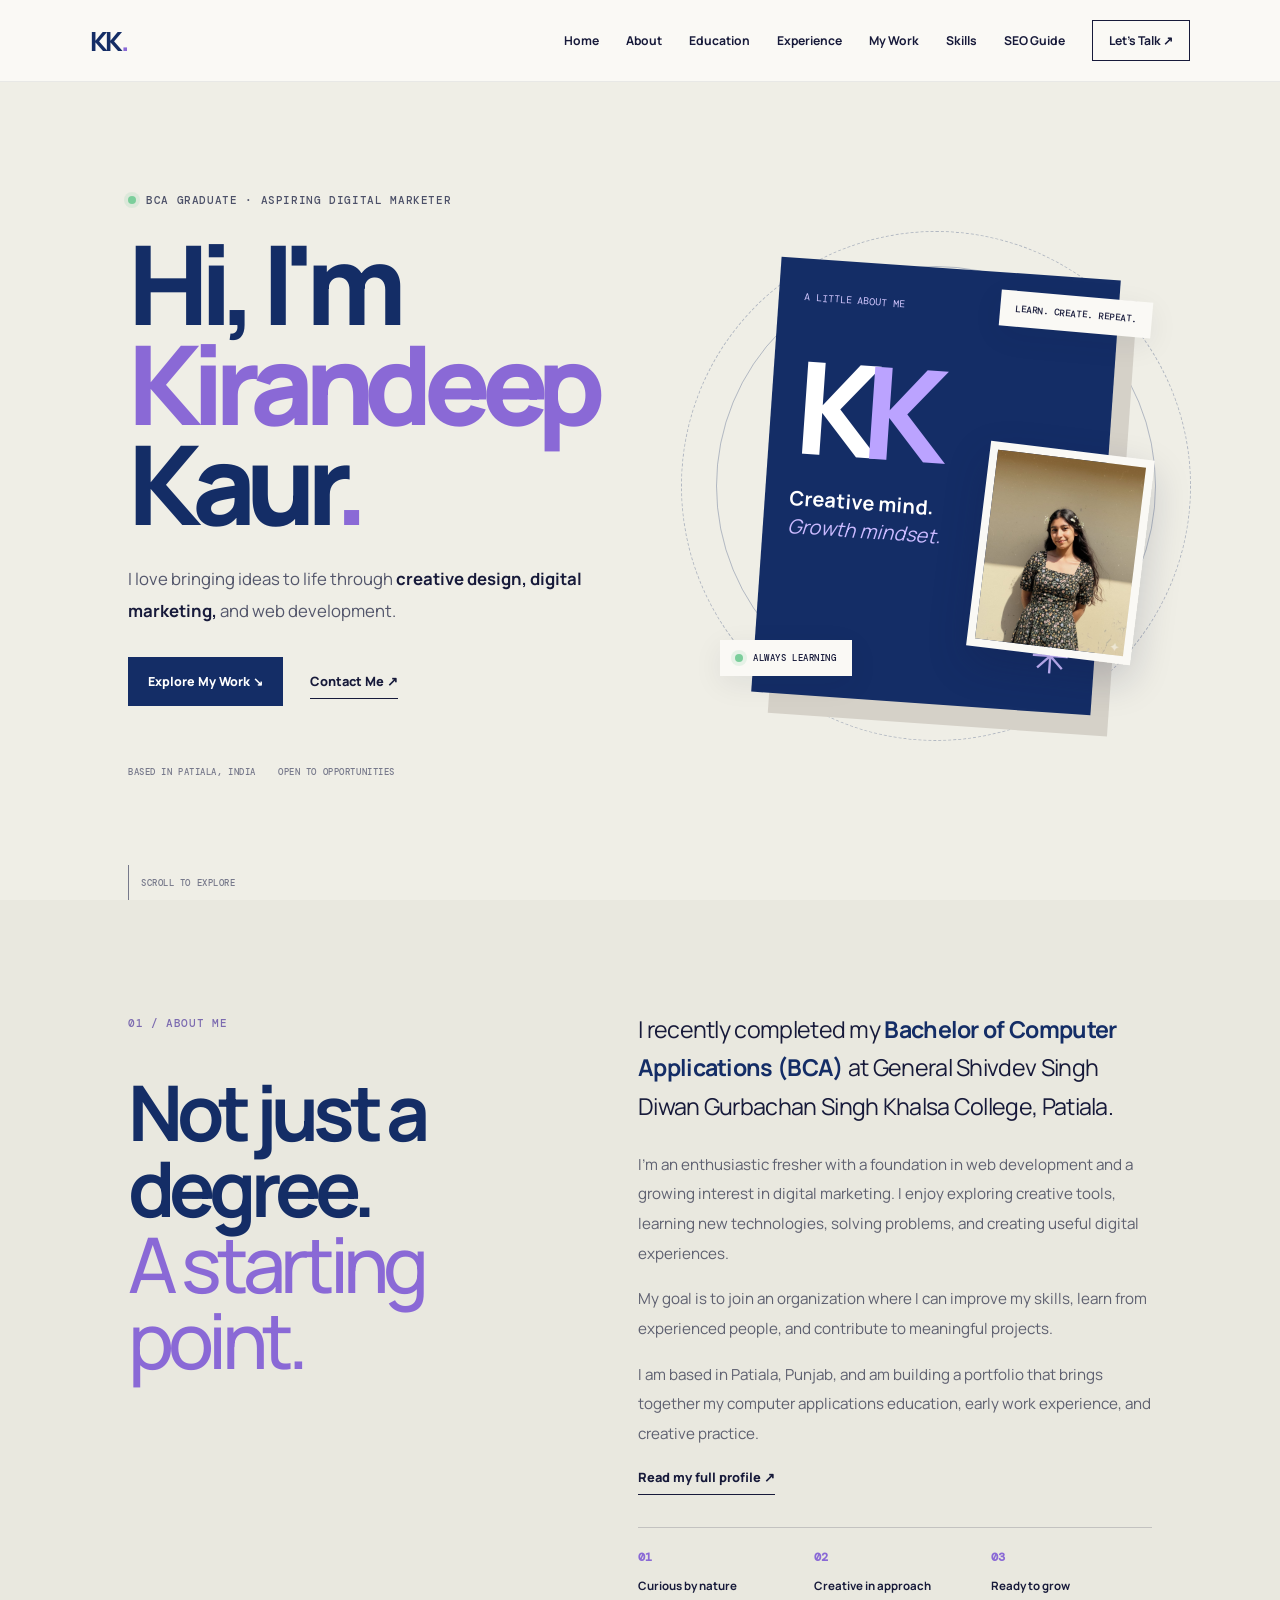
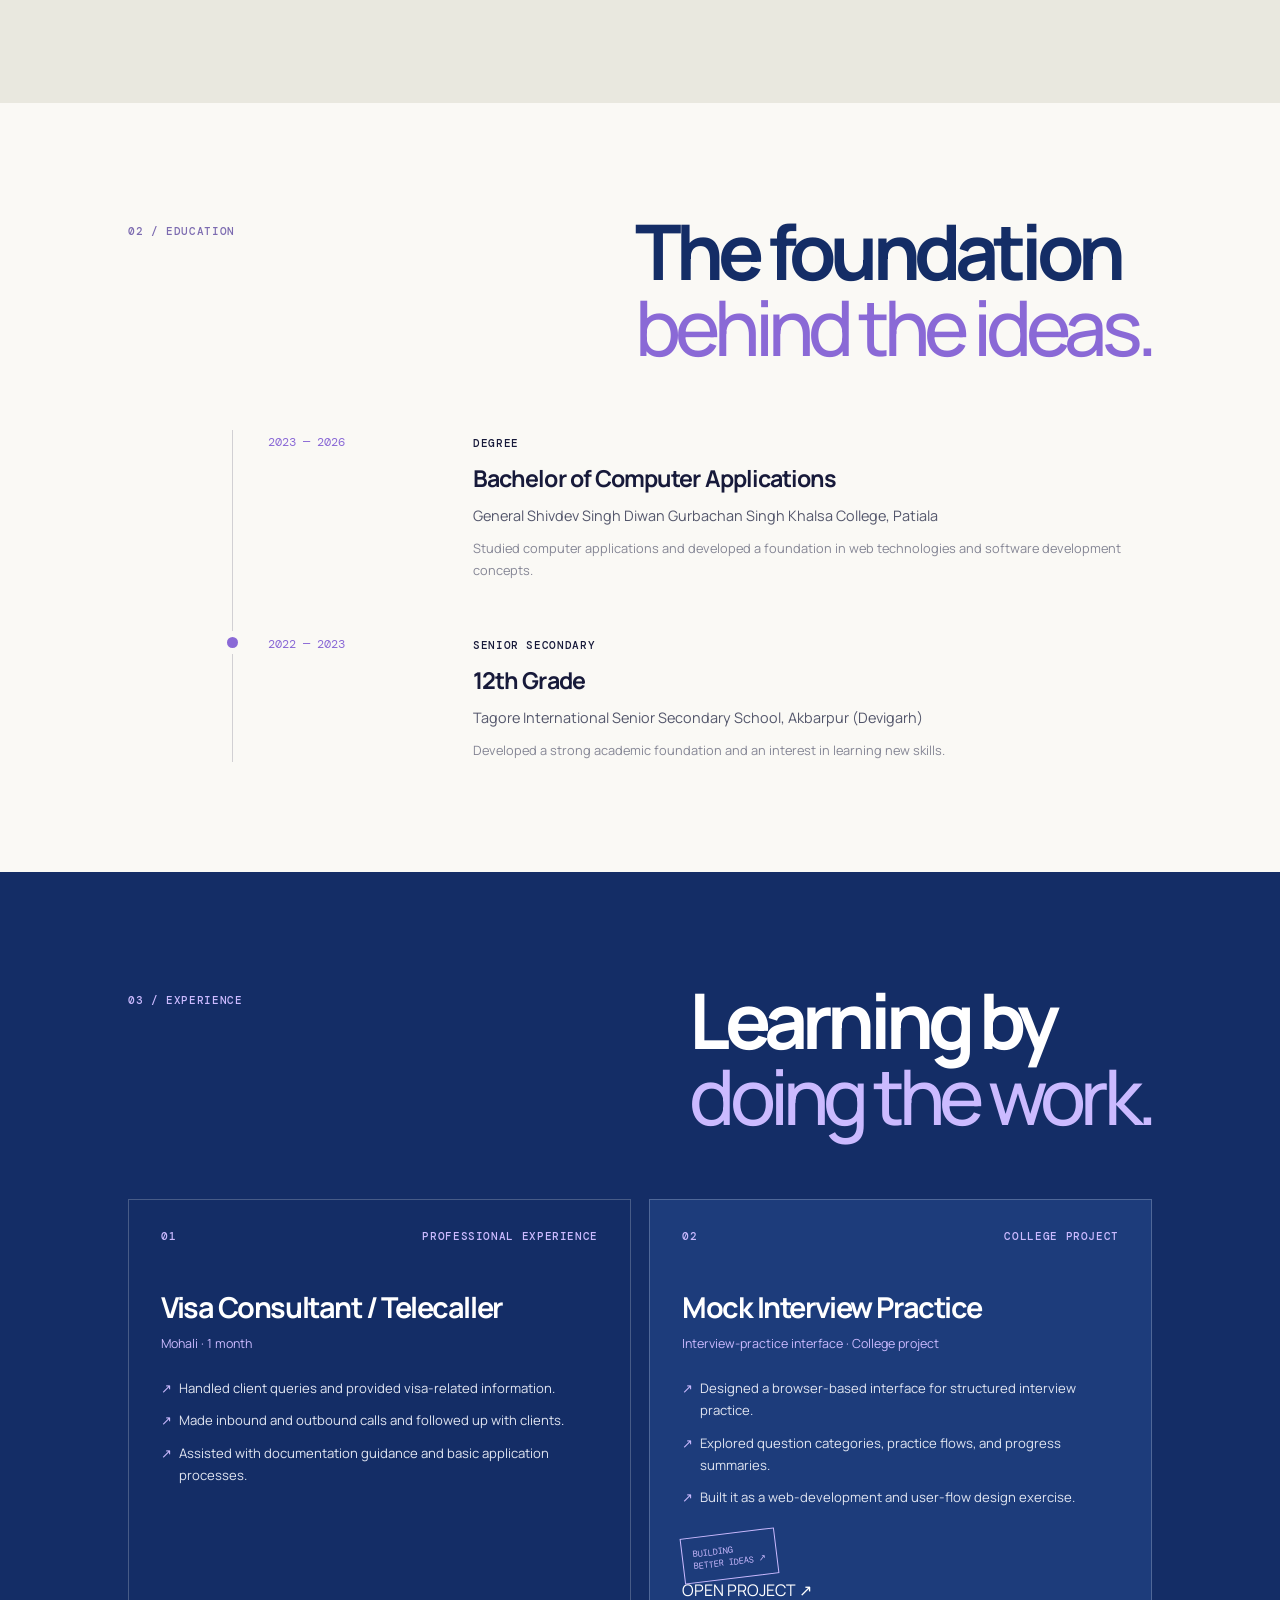
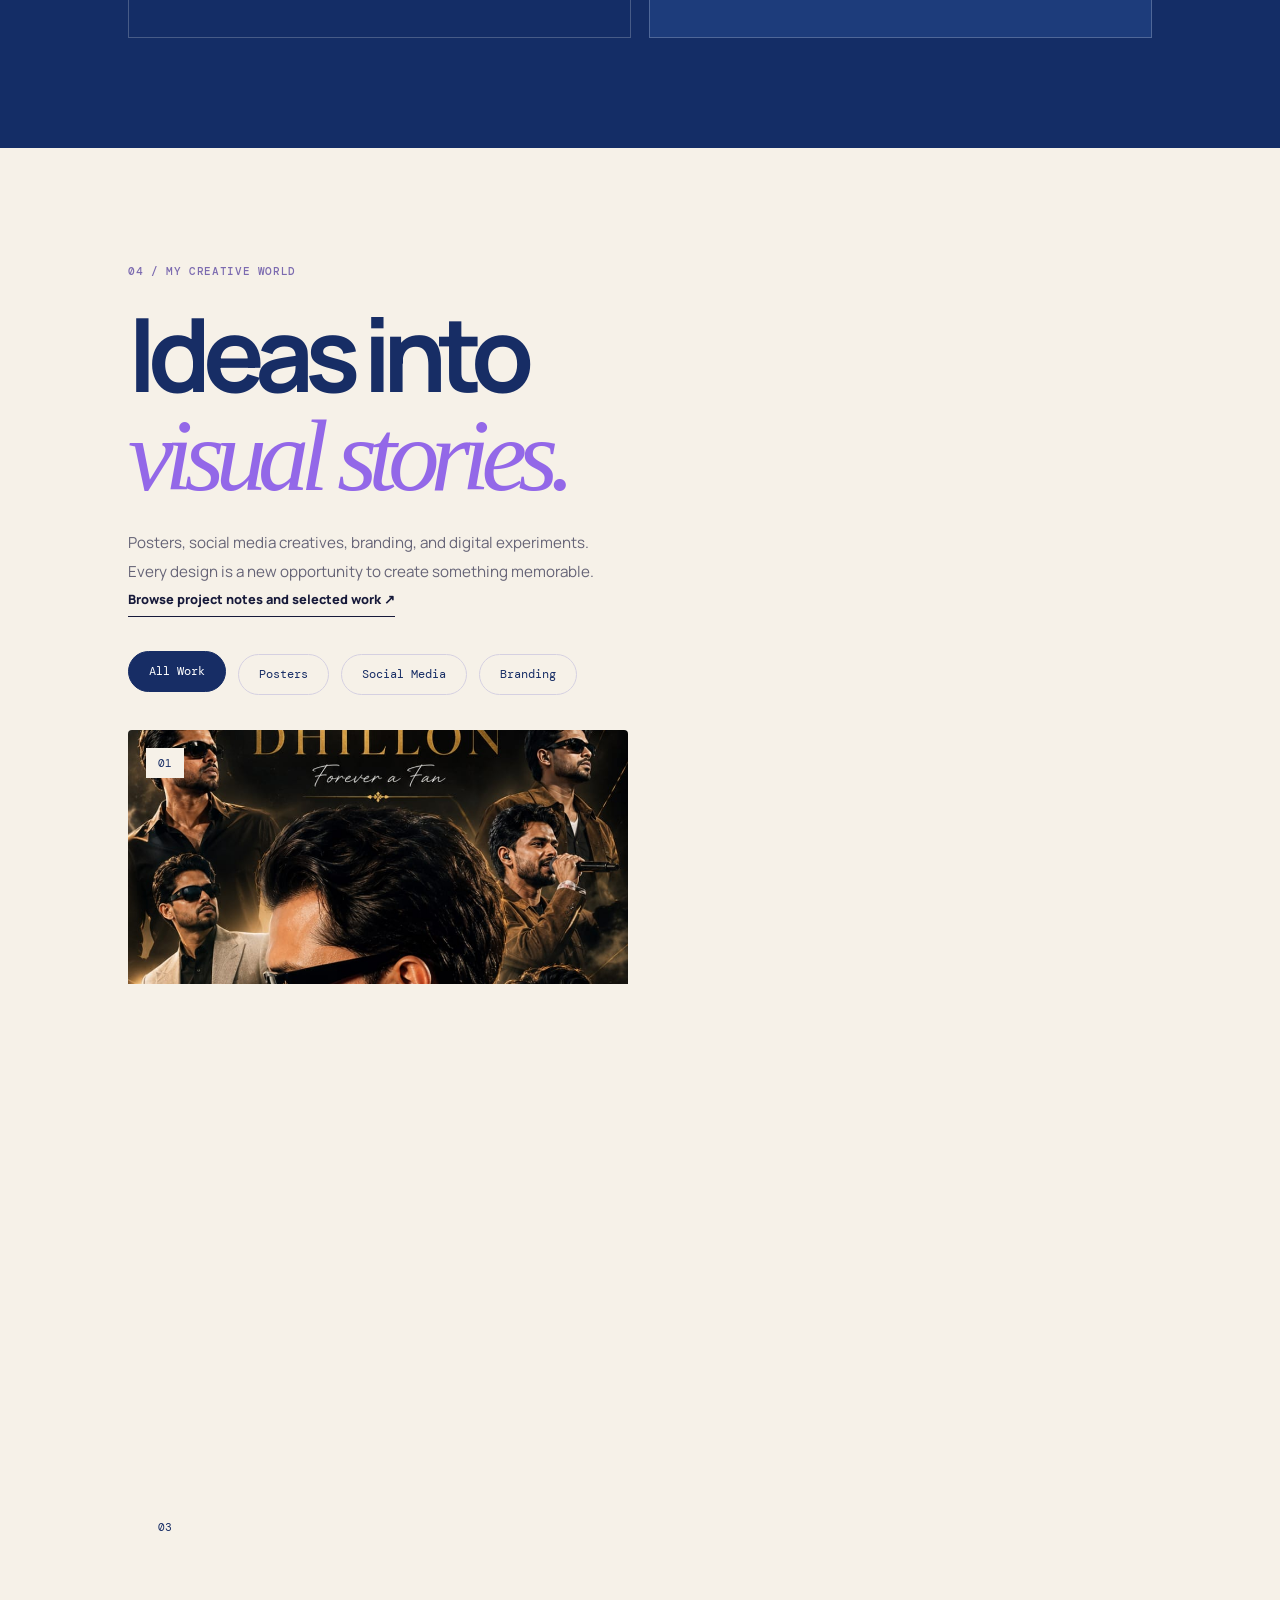
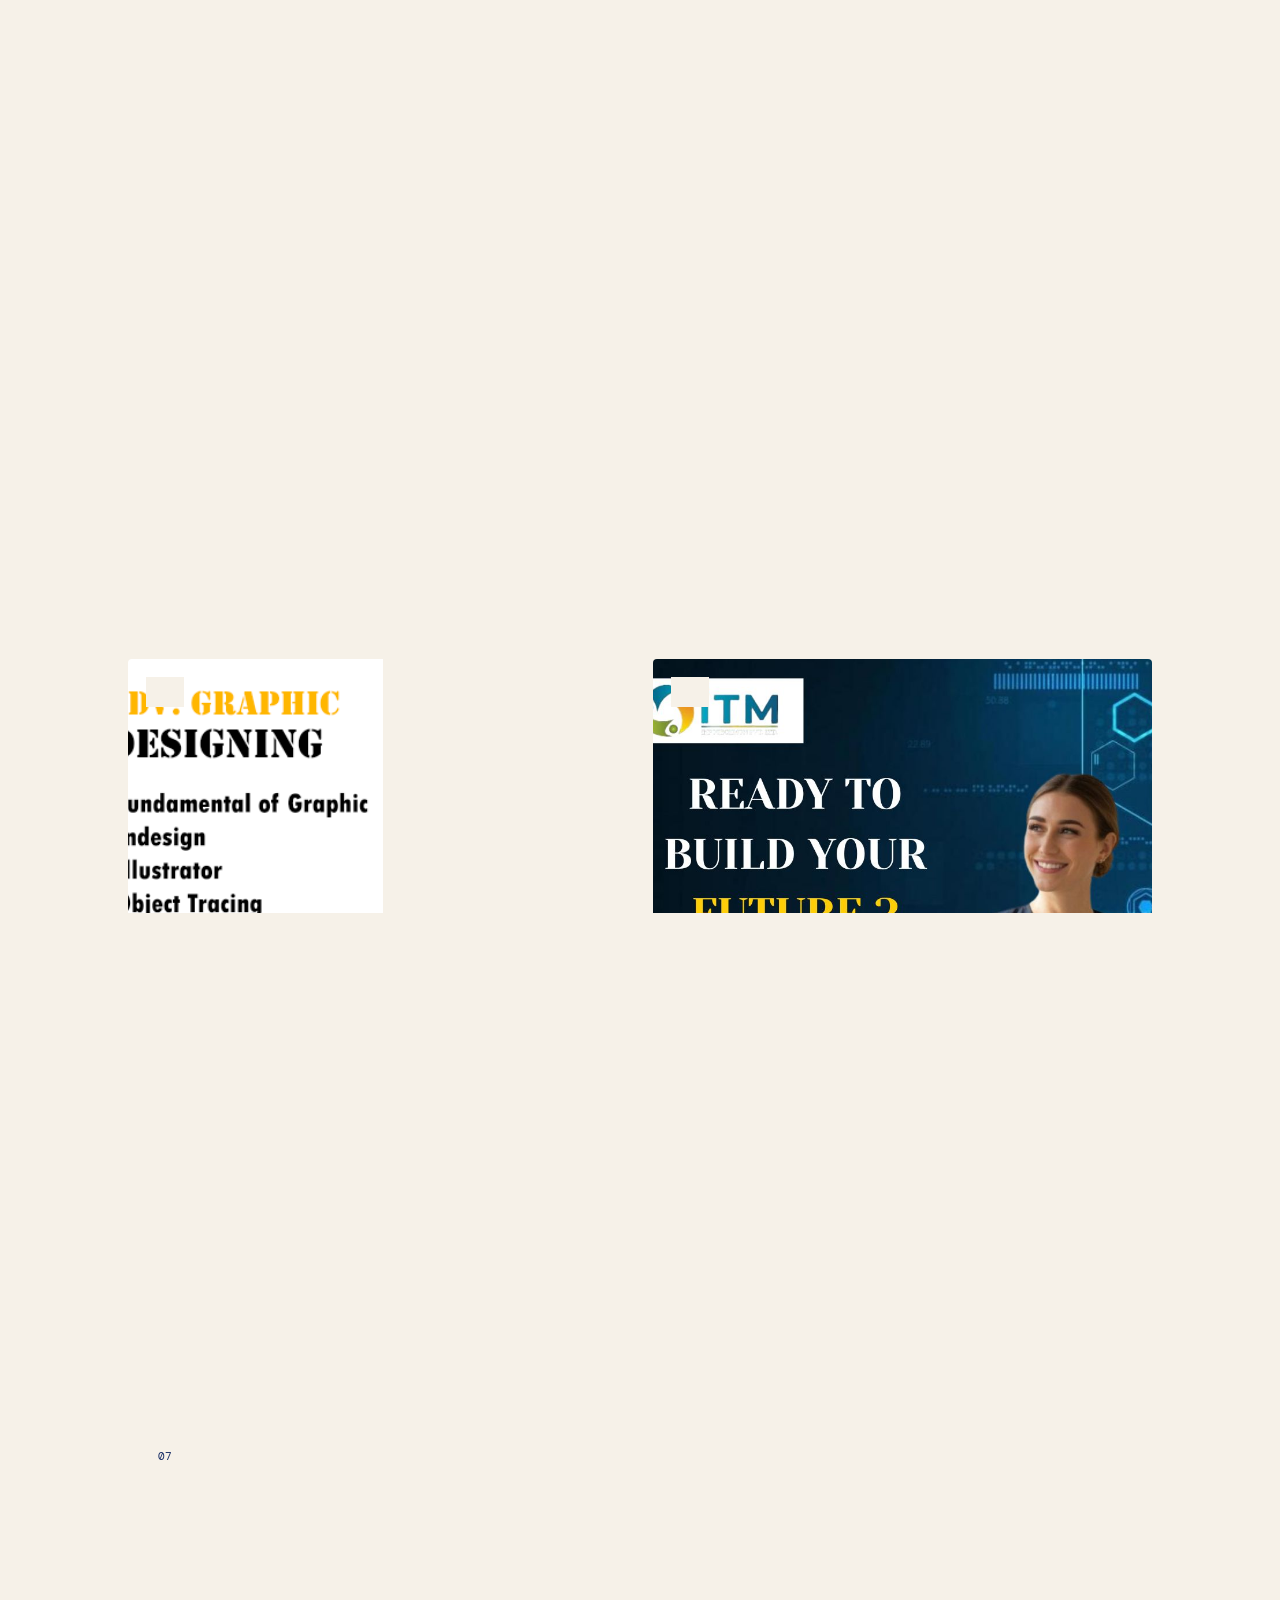
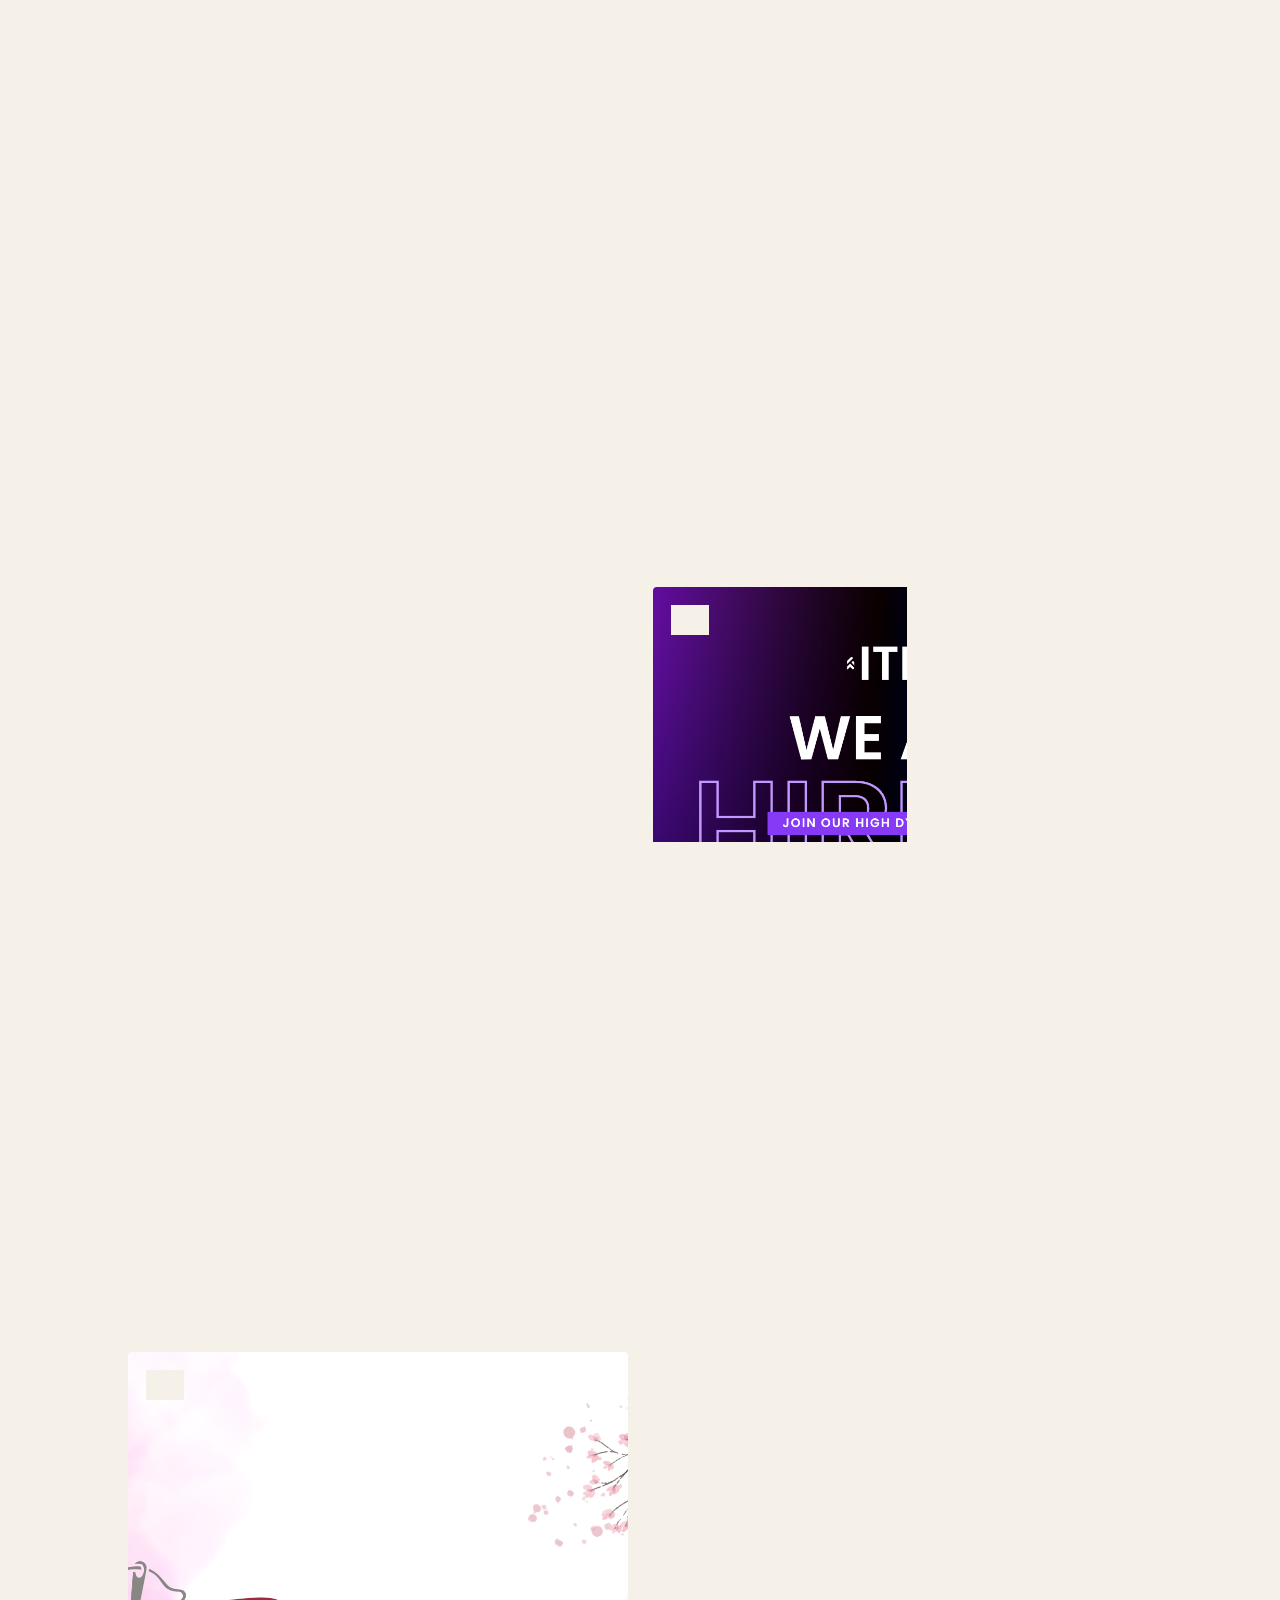
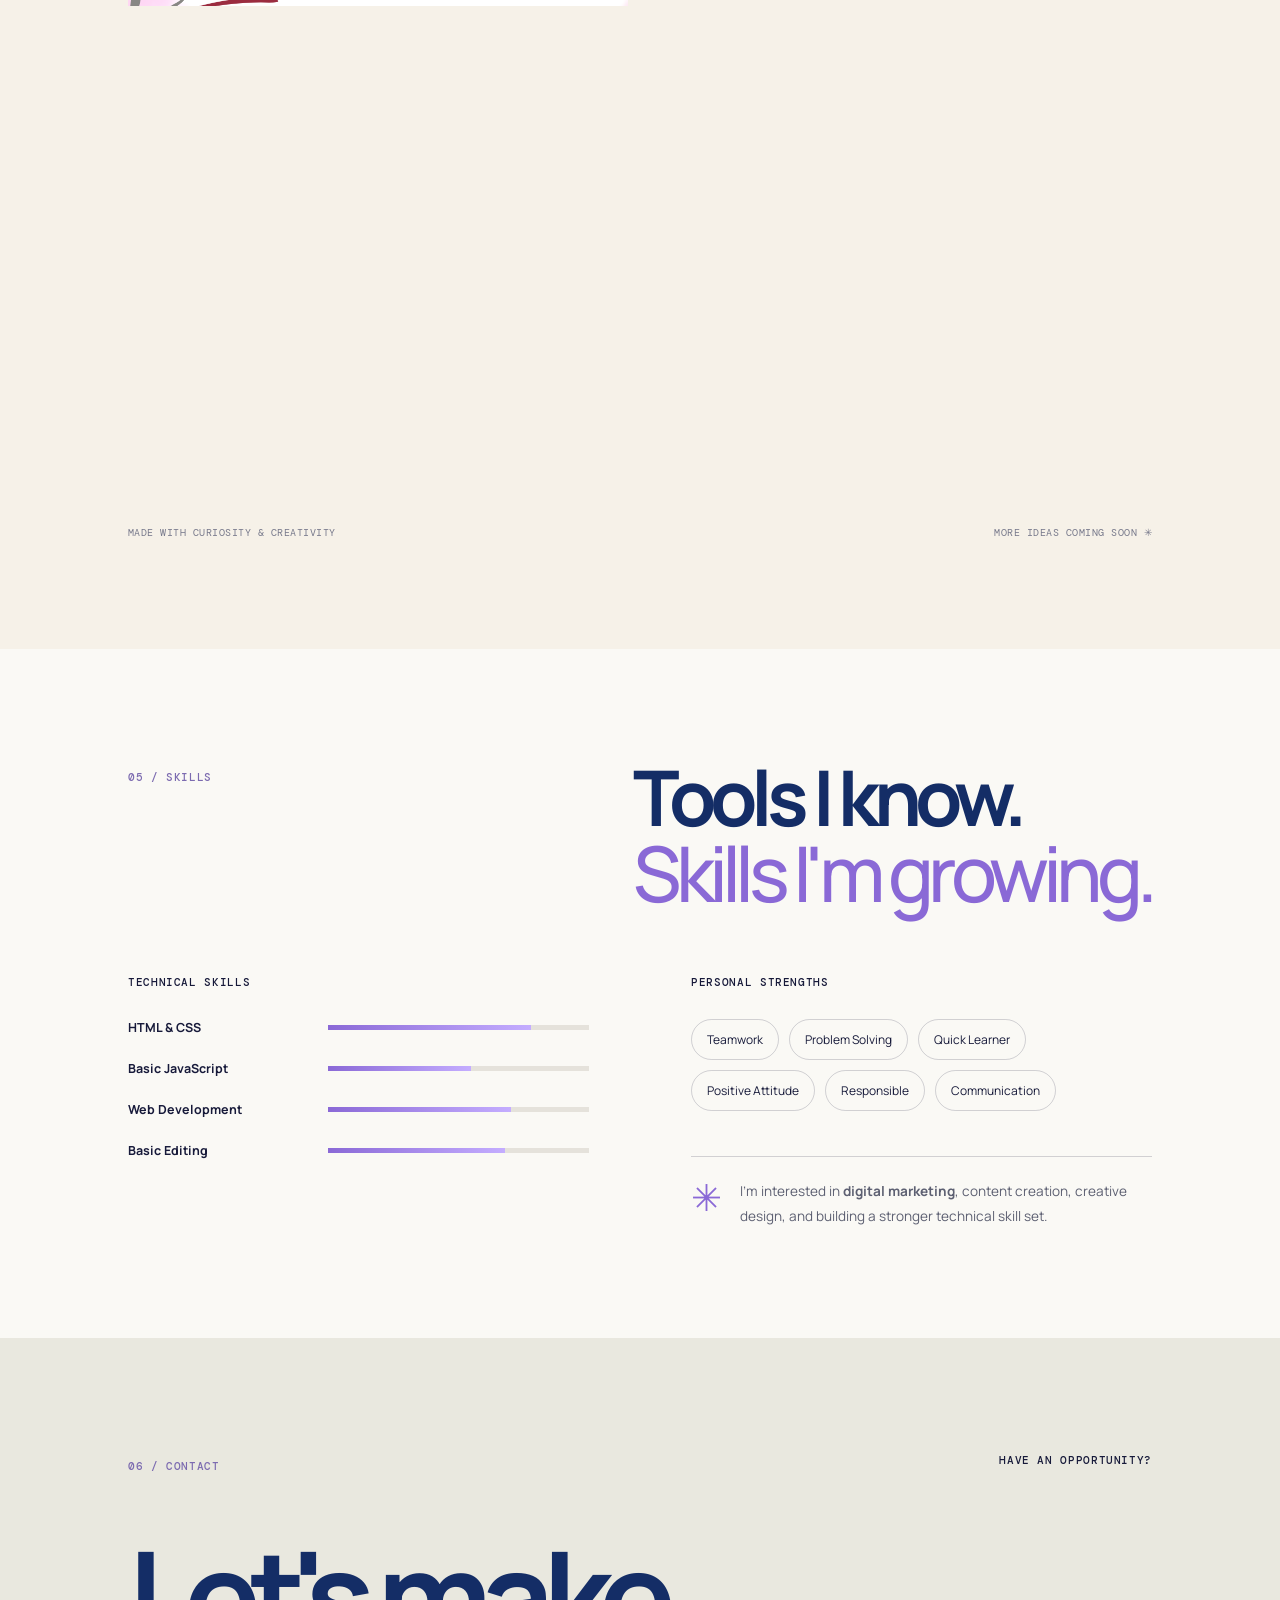
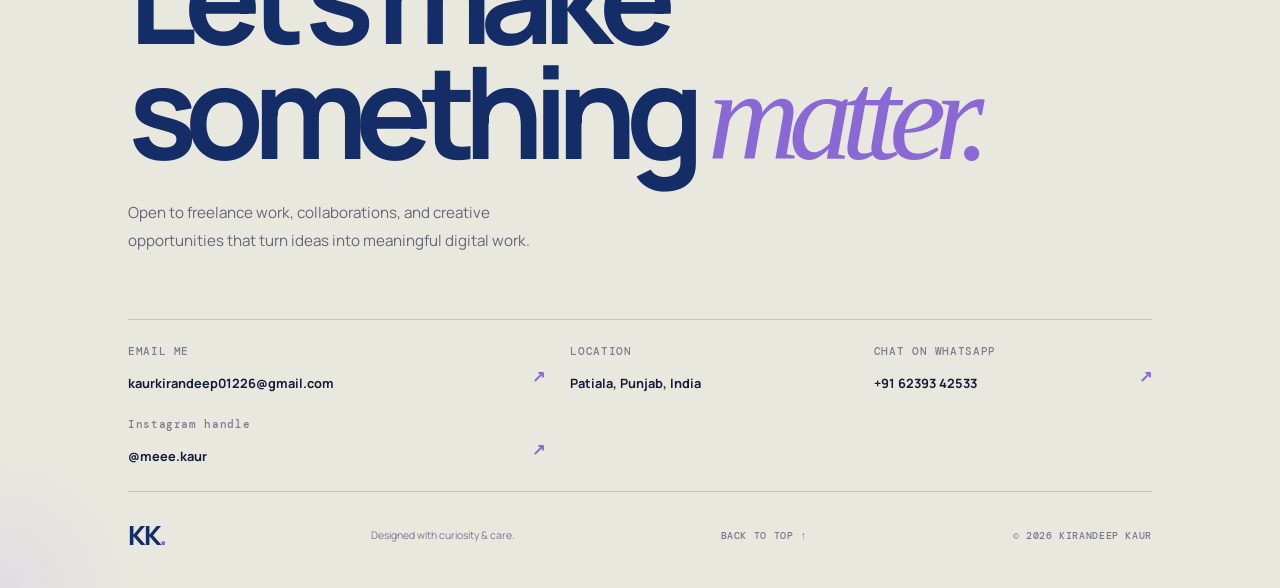
==== commit c576272c: "Add unused images to creative work gallery Co-authored-by: Copilot <223556219+Copilot@users.noreply." ====
--- a/index.html
+++ b/index.html
@@ -619,6 +619,301 @@
 
                 </article>
 
+
+                <!-- ADDITIONAL POSTER DESIGNS -->
+                <article class="work-card reveal"
+                         data-category="poster">
+
+                    <div class="work-image">
+
+                        <img src="assets/images/max%20pster.PNG"
+                             alt="Max Computer graphic designing course poster"
+                             loading="lazy">
+
+                        <span class="work-number">05</span>
+
+                        <a href="assets/images/max%20pster.PNG"
+                           target="_blank"
+                           rel="noopener"
+                           class="work-open"
+                           aria-label="Open Max Computer graphic designing course poster">
+                            ↗
+                        </a>
+
+                        <span class="work-overlay">
+                            VIEW DESIGN ↗
+                        </span>
+
+                    </div>
+
+                    <div class="work-info">
+
+                        <div>
+                            <span class="work-type">
+                                POSTER DESIGN
+                            </span>
+
+                            <h3>Graphic Design Course</h3>
+                        </div>
+
+                        <span class="work-arrow">↗</span>
+
+                    </div>
+
+                </article>
+
+
+                <article class="work-card reveal"
+                         data-category="poster">
+
+                    <div class="work-image">
+
+                        <img src="assets/images/professional.jpg"
+                             alt="Professional skills and career development poster"
+                             loading="lazy">
+
+                        <span class="work-number">06</span>
+
+                        <a href="assets/images/professional.jpg"
+                           target="_blank"
+                           rel="noopener"
+                           class="work-open"
+                           aria-label="Open professional skills and career development poster">
+                            ↗
+                        </a>
+
+                        <span class="work-overlay">
+                            VIEW DESIGN ↗
+                        </span>
+
+                    </div>
+
+                    <div class="work-info">
+
+                        <div>
+                            <span class="work-type">
+                                POSTER DESIGN
+                            </span>
+
+                            <h3>Build Your Future</h3>
+                        </div>
+
+                        <span class="work-arrow">↗</span>
+
+                    </div>
+
+                </article>
+
+
+                <article class="work-card reveal"
+                         data-category="poster">
+
+                    <div class="work-image">
+
+                        <img src="assets/images/SKILL.jpg"
+                             alt="Poster promoting digital, design, and development skills"
+                             loading="lazy">
+
+                        <span class="work-number">07</span>
+
+                        <a href="assets/images/SKILL.jpg"
+                           target="_blank"
+                           rel="noopener"
+                           class="work-open"
+                           aria-label="Open digital and design skills poster">
+                            ↗
+                        </a>
+
+                        <span class="work-overlay">
+                            VIEW DESIGN ↗
+                        </span>
+
+                    </div>
+
+                    <div class="work-info">
+
+                        <div>
+                            <span class="work-type">
+                                POSTER DESIGN
+                            </span>
+
+                            <h3>Skills Get You Hired</h3>
+                        </div>
+
+                        <span class="work-arrow">↗</span>
+
+                    </div>
+
+                </article>
+
+
+                <article class="work-card reveal"
+                         data-category="poster">
+
+                    <div class="work-image">
+
+                        <img src="Turn%20Knowledge%20into%20Skills%2C%20Skills%20into%20Success..jpg"
+                             alt="Turn knowledge into skills and skills into success poster"
+                             loading="lazy">
+
+                        <span class="work-number">08</span>
+
+                        <a href="Turn%20Knowledge%20into%20Skills%2C%20Skills%20into%20Success..jpg"
+                           target="_blank"
+                           rel="noopener"
+                           class="work-open"
+                           aria-label="Open the Turn Knowledge into Skills poster">
+                            ↗
+                        </a>
+
+                        <span class="work-overlay">
+                            VIEW DESIGN ↗
+                        </span>
+
+                    </div>
+
+                    <div class="work-info">
+
+                        <div>
+                            <span class="work-type">
+                                POSTER DESIGN
+                            </span>
+
+                            <h3>Knowledge into Skills</h3>
+                        </div>
+
+                        <span class="work-arrow">↗</span>
+
+                    </div>
+
+                </article>
+
+
+                <article class="work-card reveal"
+                         data-category="poster">
+
+                    <div class="work-image">
+
+                        <img src="food%20portfolio.jpeg"
+                             alt="Food portfolio design for quality food and healthy living"
+                             loading="lazy">
+
+                        <span class="work-number">09</span>
+
+                        <a href="food%20portfolio.jpeg"
+                           target="_blank"
+                           rel="noopener"
+                           class="work-open"
+                           aria-label="Open the food portfolio design">
+                            ↗
+                        </a>
+
+                        <span class="work-overlay">
+                            VIEW DESIGN ↗
+                        </span>
+
+                    </div>
+
+                    <div class="work-info">
+
+                        <div>
+                            <span class="work-type">
+                                POSTER DESIGN
+                            </span>
+
+                            <h3>Food Portfolio</h3>
+                        </div>
+
+                        <span class="work-arrow">↗</span>
+
+                    </div>
+
+                </article>
+
+
+                <article class="work-card reveal"
+                         data-category="poster">
+
+                    <div class="work-image">
+
+                        <img src="hirring(ITM).png"
+                             alt="ITM hiring poster for students and website developers"
+                             loading="lazy">
+
+                        <span class="work-number">10</span>
+
+                        <a href="hirring(ITM).png"
+                           target="_blank"
+                           rel="noopener"
+                           class="work-open"
+                           aria-label="Open the ITM hiring poster">
+                            ↗
+                        </a>
+
+                        <span class="work-overlay">
+                            VIEW DESIGN ↗
+                        </span>
+
+                    </div>
+
+                    <div class="work-info">
+
+                        <div>
+                            <span class="work-type">
+                                POSTER DESIGN
+                            </span>
+
+                            <h3>ITM Hiring</h3>
+                        </div>
+
+                        <span class="work-arrow">↗</span>
+
+                    </div>
+
+                </article>
+
+
+                <article class="work-card reveal"
+                         data-category="branding">
+
+                    <div class="work-image">
+
+                        <img src="thanku_card.png"
+                             alt="Floral thank-you card design for NoOrani Collections"
+                             loading="lazy">
+
+                        <span class="work-number">11</span>
+
+                        <a href="thanku_card.png"
+                           target="_blank"
+                           rel="noopener"
+                           class="work-open"
+                           aria-label="Open the NoOrani Collections thank-you card design">
+                            ↗
+                        </a>
+
+                        <span class="work-overlay">
+                            VIEW DESIGN ↗
+                        </span>
+
+                    </div>
+
+                    <div class="work-info">
+
+                        <div>
+                            <span class="work-type">
+                                BRANDING
+                            </span>
+
+                            <h3>Thank You Card</h3>
+                        </div>
+
+                        <span class="work-arrow">↗</span>
+
+                    </div>
+
+                </article>
+
             </div>
 
 
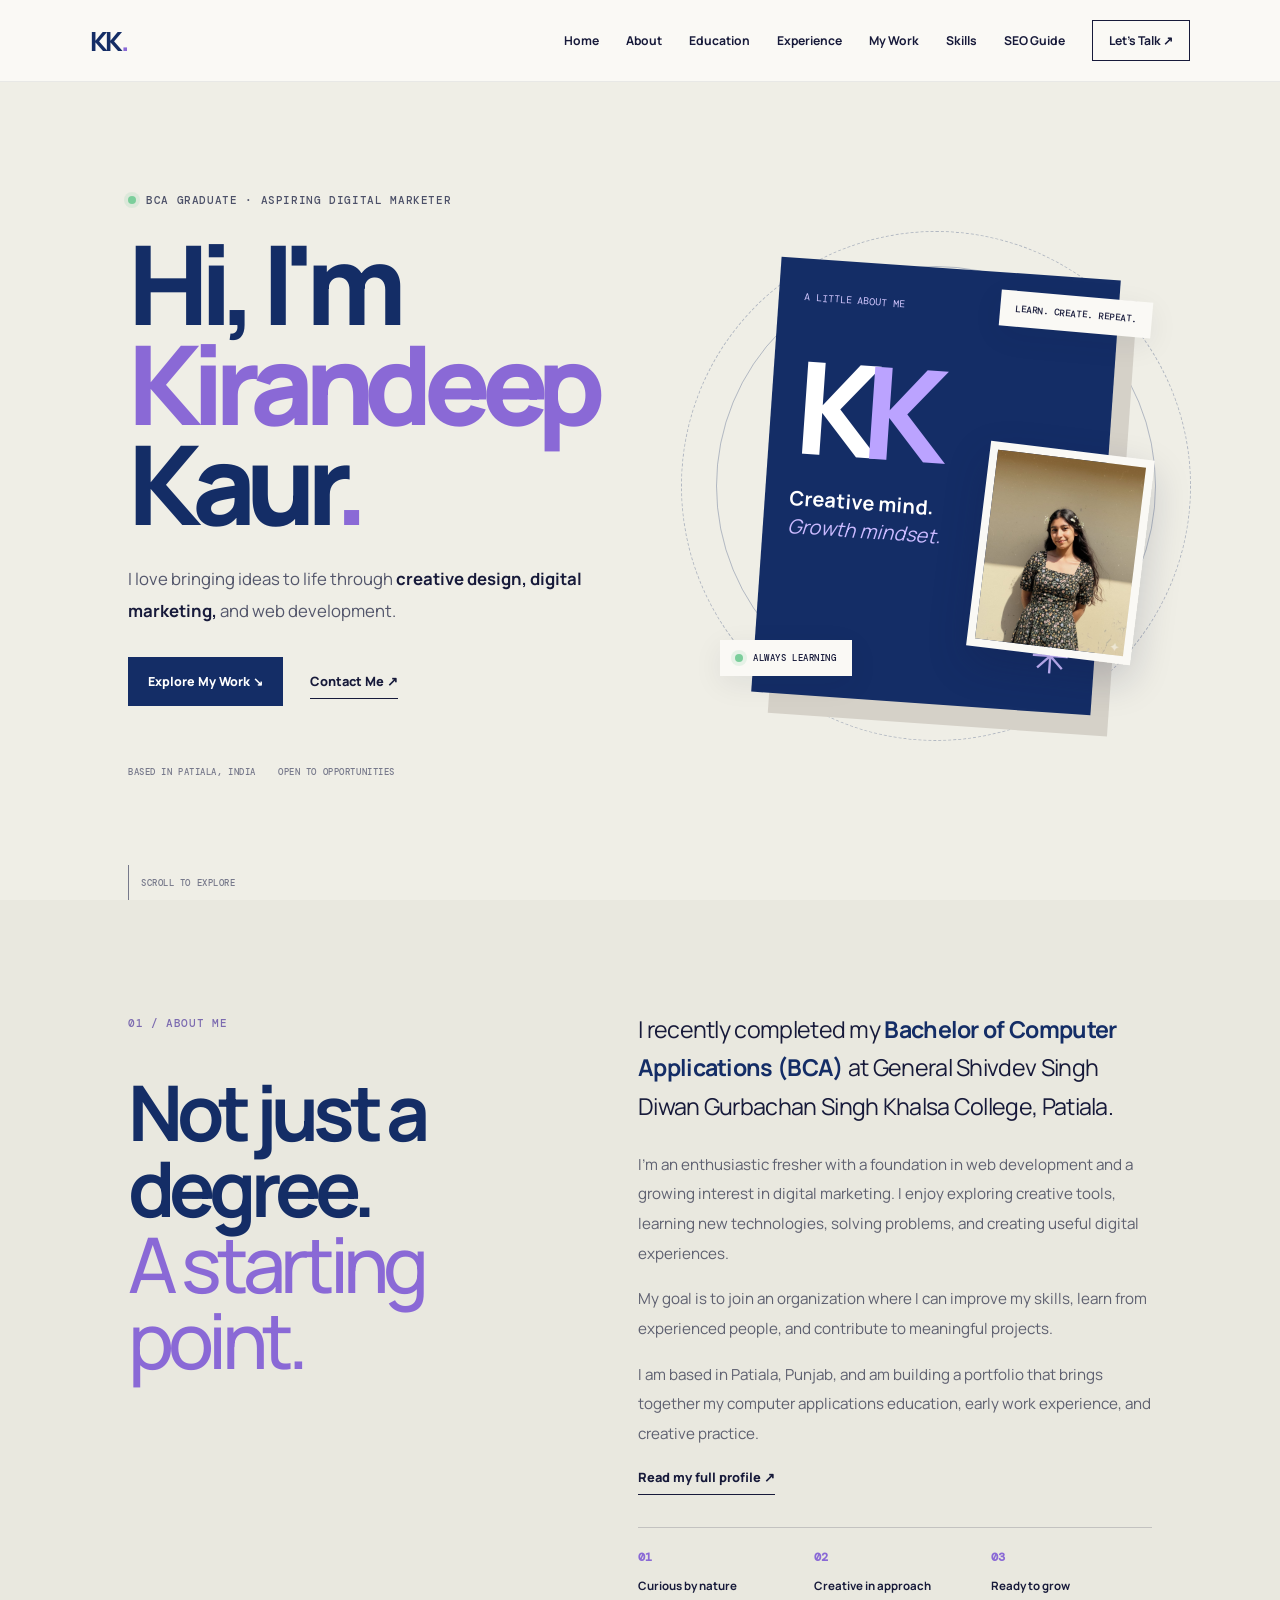
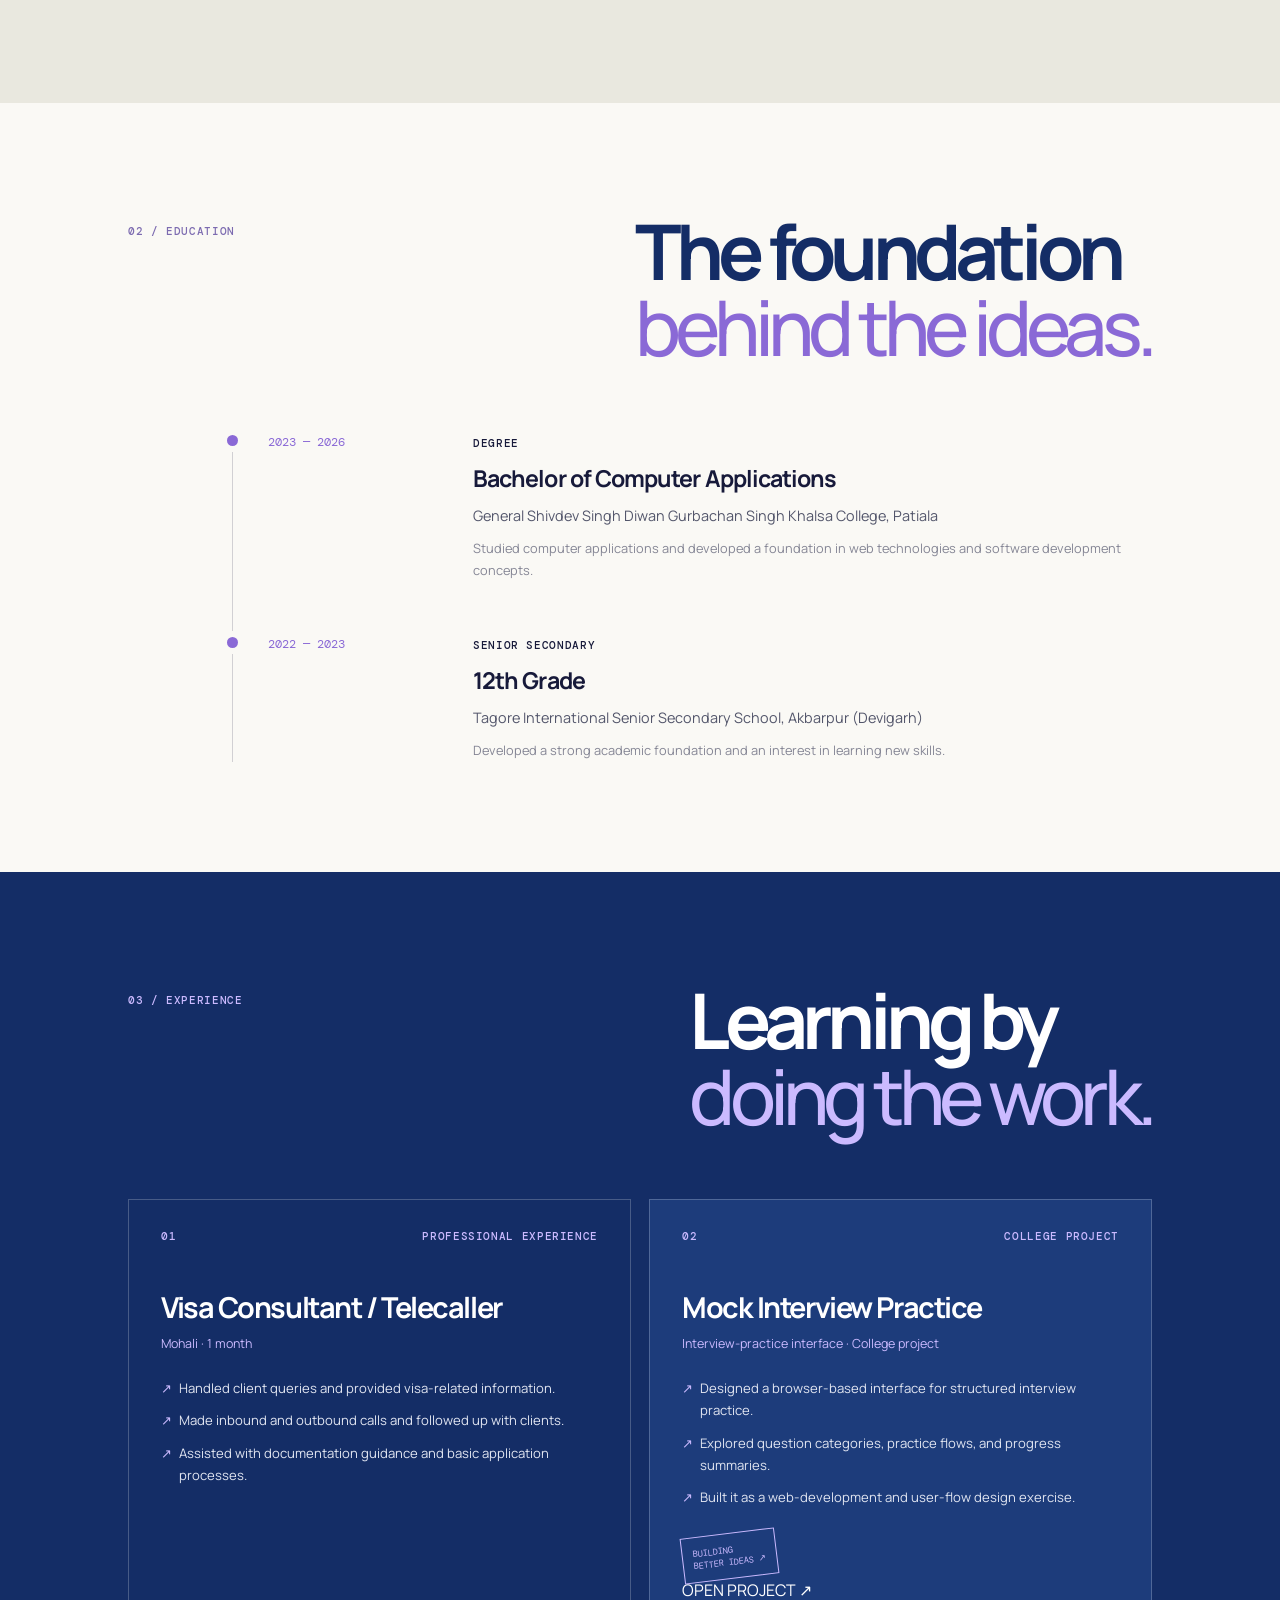
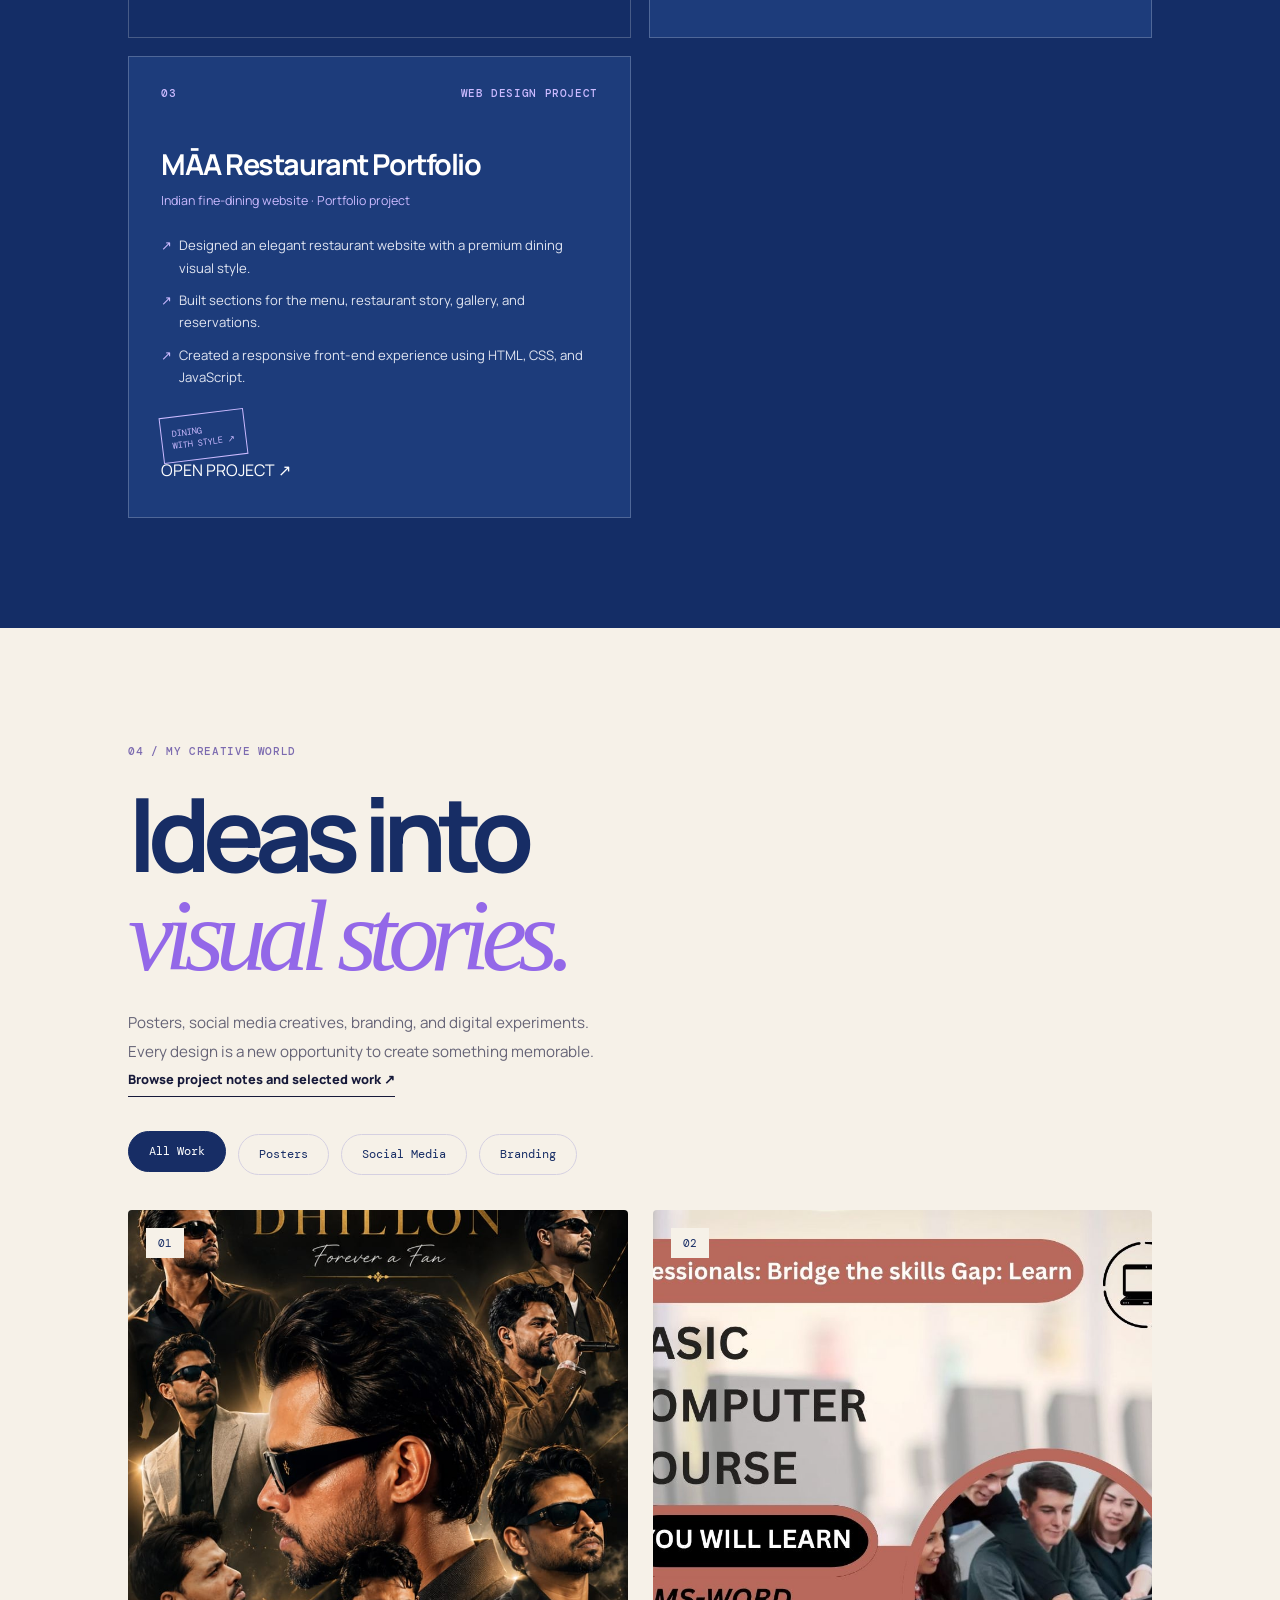
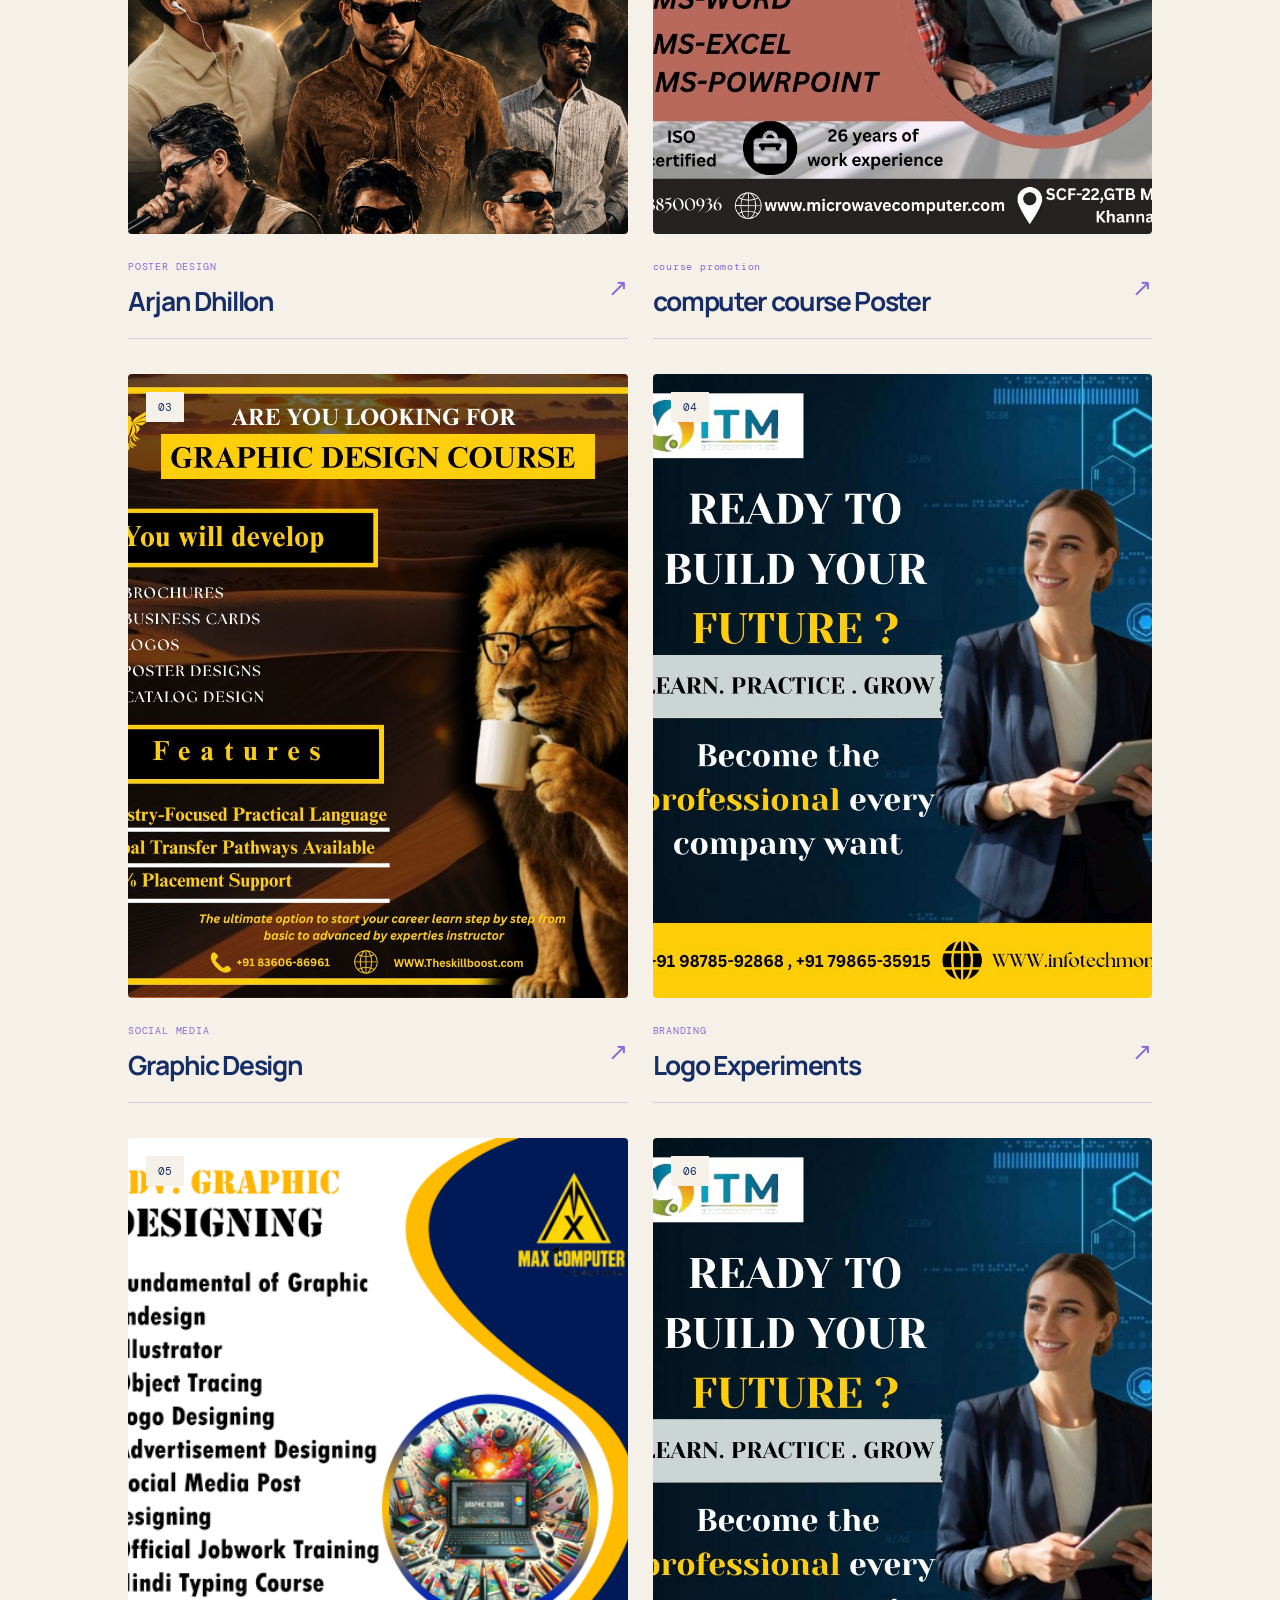
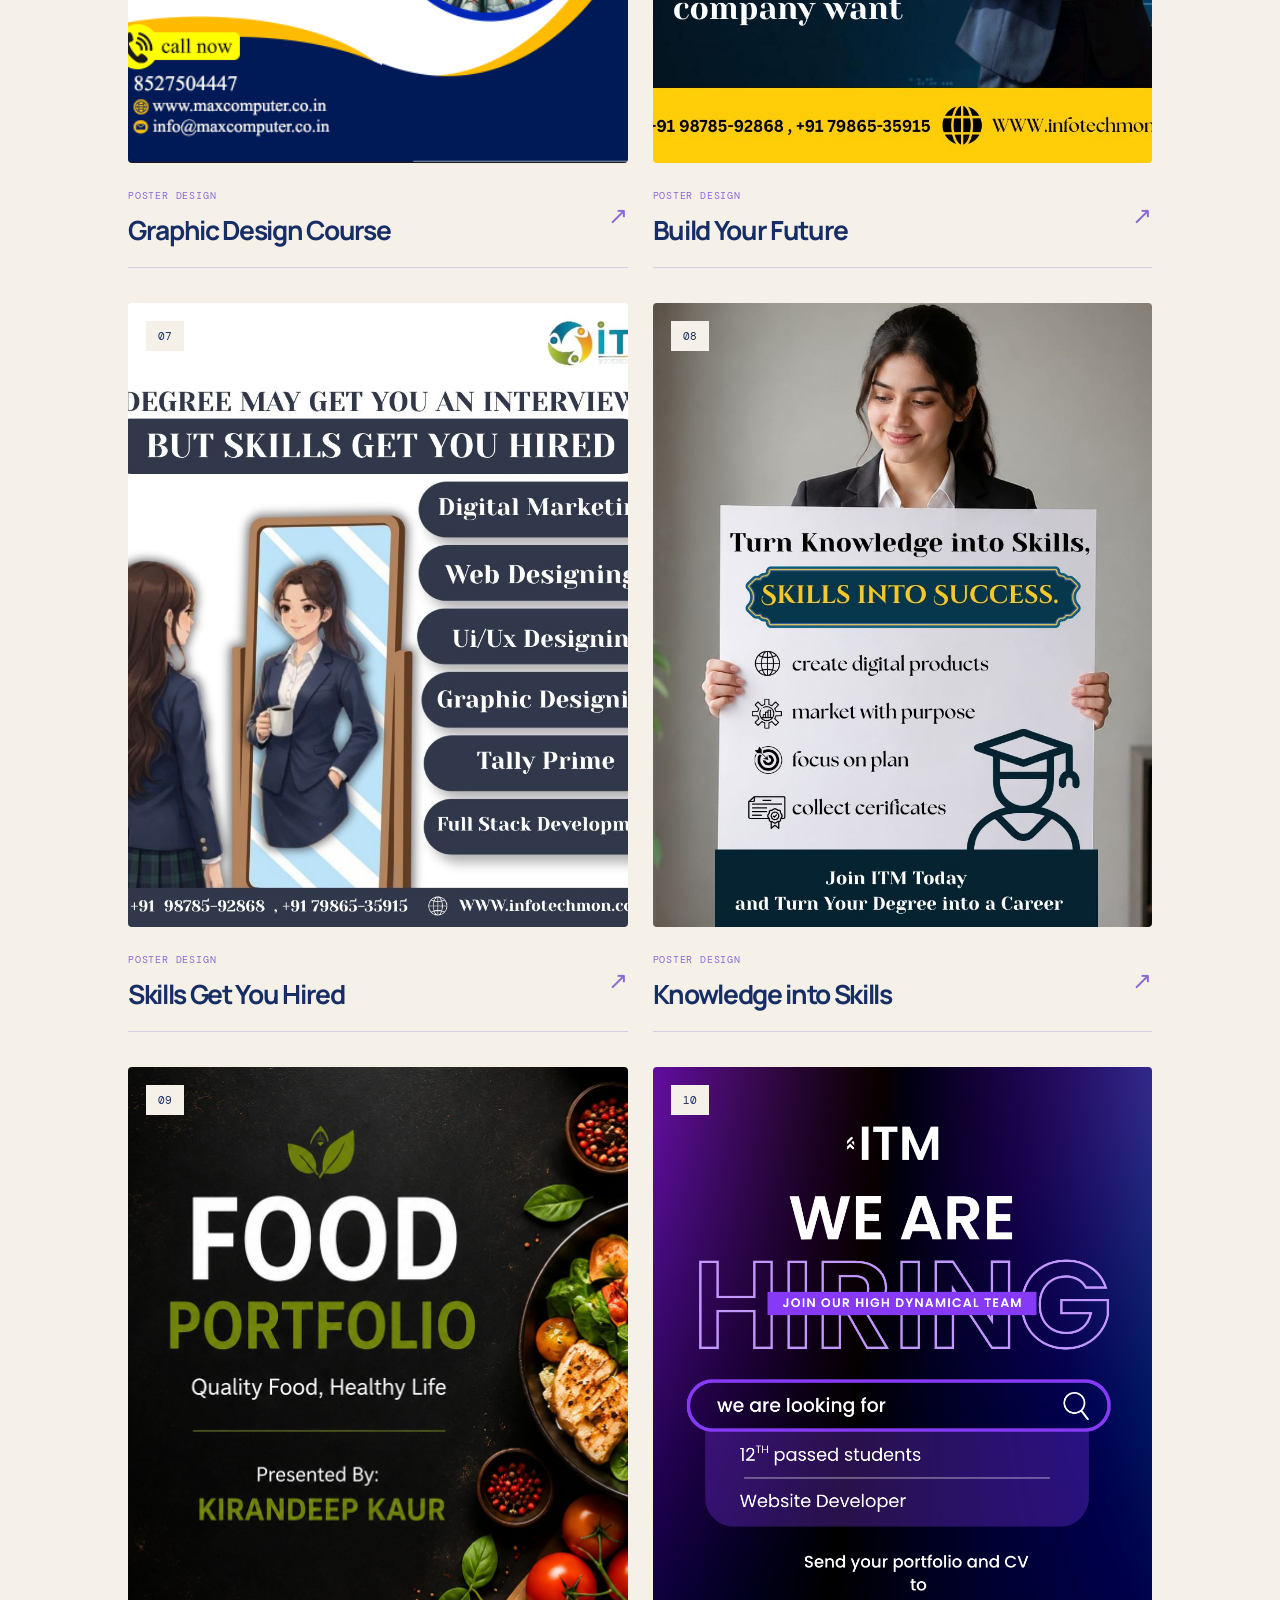
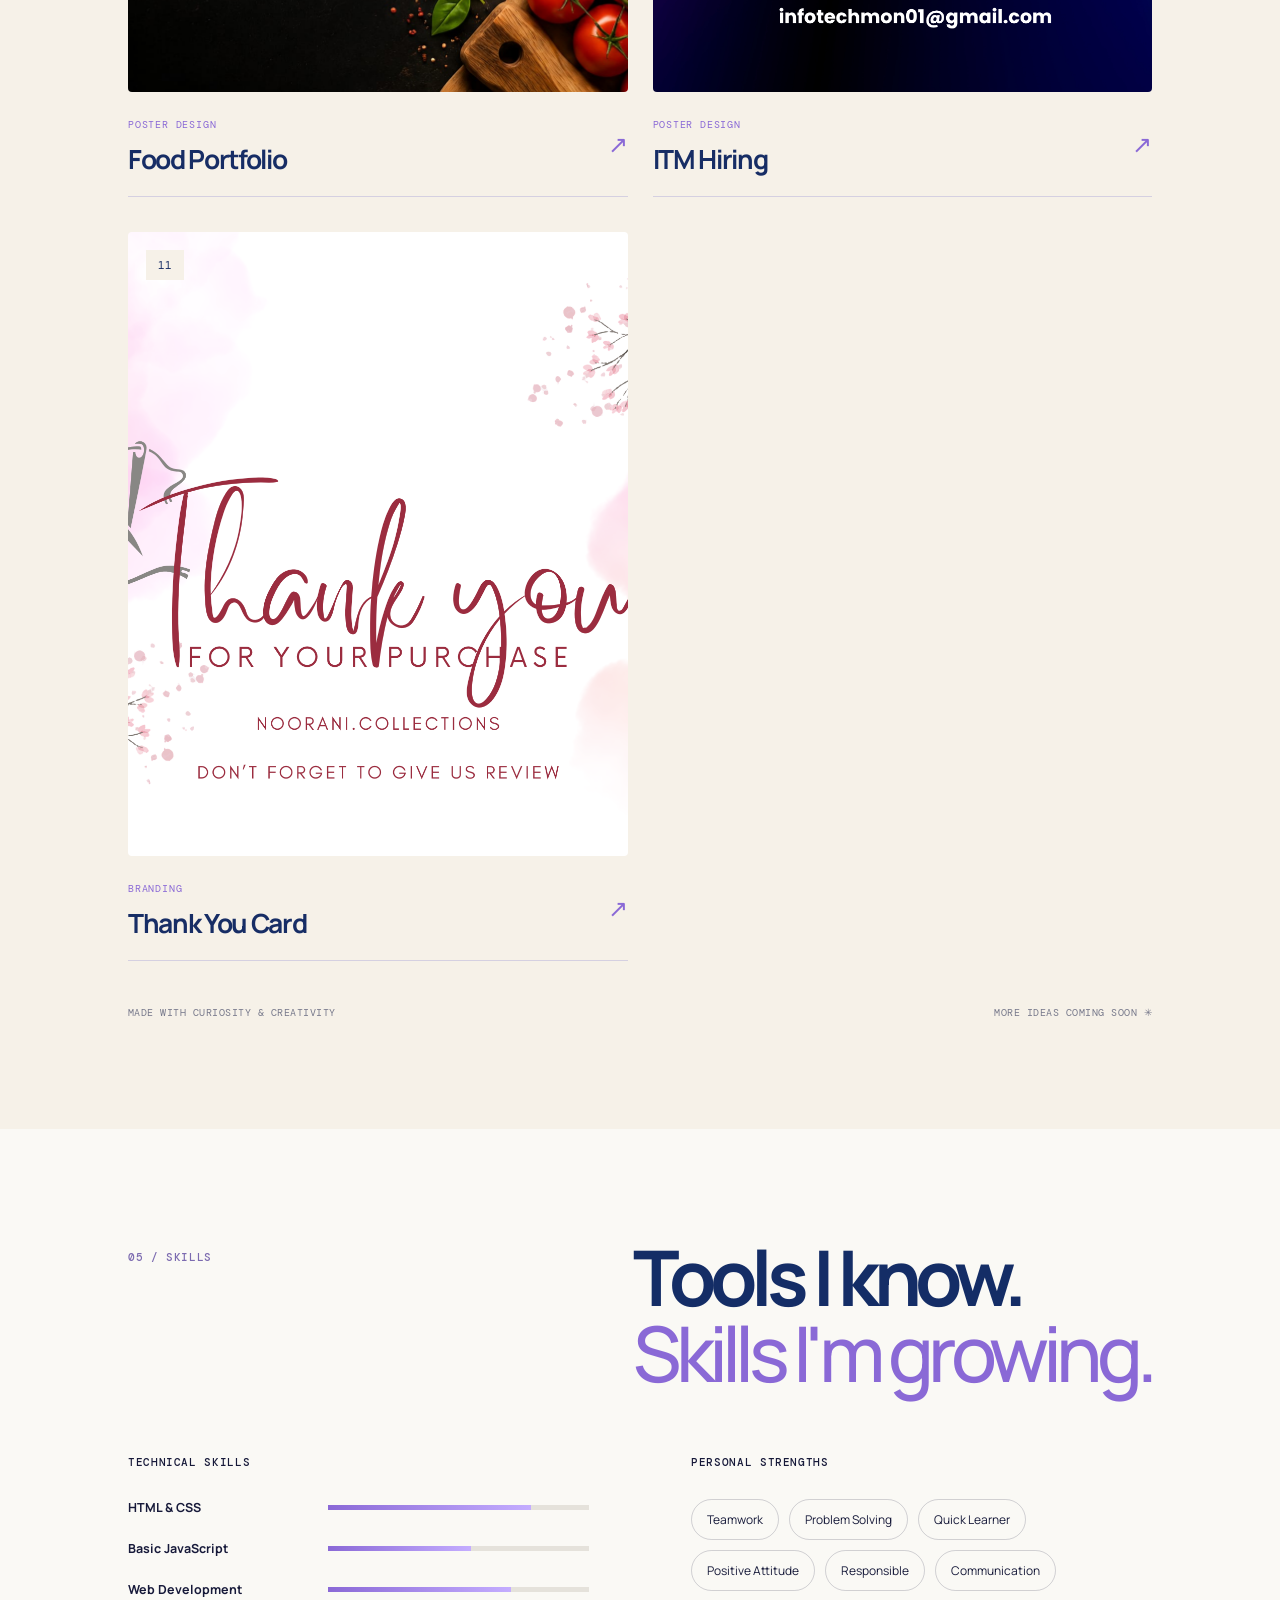
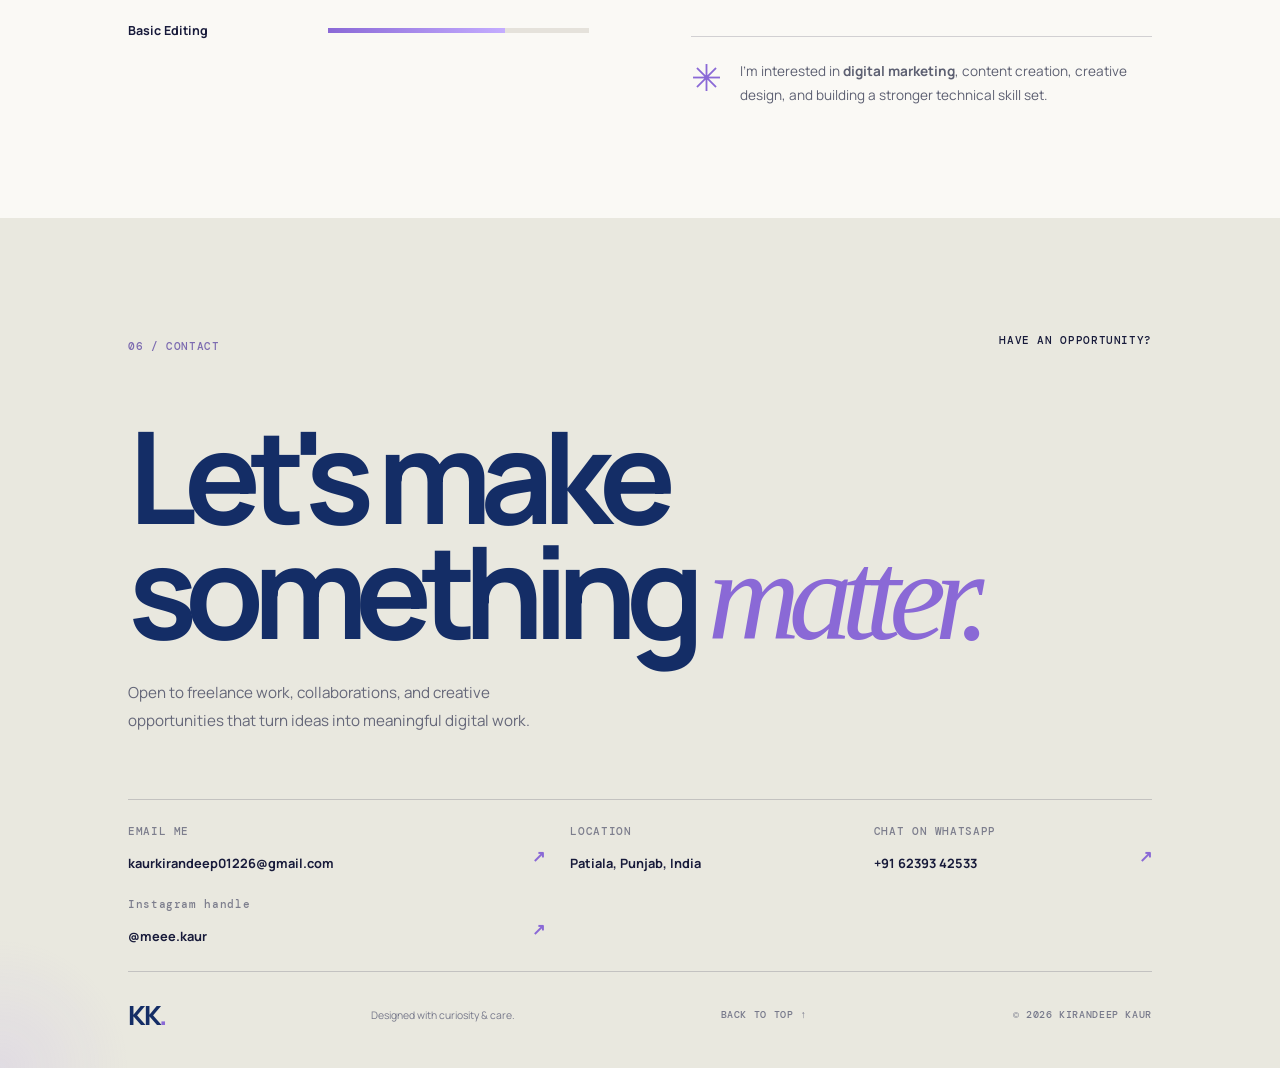
==== commit bd194d03: "Add Maa restaurant portfolio project Co-authored-by: Copilot <223556219+Copilot@users.noreply.github" ====
--- a/index.html
+++ b/index.html
@@ -386,6 +386,46 @@
     </article>
 </a>
 
+<a href="maa-restaurant-portfolio/maa-restaurant-portfolio/index.html" class="project-link">
+    <article class="experience-card feature-card reveal delay-1">
+
+        <div class="card-topline">
+            <span>03</span>
+            <span class="tiny-label">WEB DESIGN PROJECT</span>
+        </div>
+
+        <h3>MĀA Restaurant Portfolio</h3>
+
+        <p class="role-location">
+            Indian fine-dining website · Portfolio project
+        </p>
+
+        <ul>
+            <li>
+                Designed an elegant restaurant website
+                with a premium dining visual style.
+            </li>
+
+            <li>
+                Built sections for the menu, restaurant
+                story, gallery, and reservations.
+            </li>
+
+            <li>
+                Created a responsive front-end experience
+                using HTML, CSS, and JavaScript.
+            </li>
+        </ul>
+
+        <span class="project-stamp">
+            DINING<br>WITH STYLE ↗
+        </span>
+
+        <p class="open-project">OPEN PROJECT ↗</p>
+
+    </article>
+</a>
+
 
             </div>
 
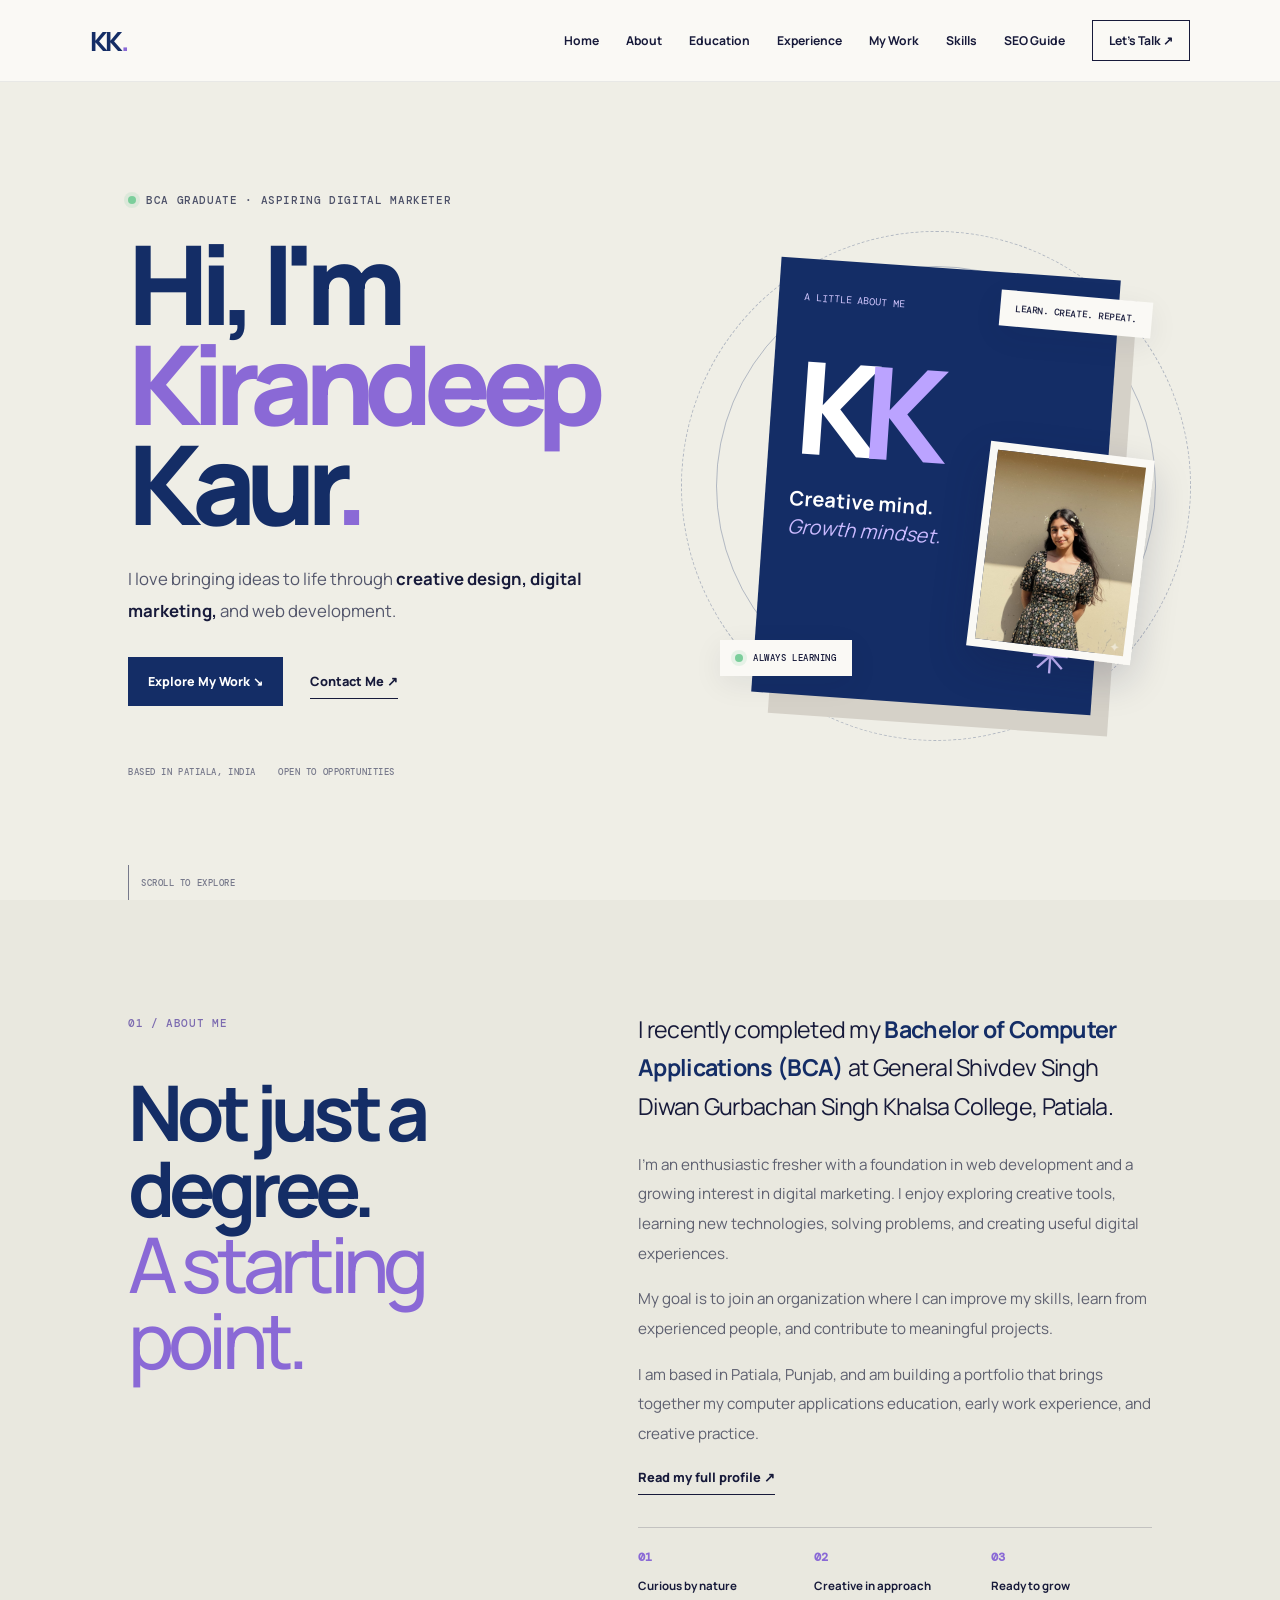
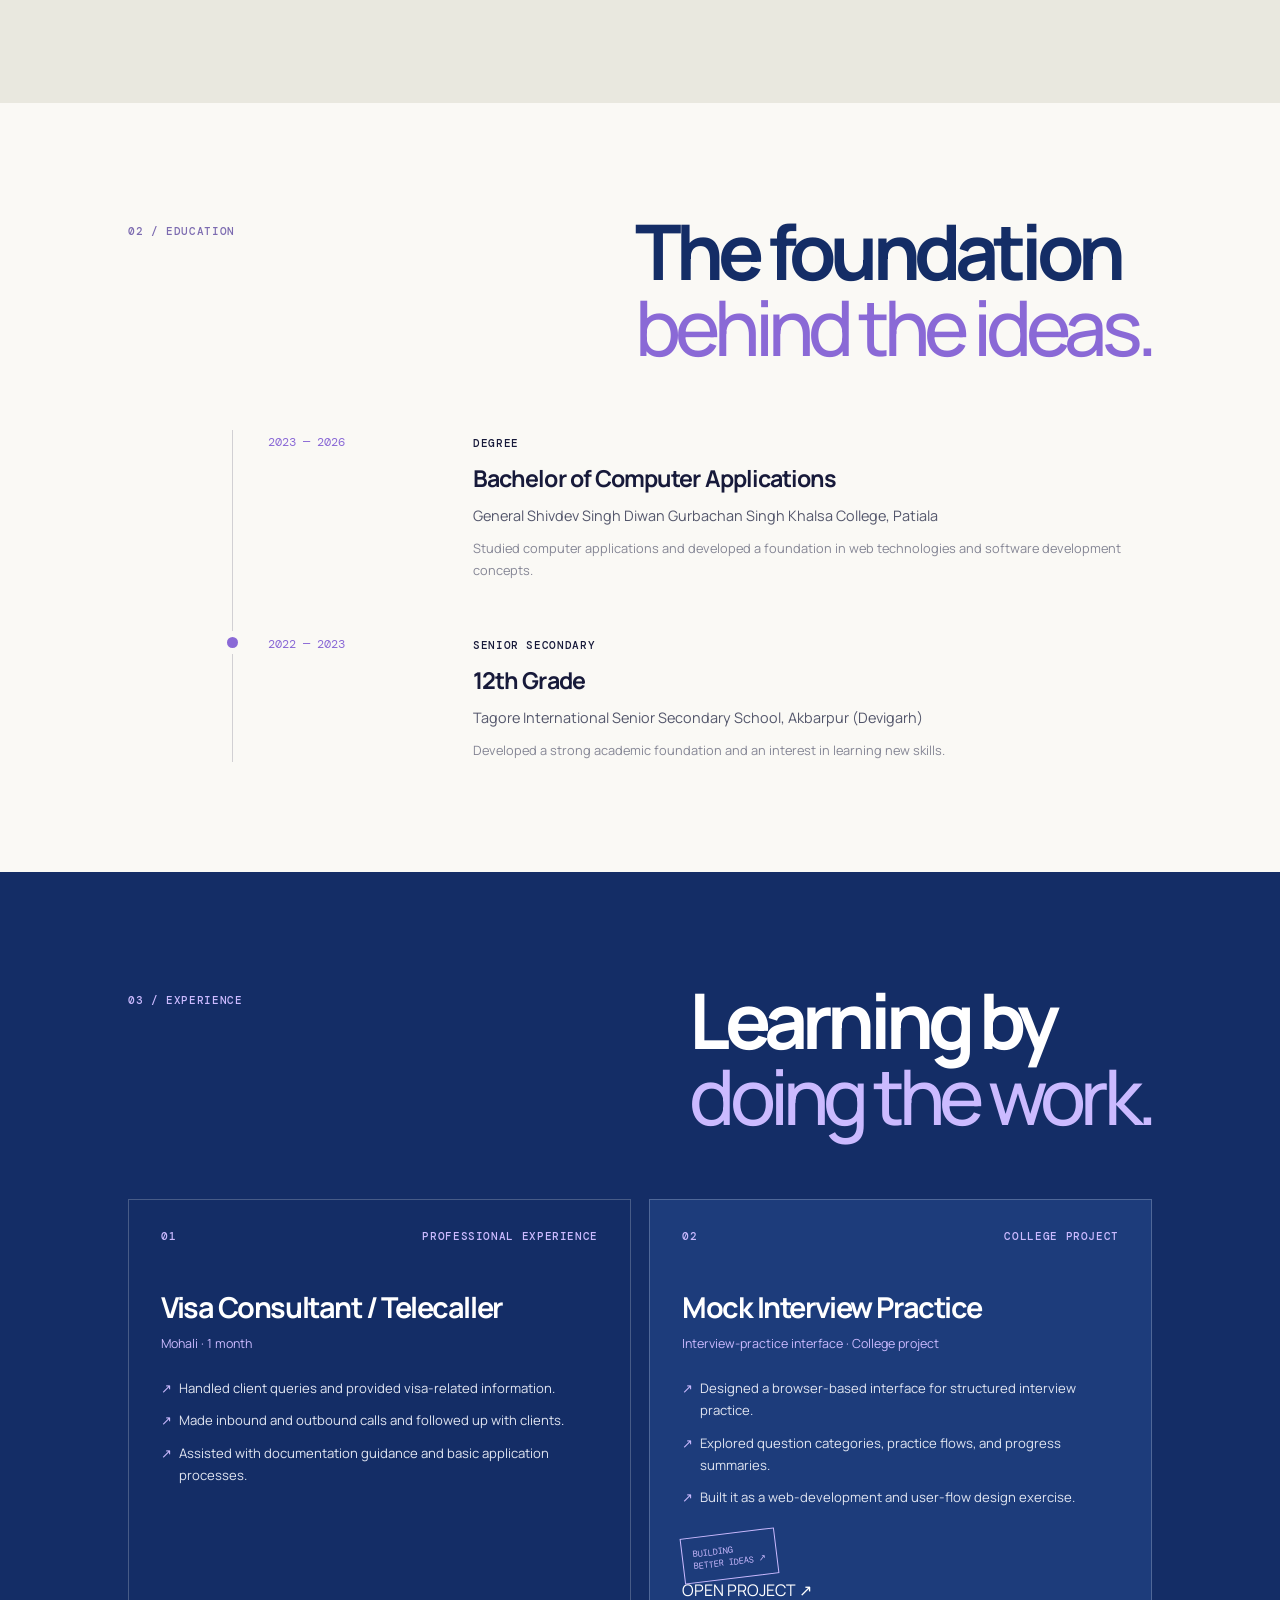
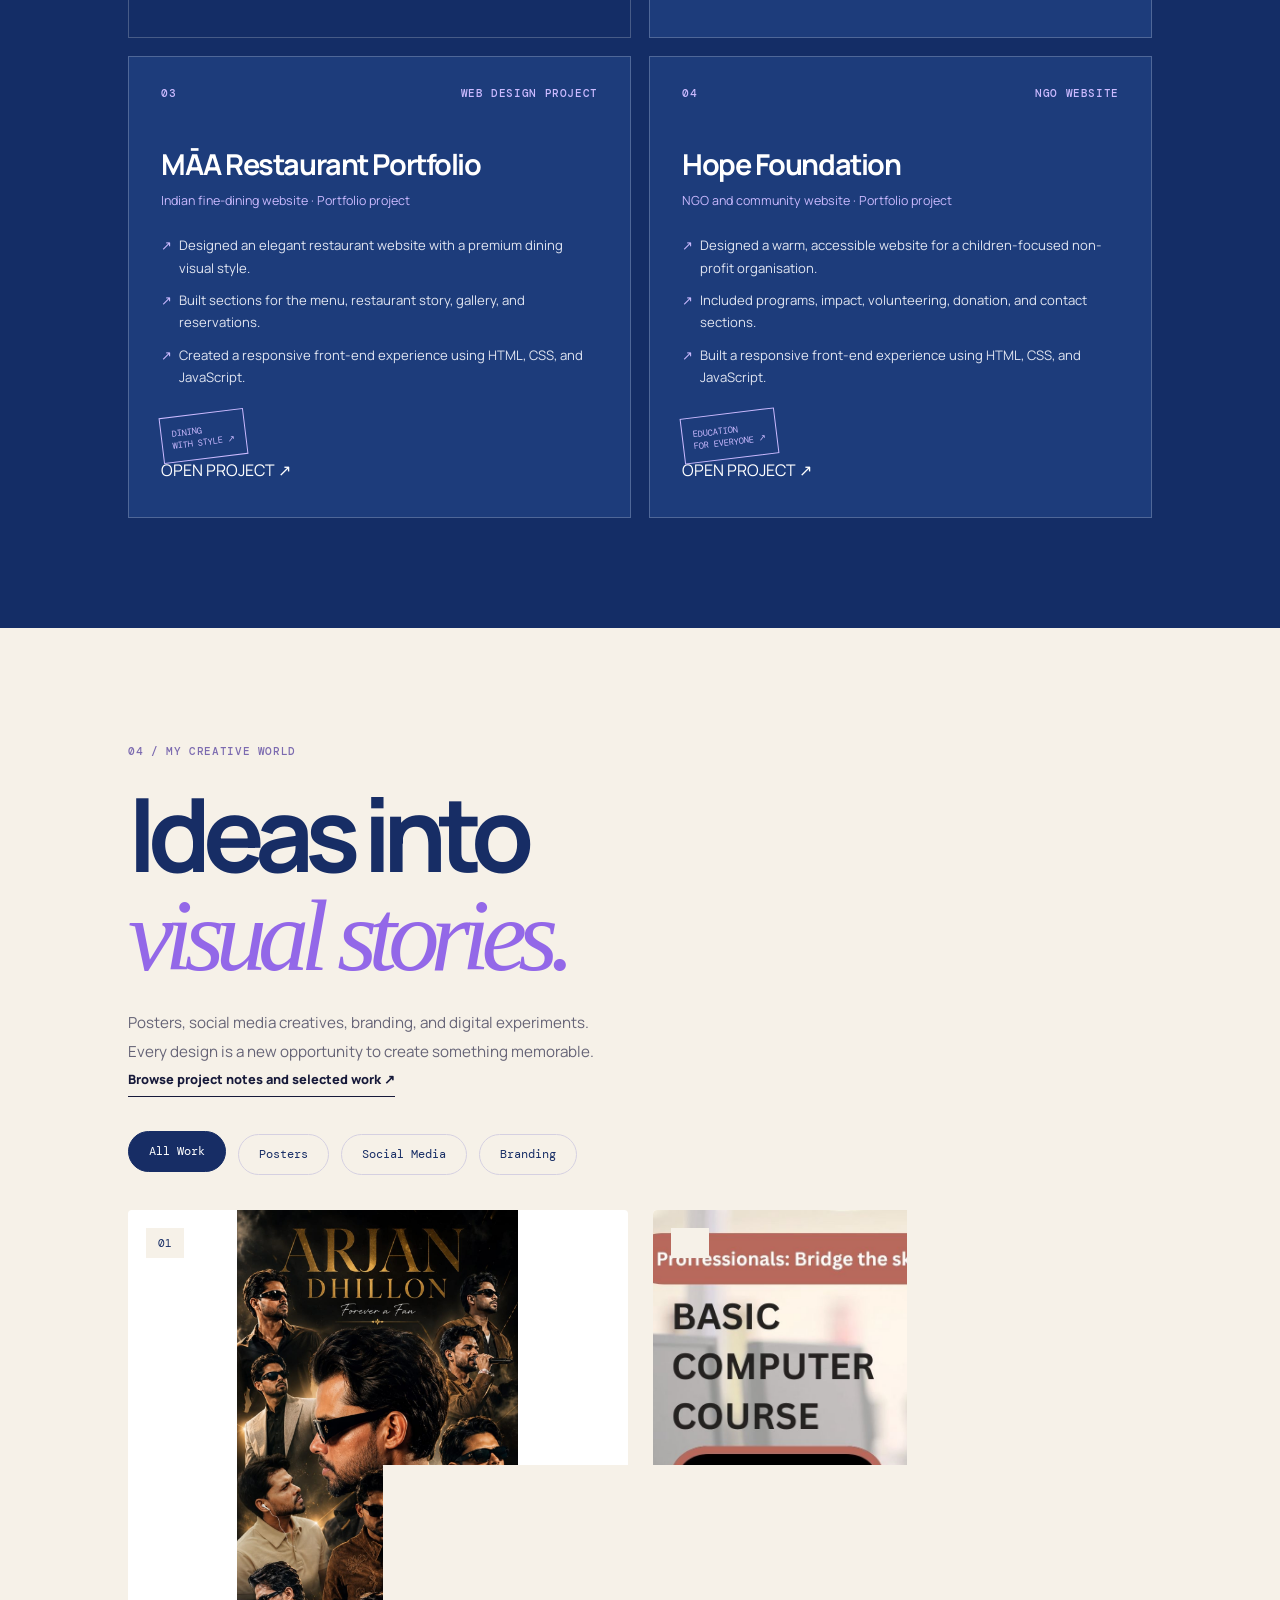
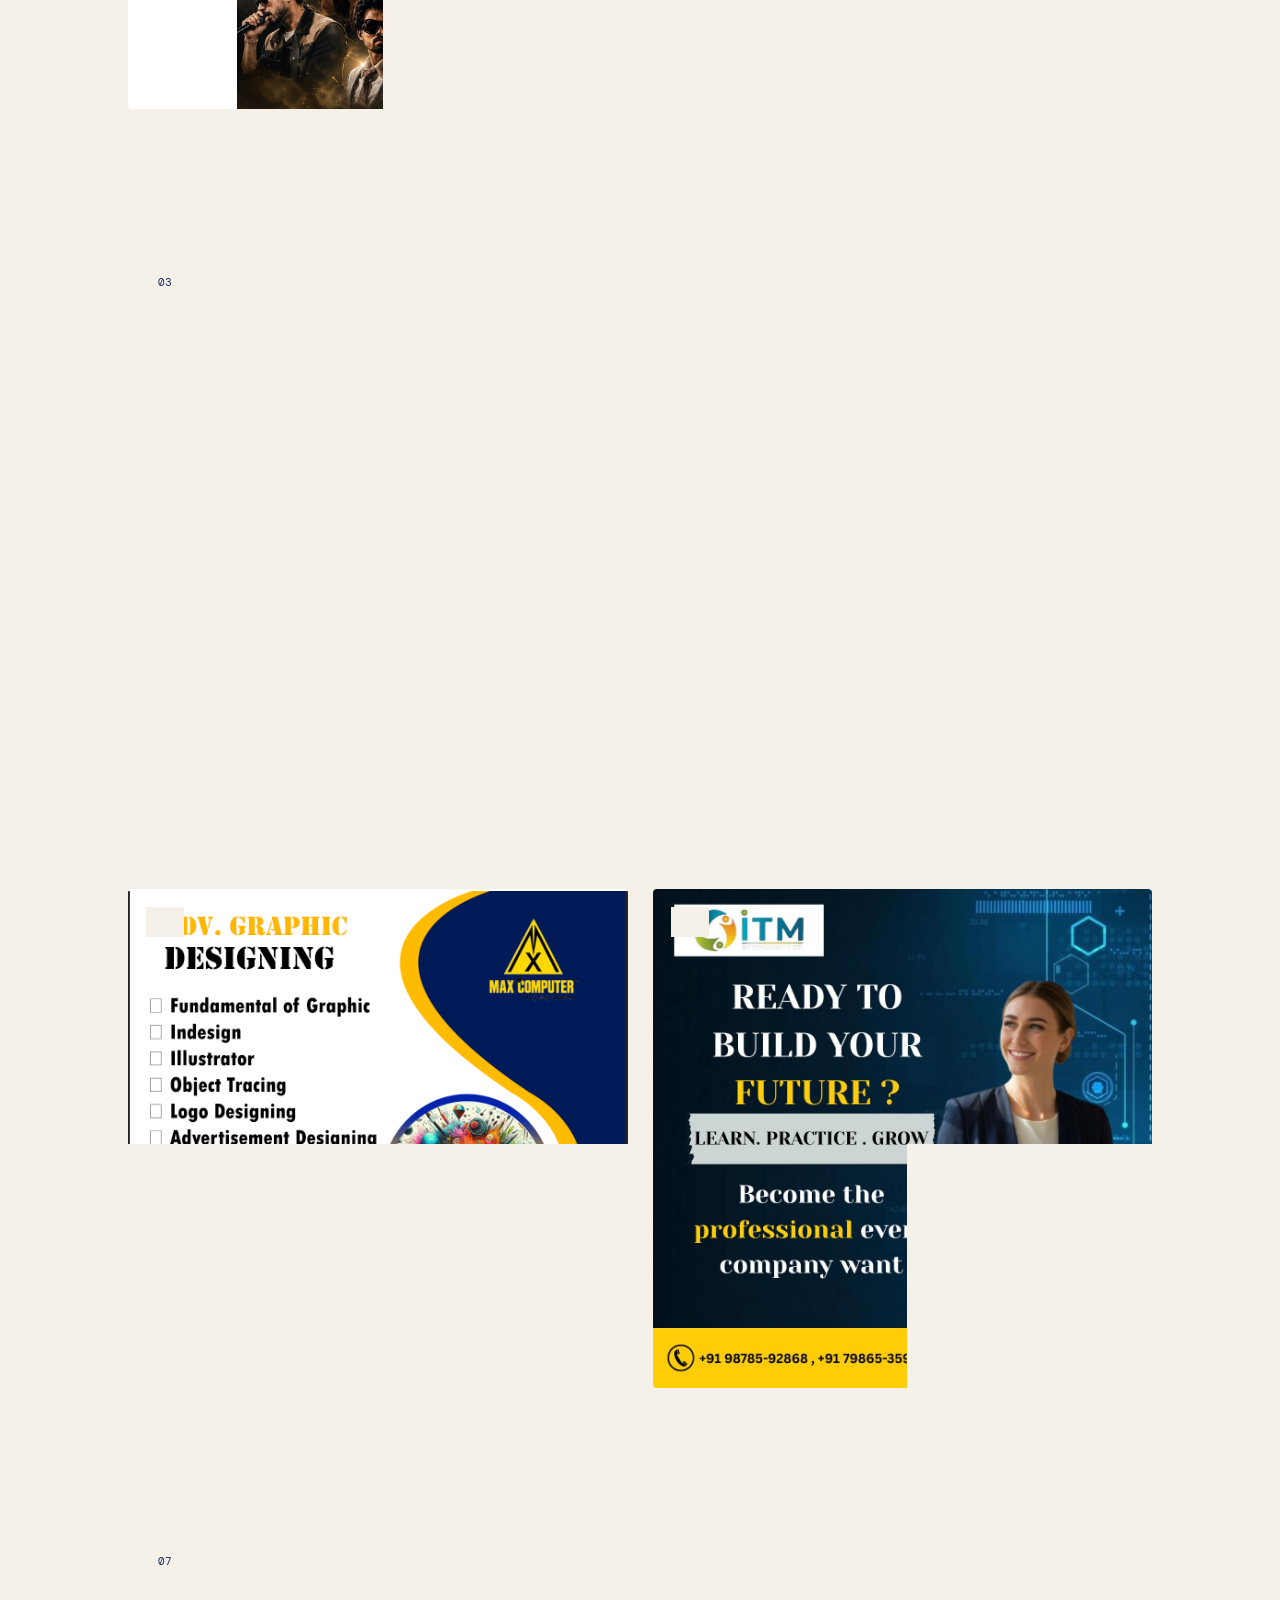
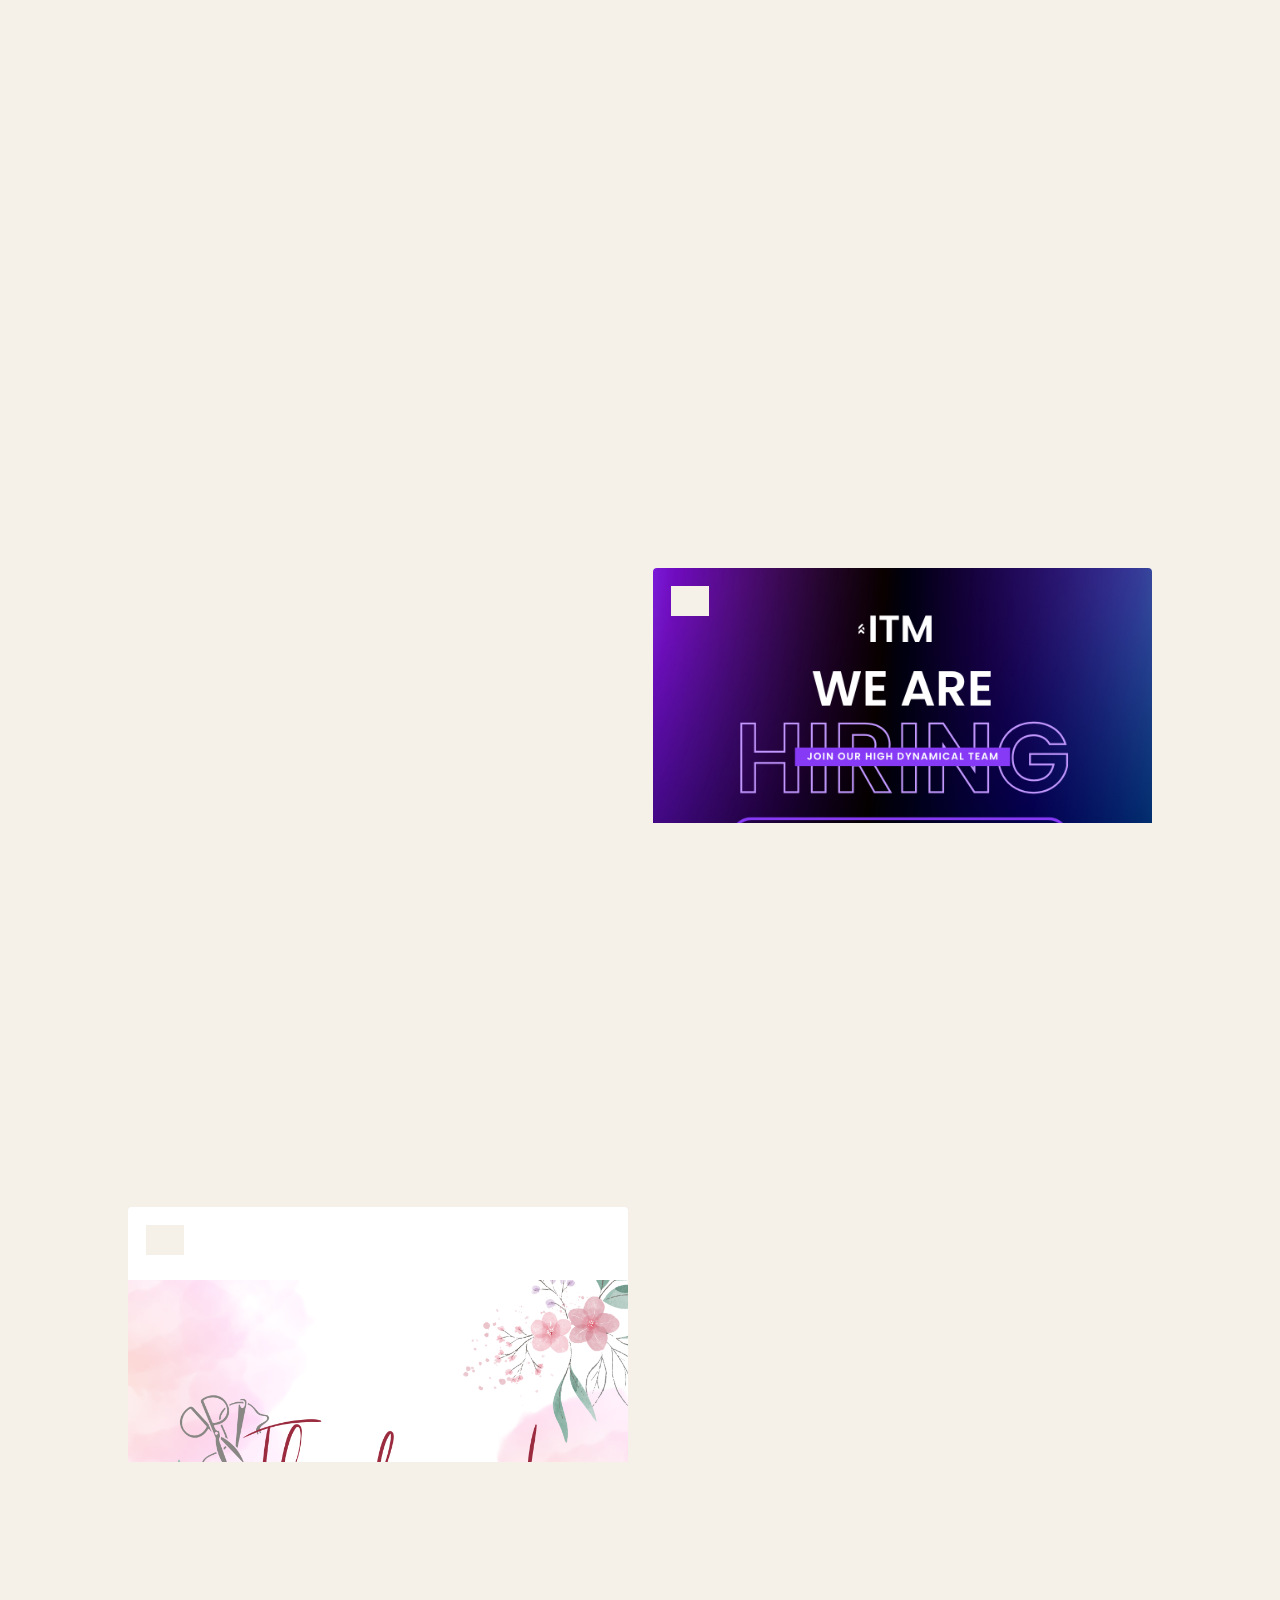
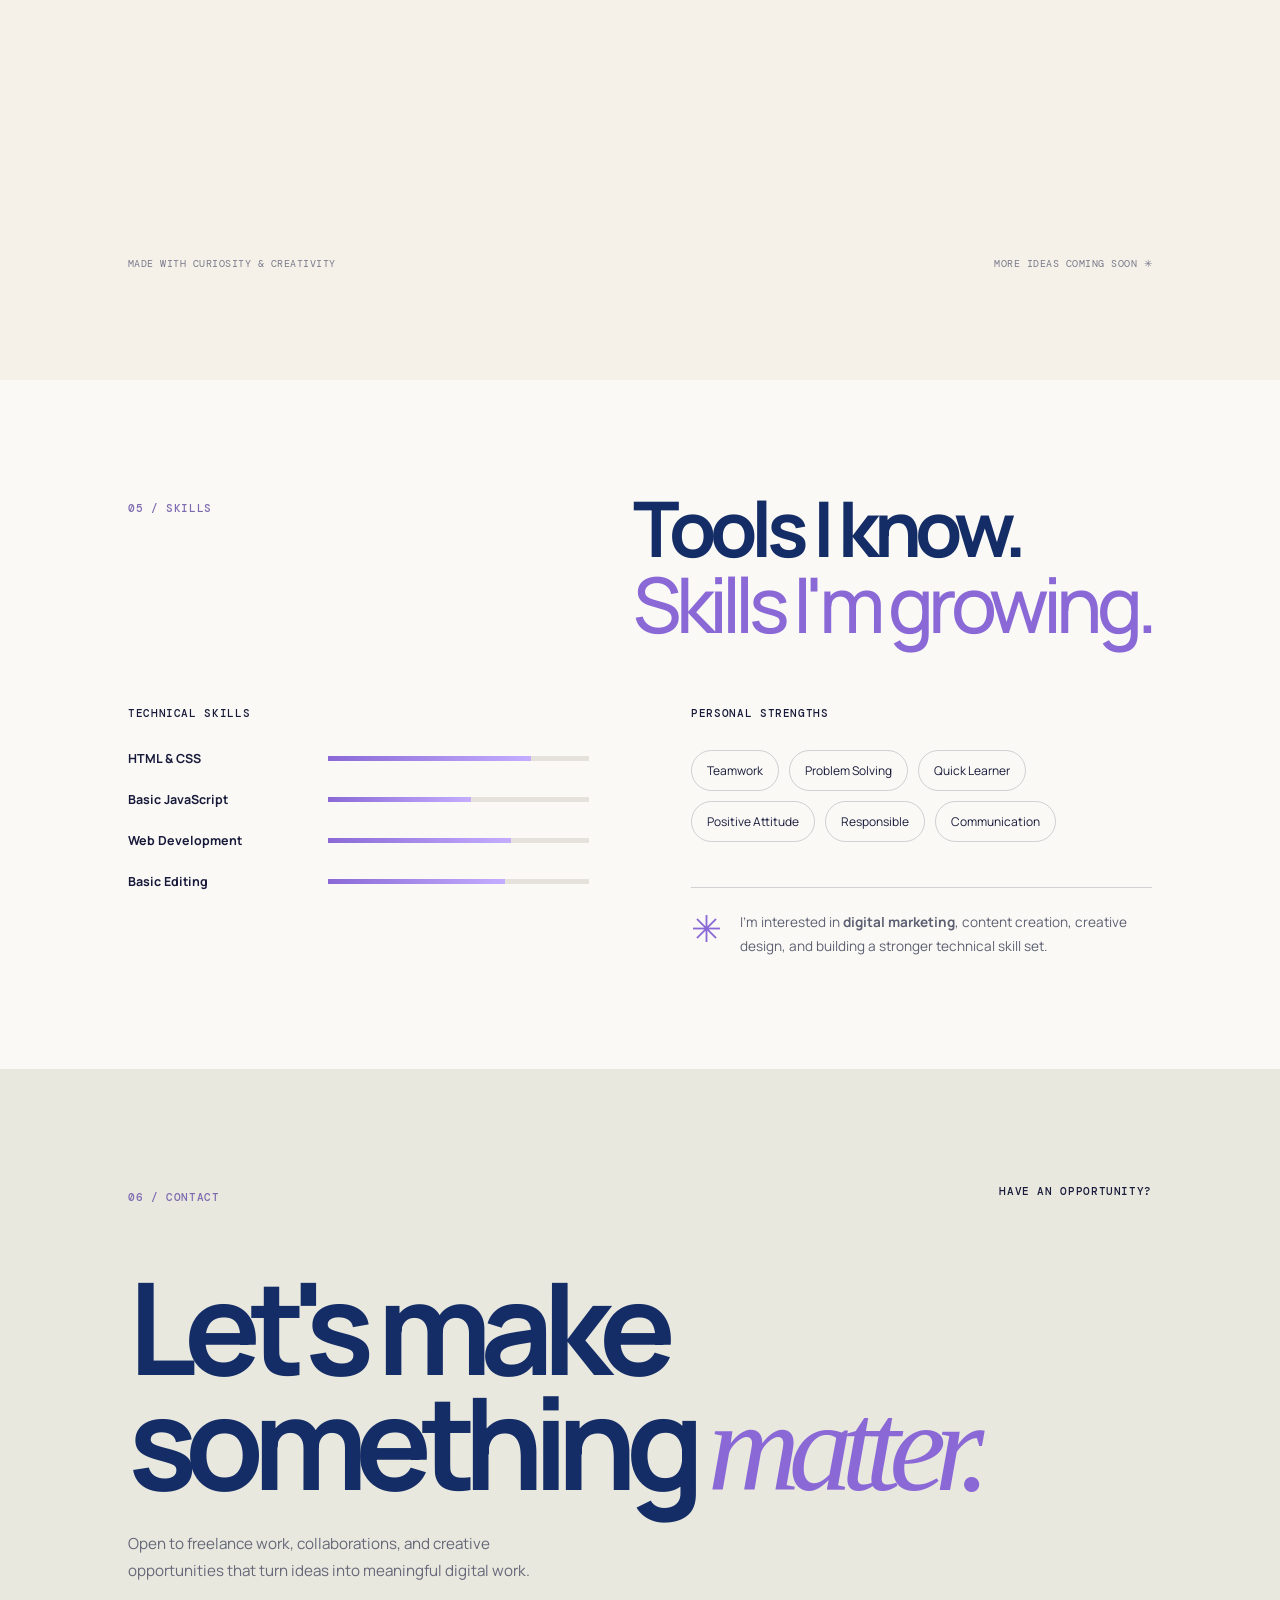
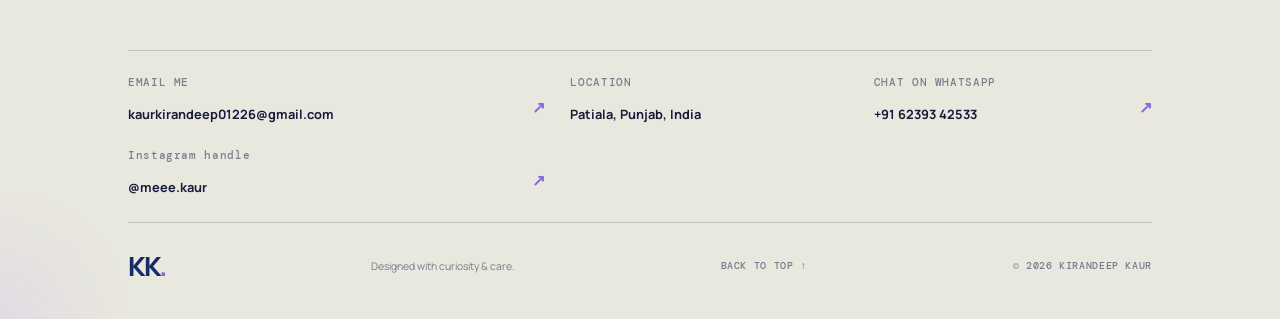
==== commit 49bc89d0: "Add Hope Foundation NGO website Co-authored-by: Copilot <223556219+Copilot@users.noreply.github.com>" ====
--- a/index.html
+++ b/index.html
@@ -426,6 +426,46 @@
     </article>
 </a>
 
+<a href="ngo%20website/index.html" class="project-link">
+    <article class="experience-card feature-card reveal delay-1">
+
+        <div class="card-topline">
+            <span>04</span>
+            <span class="tiny-label">NGO WEBSITE</span>
+        </div>
+
+        <h3>Hope Foundation</h3>
+
+        <p class="role-location">
+            NGO and community website · Portfolio project
+        </p>
+
+        <ul>
+            <li>
+                Designed a warm, accessible website for
+                a children-focused non-profit organisation.
+            </li>
+
+            <li>
+                Included programs, impact, volunteering,
+                donation, and contact sections.
+            </li>
+
+            <li>
+                Built a responsive front-end experience
+                using HTML, CSS, and JavaScript.
+            </li>
+        </ul>
+
+        <span class="project-stamp">
+            EDUCATION<br>FOR EVERYONE ↗
+        </span>
+
+        <p class="open-project">OPEN PROJECT ↗</p>
+
+    </article>
+</a>
+
 
             </div>
 
--- a/assets/css/style.css
+++ b/assets/css/style.css
@@ -843,9 +843,9 @@
 
 .work-image {
     position: relative;
-    aspect-ratio: 4 / 5;
+    aspect-ratio: 1;
     overflow: hidden;
-    background: #e3ddeb;
+    background: #fff;
     border-radius: 4px;
     isolation: isolate;
 }
@@ -873,14 +873,12 @@
     display: block;
     width: 100%;
     height: 100%;
-    object-fit: cover;
+    object-fit: contain;
     transition:
-        transform 0.8s cubic-bezier(.2, .7, .2, 1),
         filter 0.5s ease;
 }
 
 .work-card:hover .work-image img {
-    transform: scale(1.08) rotate(-1deg);
     filter: saturate(1.15);
 }
 
@@ -1616,7 +1614,7 @@
     }
 
     .work-image {
-        aspect-ratio: 4 / 4.5;
+        aspect-ratio: 1;
     }
 
     .work-open {
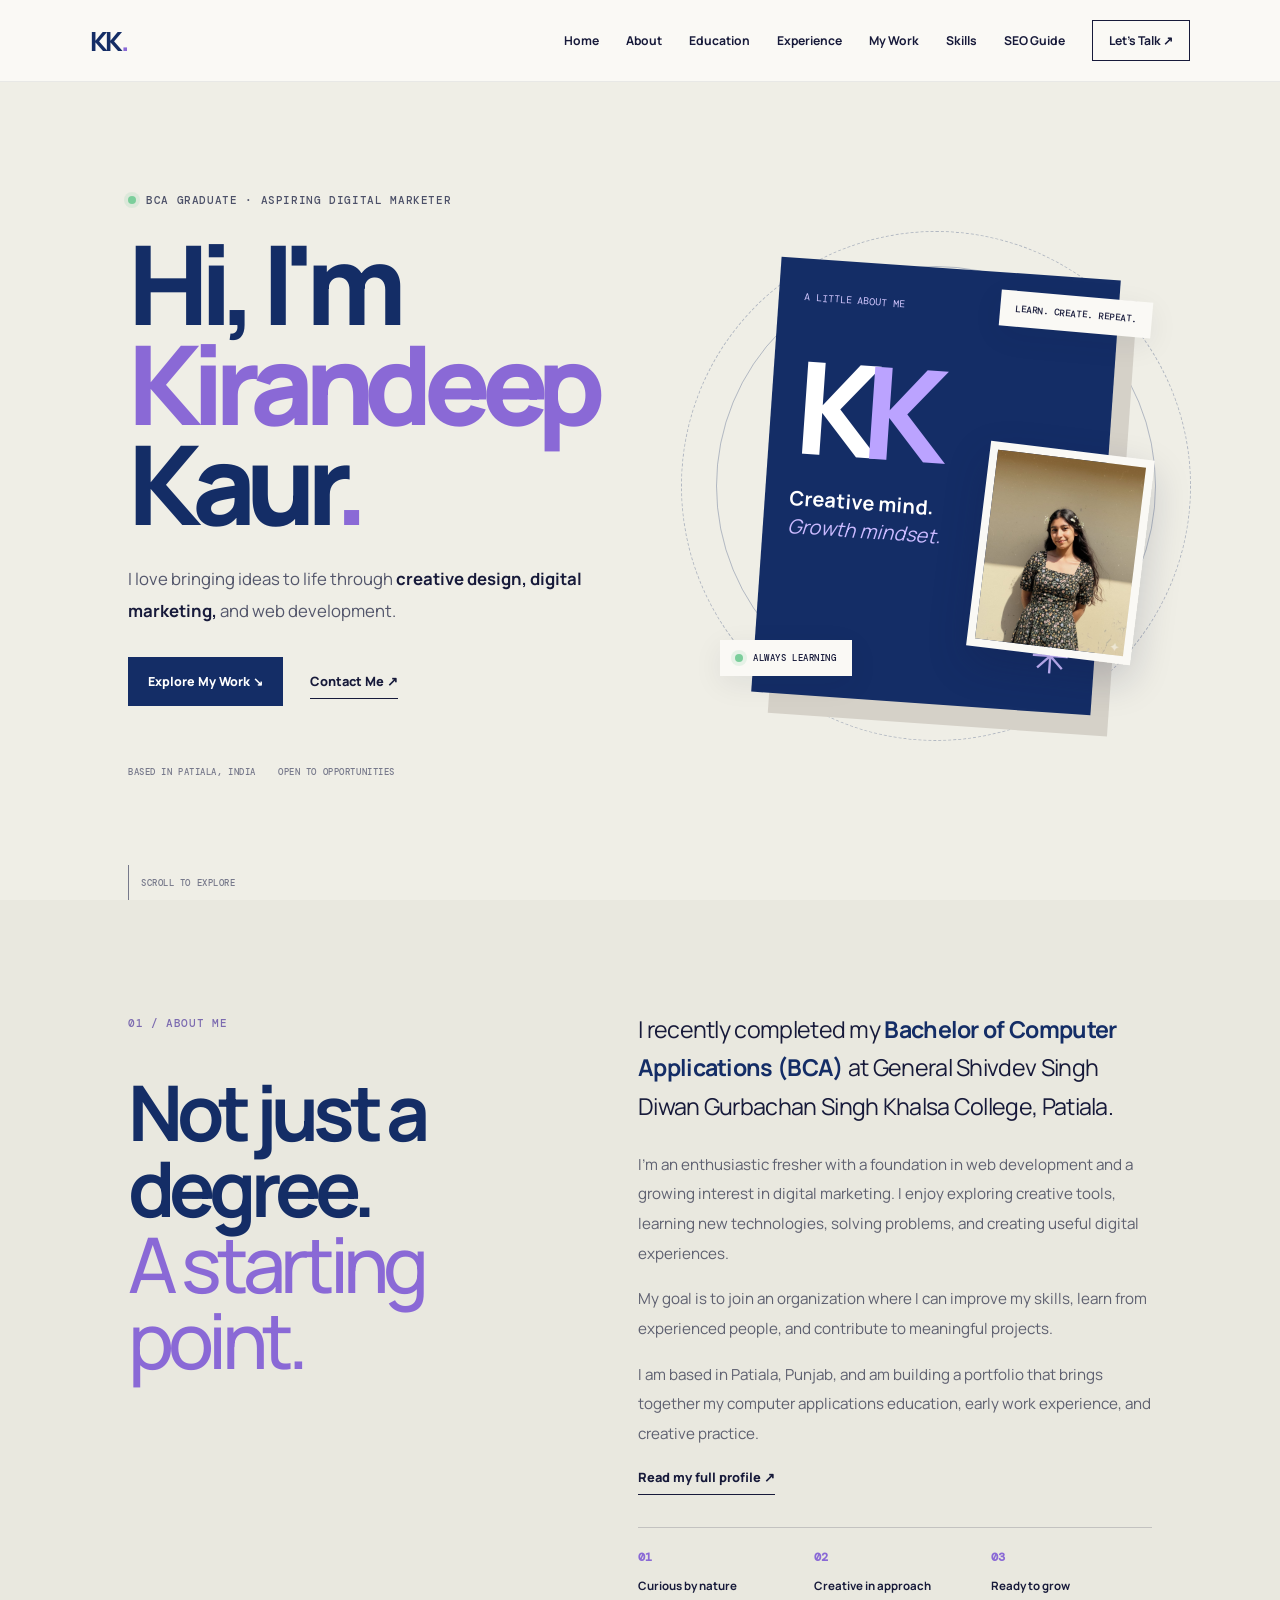
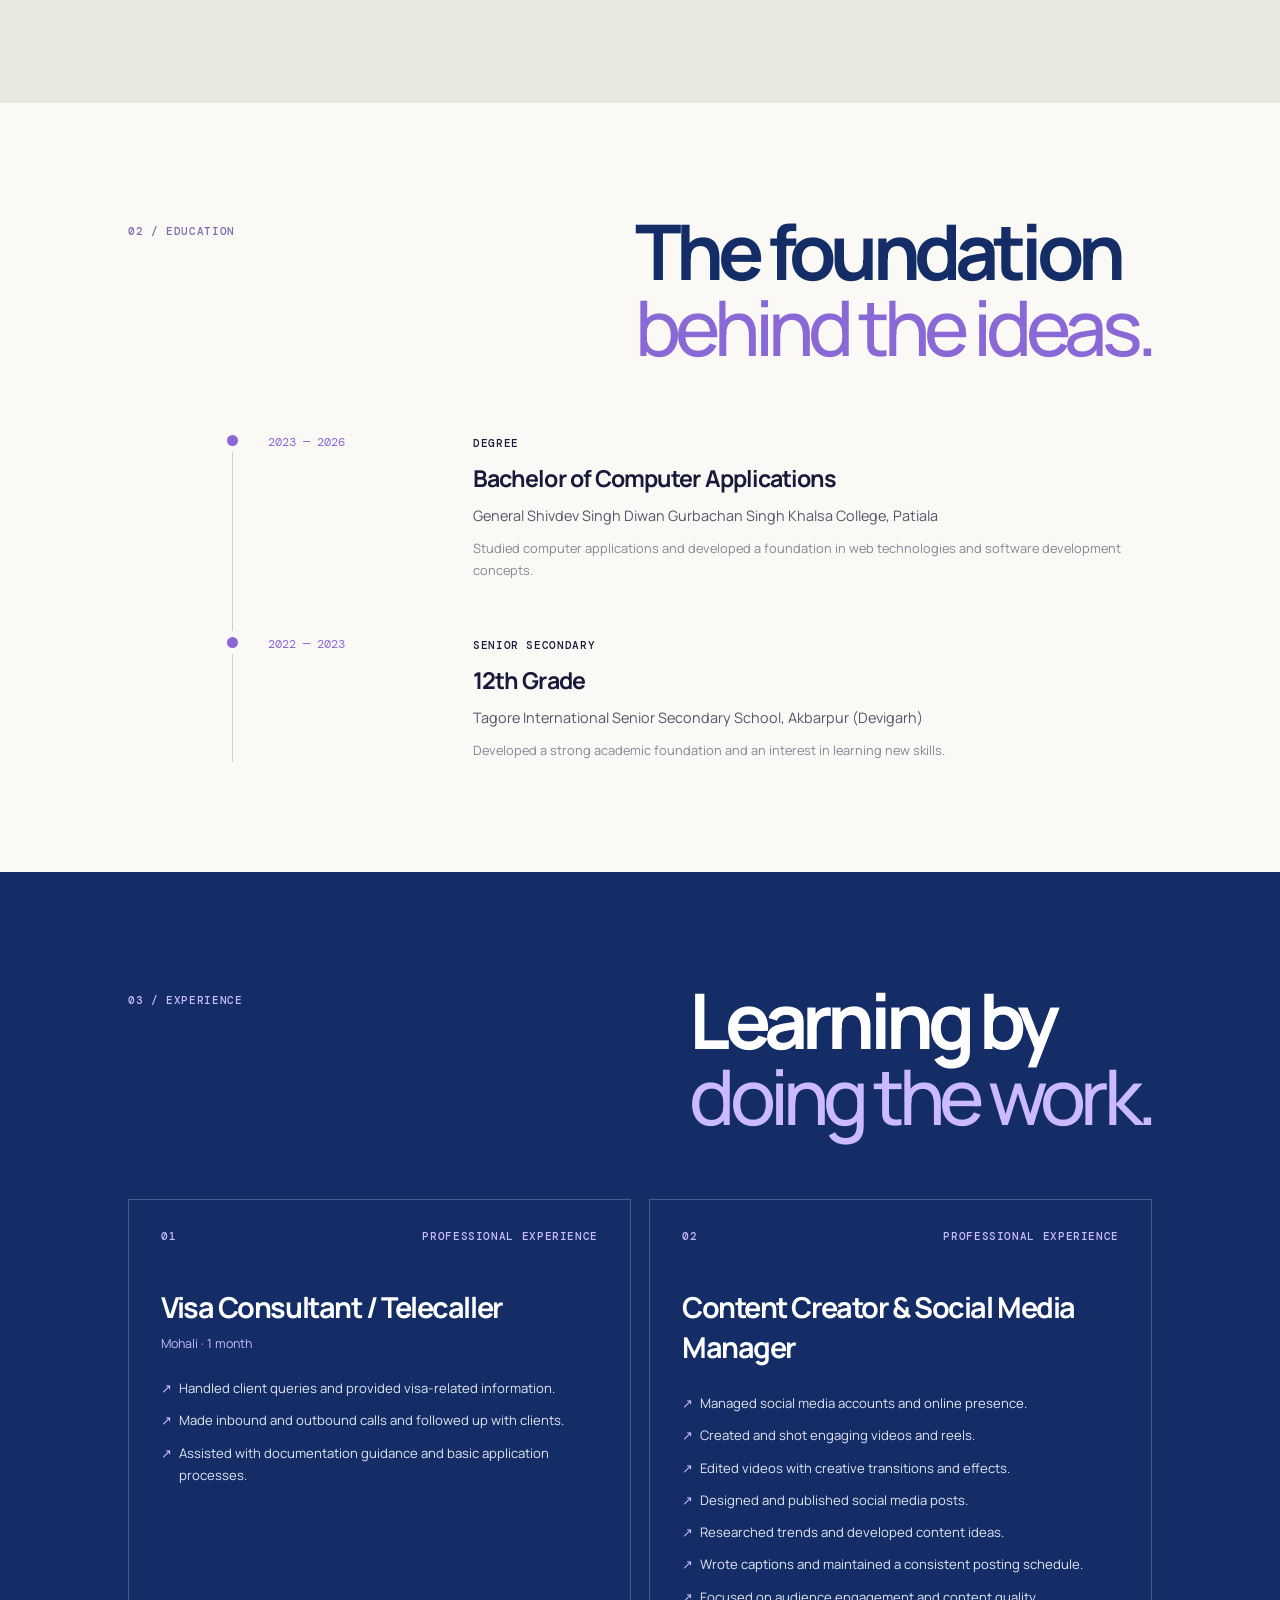
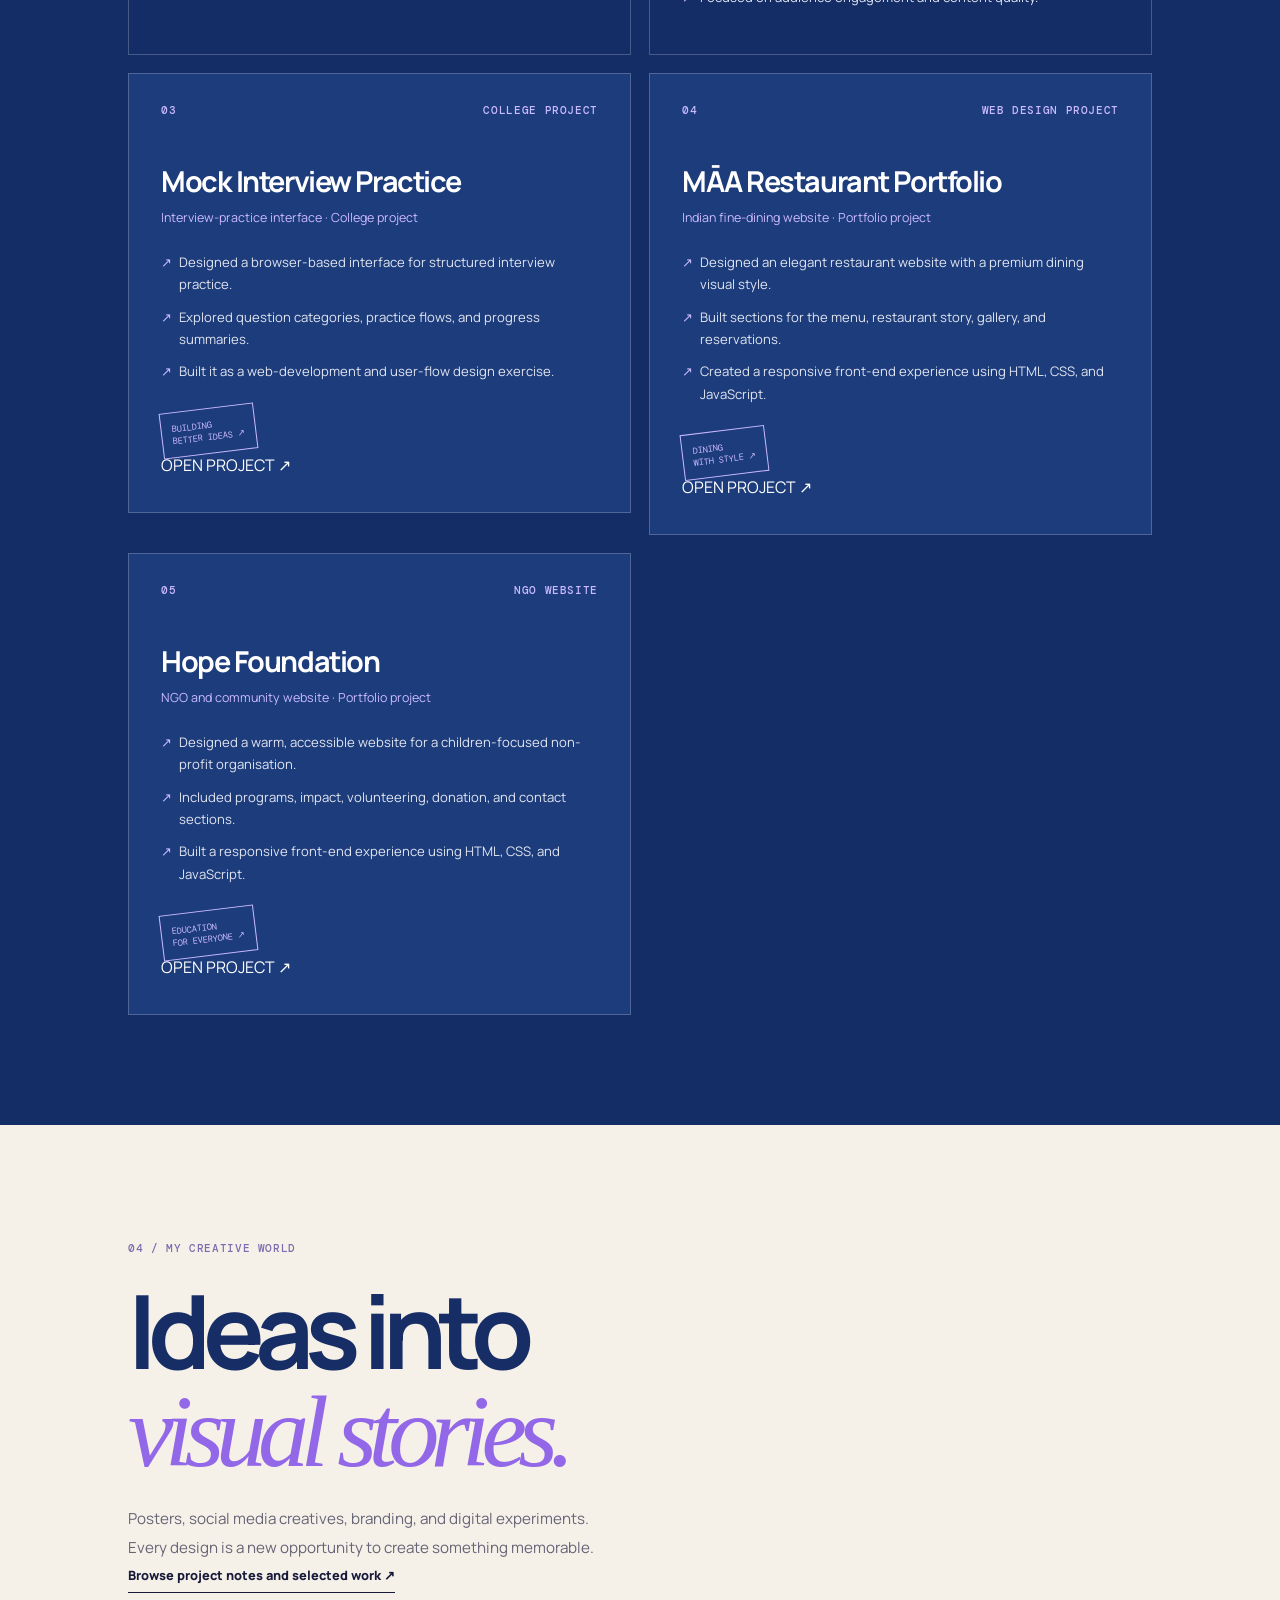
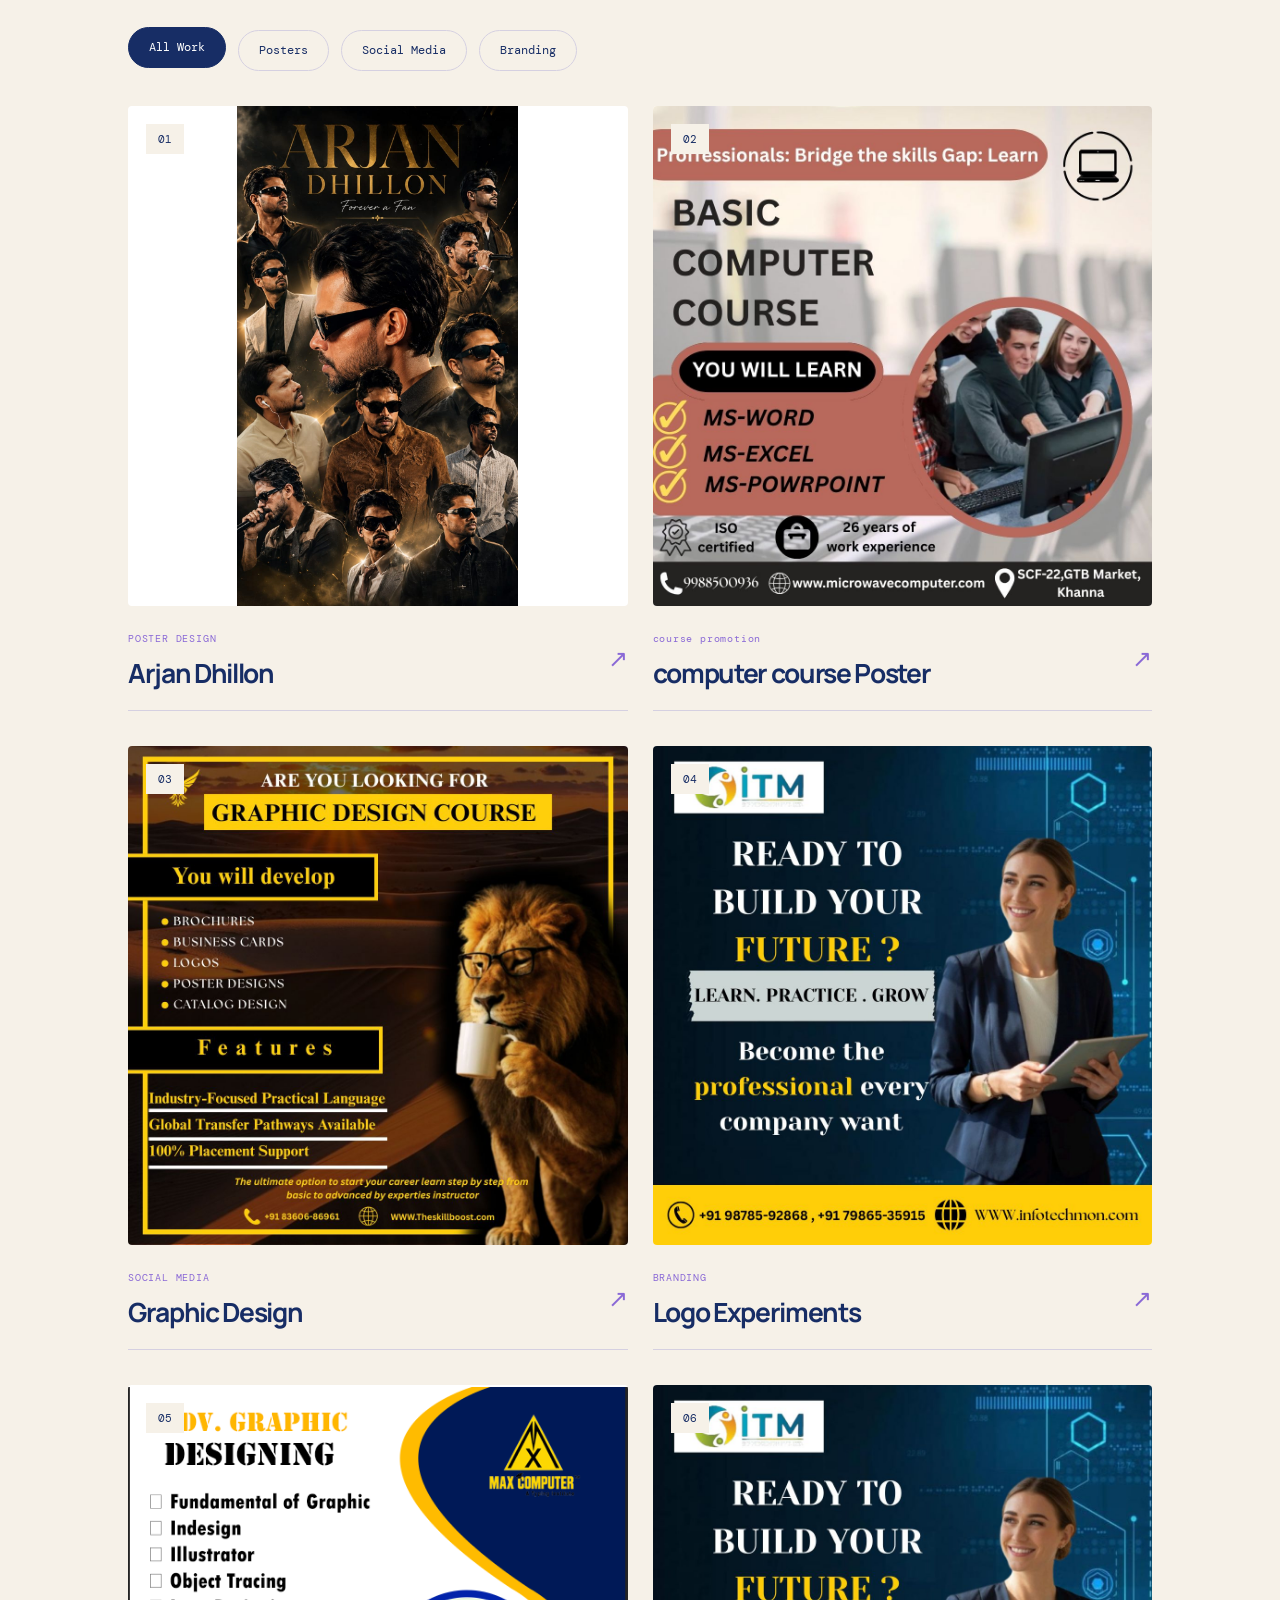
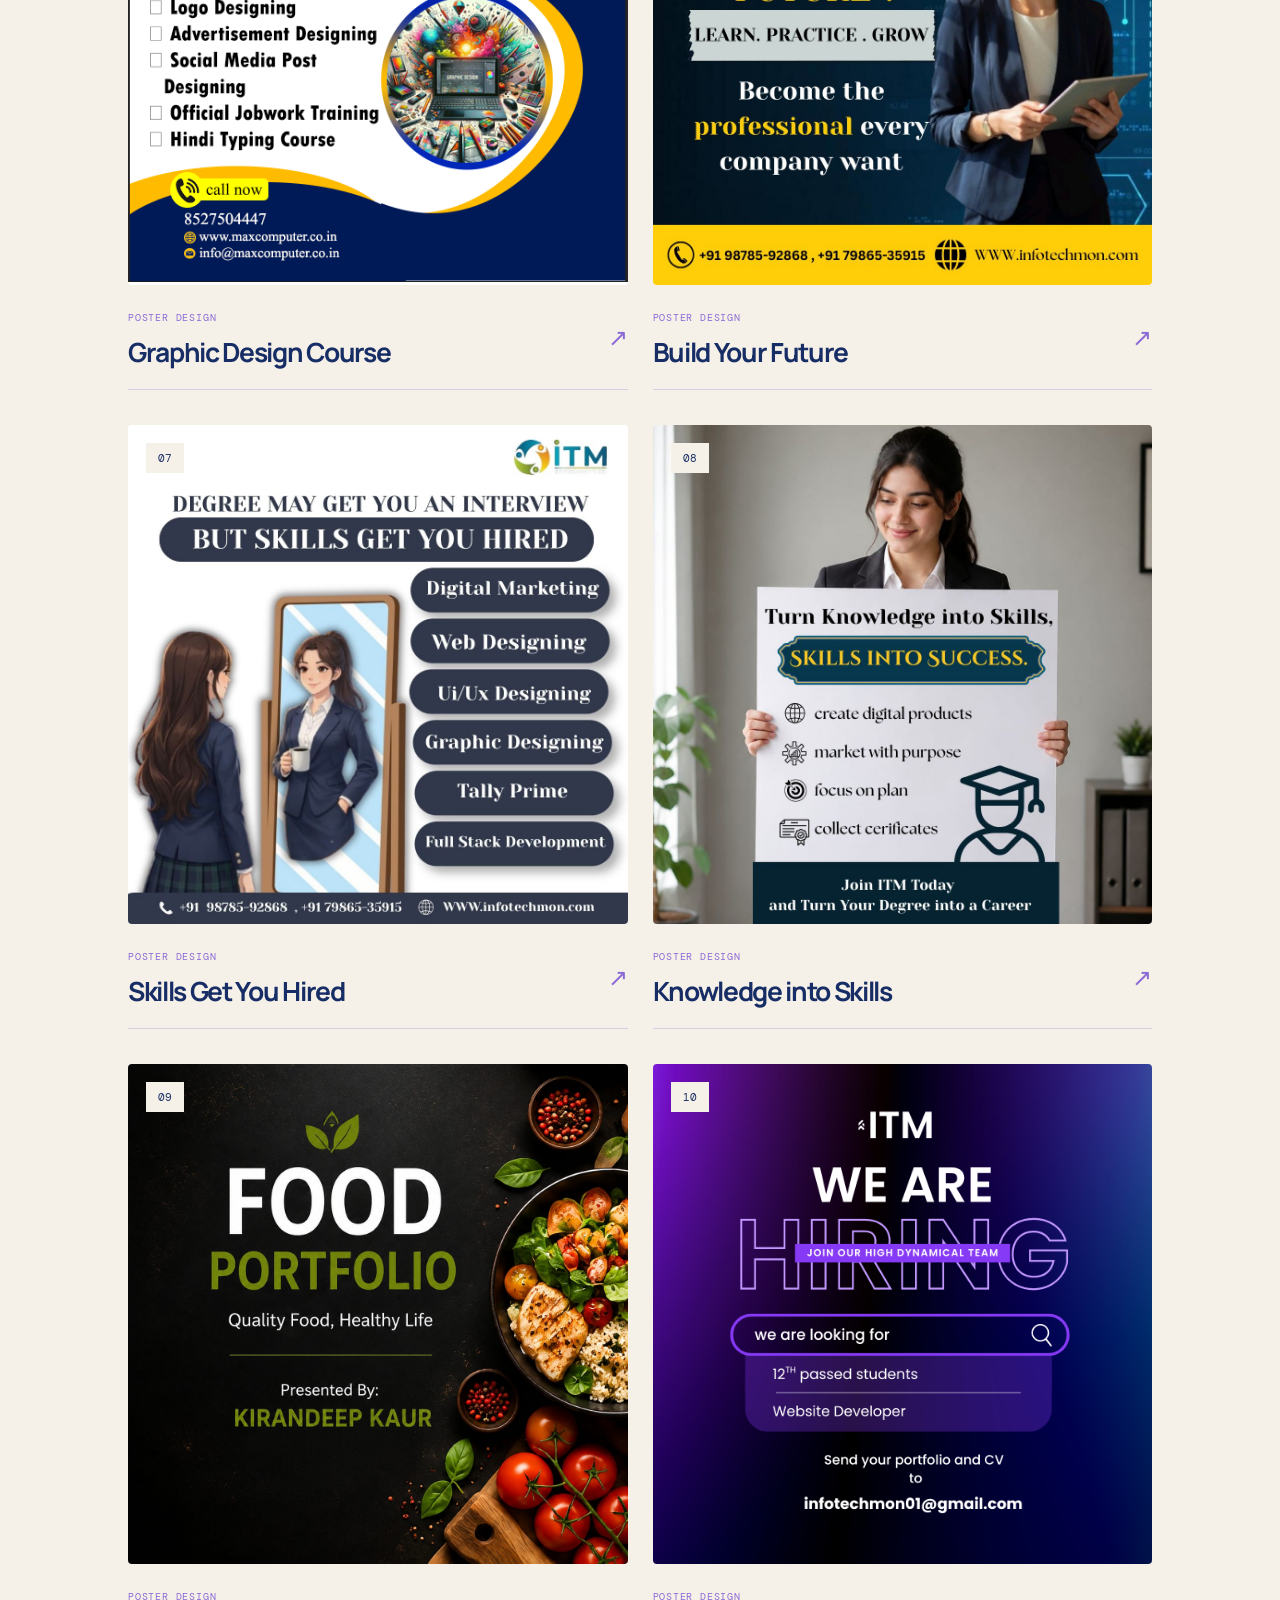
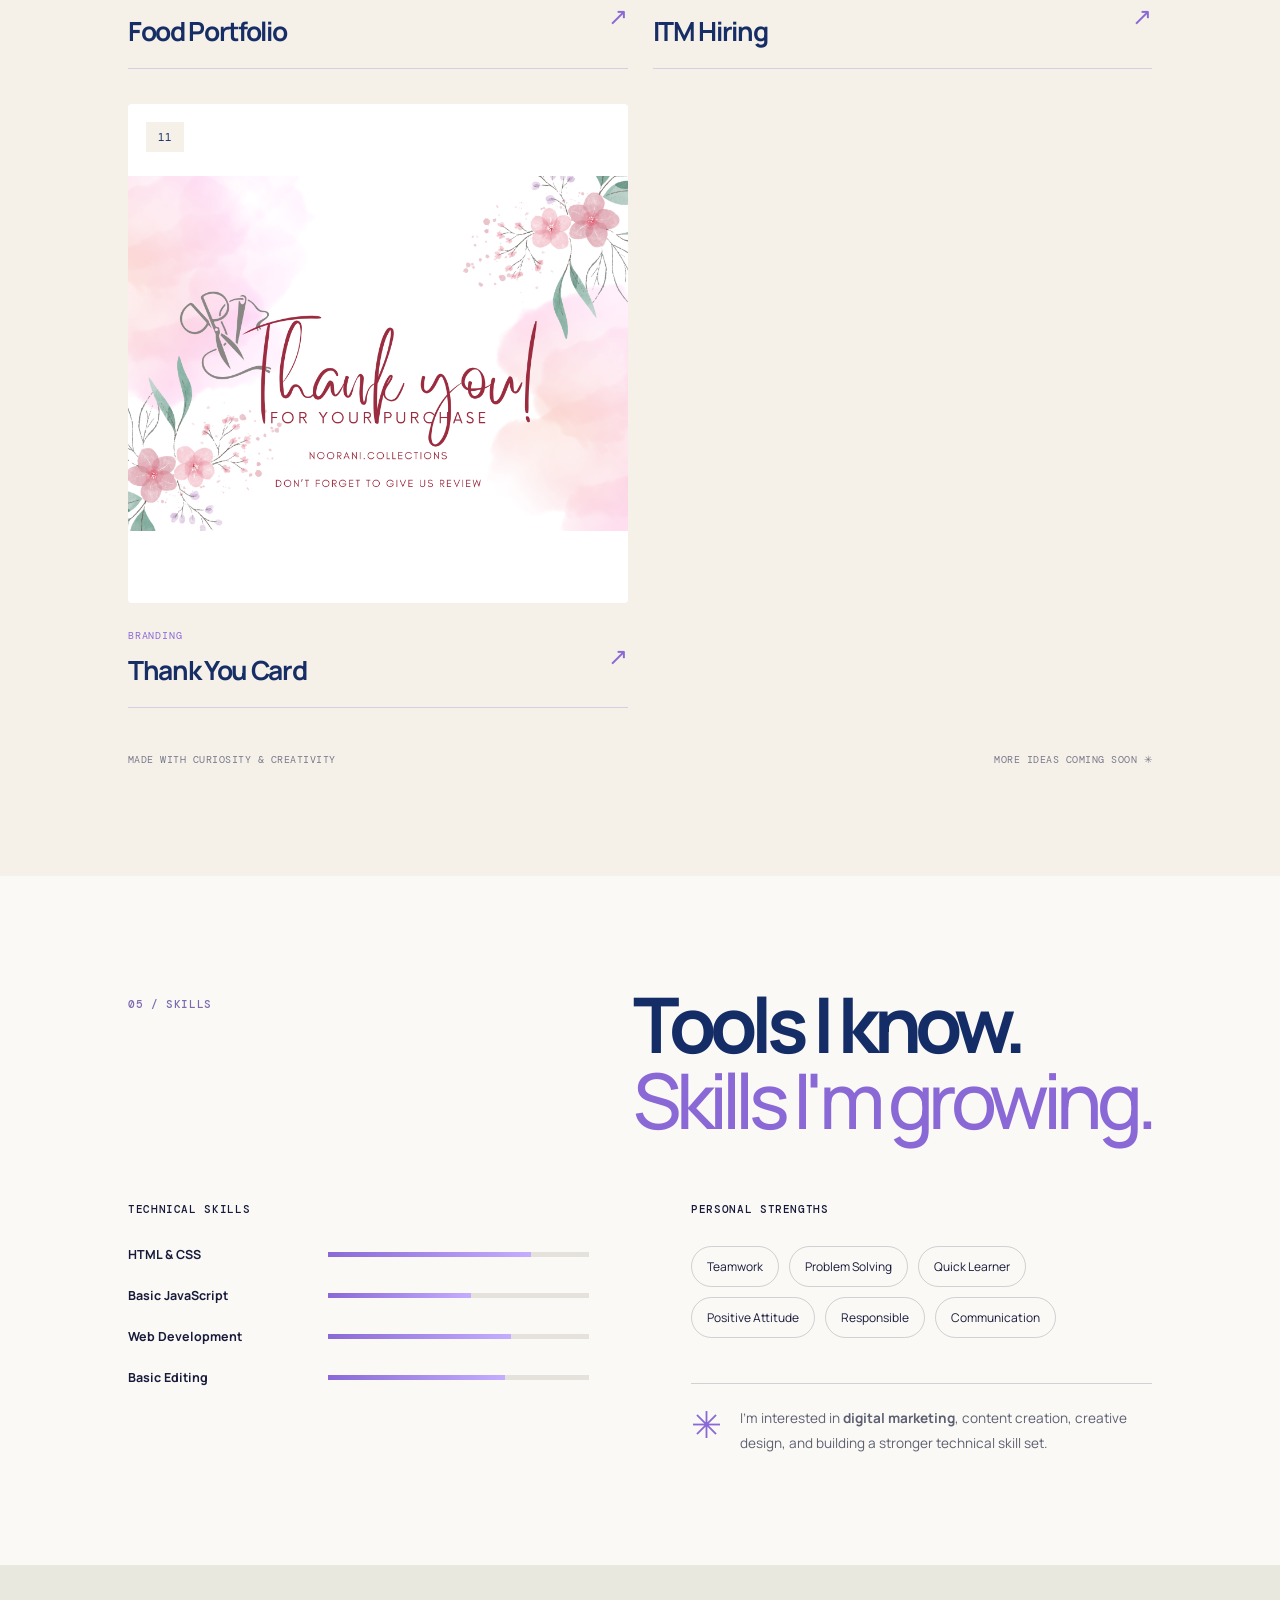
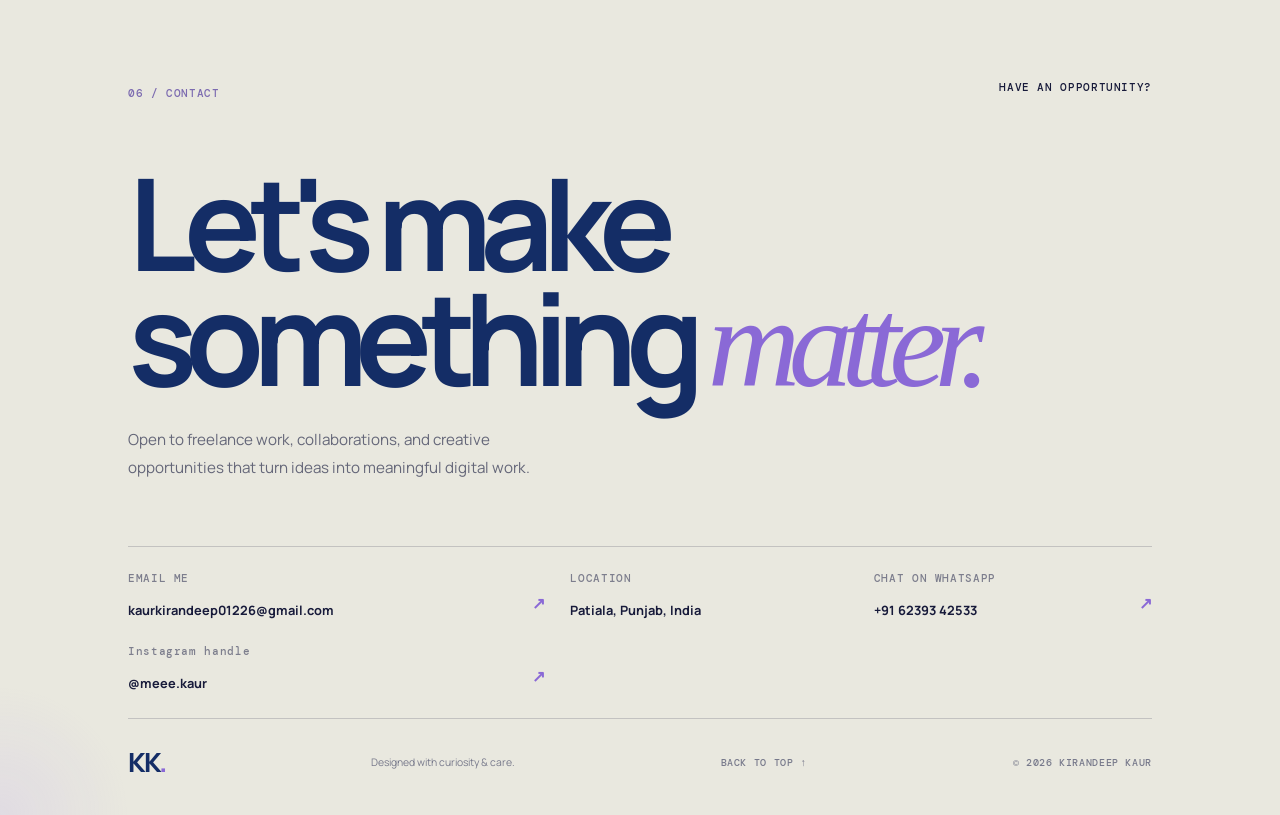
==== commit 20718e2a: "Add content creator experience Co-authored-by: Copilot <223556219+Copilot@users.noreply.github.com>" ====
--- a/index.html
+++ b/index.html
@@ -344,13 +344,36 @@
 
                 </article>
 
+                <article class="experience-card reveal">
+
+                    <div class="card-topline">
+                        <span>02</span>
+                        <span class="tiny-label">
+                            PROFESSIONAL EXPERIENCE
+                        </span>
+                    </div>
+
+                    <h3>Content Creator &amp; Social Media Manager</h3>
+
+                    <ul>
+                        <li>Managed social media accounts and online presence.</li>
+                        <li>Created and shot engaging videos and reels.</li>
+                        <li>Edited videos with creative transitions and effects.</li>
+                        <li>Designed and published social media posts.</li>
+                        <li>Researched trends and developed content ideas.</li>
+                        <li>Wrote captions and maintained a consistent posting schedule.</li>
+                        <li>Focused on audience engagement and content quality.</li>
+                    </ul>
+
+                </article>
+
 
                
 <a href="pages/ai_mockinterview.html" class="project-link">
     <article class="experience-card feature-card reveal delay-1">
 
         <div class="card-topline">
-            <span>02</span>
+            <span>03</span>
             <span class="tiny-label">COLLEGE PROJECT</span>
         </div>
 
@@ -390,7 +413,7 @@
     <article class="experience-card feature-card reveal delay-1">
 
         <div class="card-topline">
-            <span>03</span>
+            <span>04</span>
             <span class="tiny-label">WEB DESIGN PROJECT</span>
         </div>
 
@@ -430,7 +453,7 @@
     <article class="experience-card feature-card reveal delay-1">
 
         <div class="card-topline">
-            <span>04</span>
+            <span>05</span>
             <span class="tiny-label">NGO WEBSITE</span>
         </div>
 
